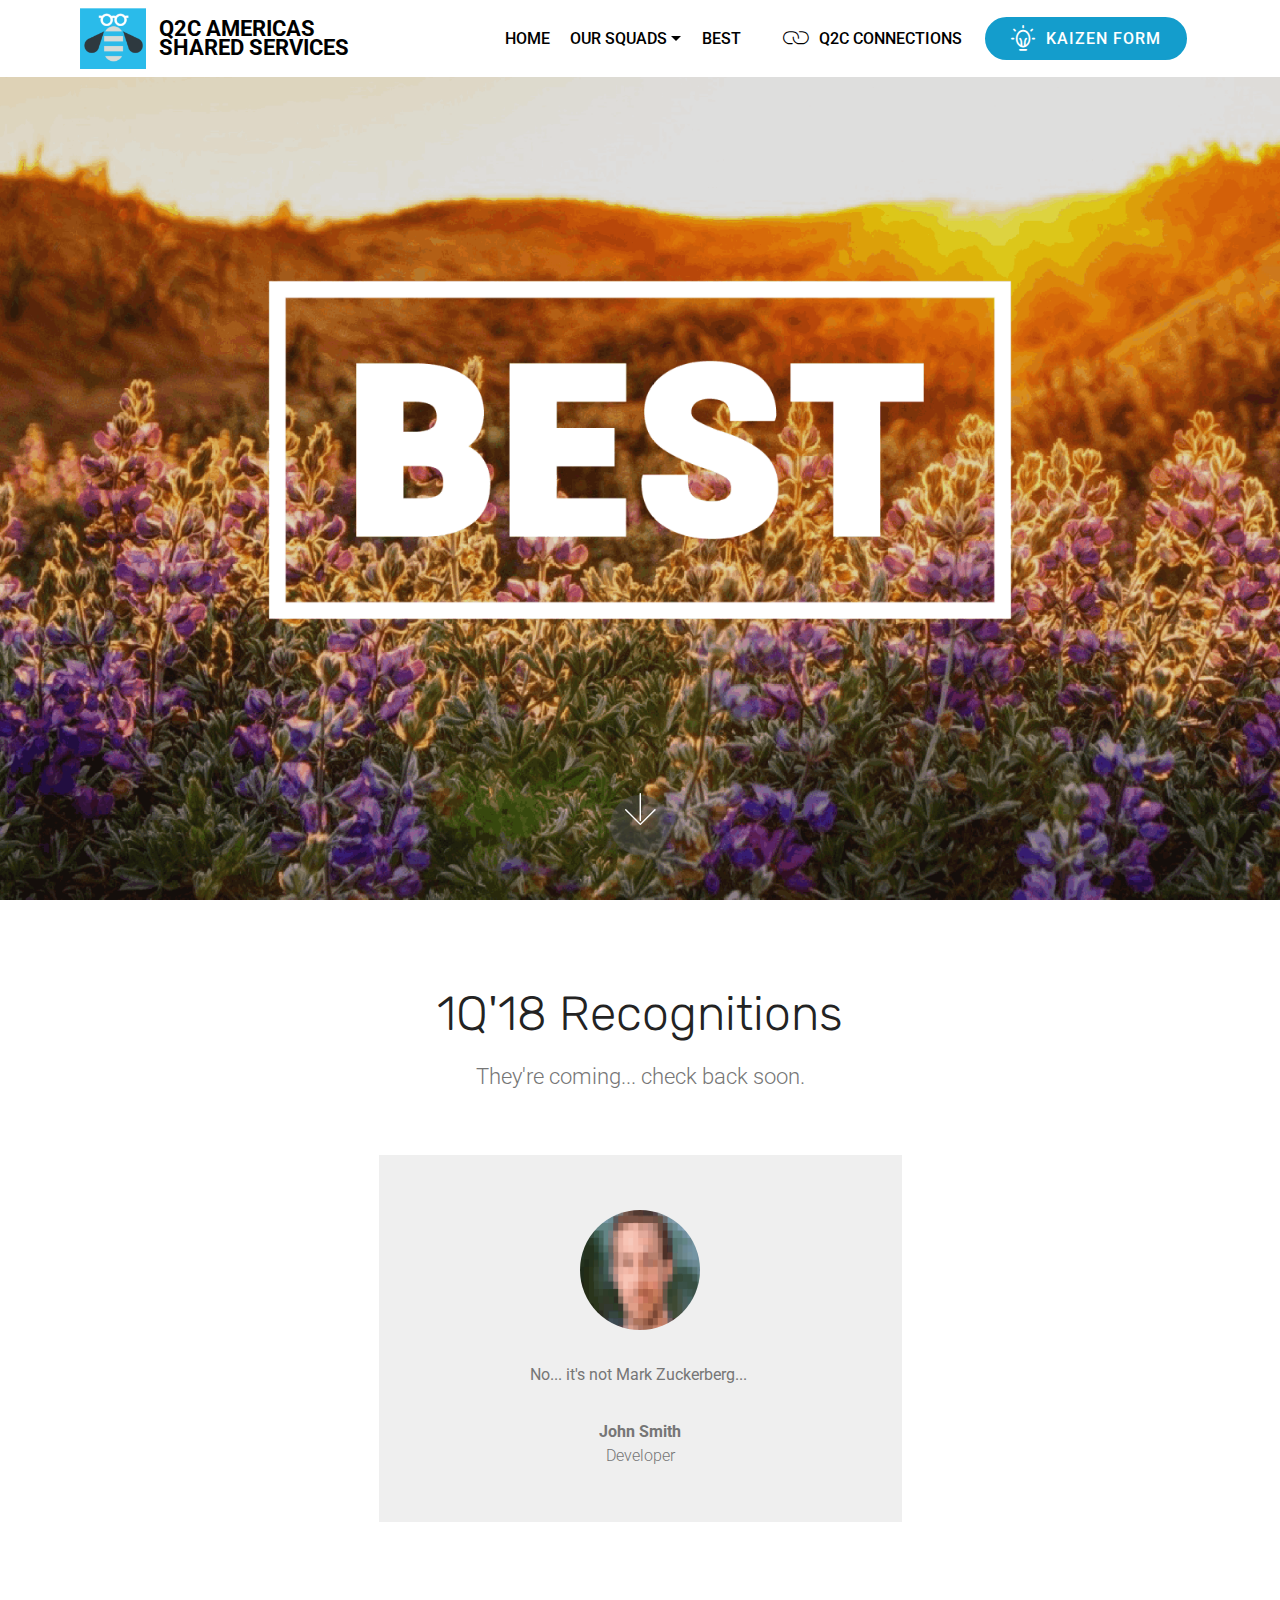
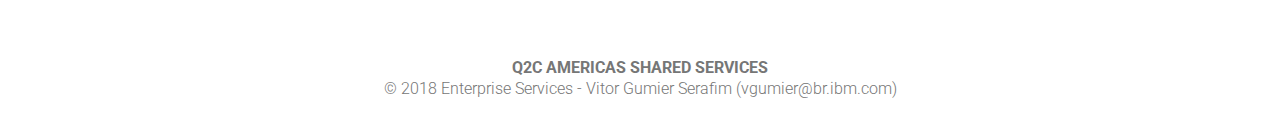
==== best.html @ ab0f5125 "create github pages" ====
<!DOCTYPE html>
<html >
<head>
  <!-- Site made with Mobirise Website Builder v4.6.6, https://mobirise.com -->
  <meta charset="UTF-8">
  <meta http-equiv="X-UA-Compatible" content="IE=edge">
  <meta name="generator" content="Mobirise v4.6.6, mobirise.com">
  <meta name="viewport" content="width=device-width, initial-scale=1, minimum-scale=1">
  <link rel="shortcut icon" href="assets/images/ibmblr-bee.gif" type="image/x-icon">
  <meta name="description" content="">
  <title>BEST Home</title>
  <link rel="stylesheet" href="assets/web/assets/mobirise-icons-bold/mobirise-icons-bold.css">
  <link rel="stylesheet" href="assets/web/assets/mobirise-icons/mobirise-icons.css">
  <link rel="stylesheet" href="assets/tether/tether.min.css">
  <link rel="stylesheet" href="assets/bootstrap/css/bootstrap.min.css">
  <link rel="stylesheet" href="assets/bootstrap/css/bootstrap-grid.min.css">
  <link rel="stylesheet" href="assets/bootstrap/css/bootstrap-reboot.min.css">
  <link rel="stylesheet" href="assets/dropdown/css/style.css">
  <link rel="stylesheet" href="assets/theme/css/style.css">
  <link rel="stylesheet" href="assets/mobirise/css/mbr-additional.css" type="text/css">
  
  
  
</head>
<body>
  <section class="menu cid-qLskml0i7y" once="menu" id="menu1-27">

    

    <nav class="navbar navbar-expand beta-menu navbar-dropdown align-items-center navbar-fixed-top navbar-toggleable-sm">
        <button class="navbar-toggler navbar-toggler-right" type="button" data-toggle="collapse" data-target="#navbarSupportedContent" aria-controls="navbarSupportedContent" aria-expanded="false" aria-label="Toggle navigation">
            <div class="hamburger">
                <span></span>
                <span></span>
                <span></span>
                <span></span>
            </div>
        </button>
        <div class="menu-logo">
            <div class="navbar-brand">
                <span class="navbar-logo">
                    <a href="index.html">
                         <img src="assets/images/bee-452x414.png" alt="Mobirise" title="" style="height: 3.8rem;">
                    </a>
                </span>
                <span class="navbar-caption-wrap"><a class="navbar-caption text-black display-5" href="index.html">Q2C AMERICAS<br>SHARED SERVICES</a></span>
            </div>
        </div>
        <div class="collapse navbar-collapse" id="navbarSupportedContent">
            <ul class="navbar-nav nav-dropdown" data-app-modern-menu="true"><li class="nav-item">
                    <a class="nav-link link text-black display-4" href="#top">
                        
                        HOME</a>
                </li><li class="nav-item dropdown"><a class="nav-link link text-black dropdown-toggle display-4" href="index.html#features18-3g" data-toggle="dropdown-submenu" aria-expanded="false">OUR SQUADS</a><div class="dropdown-menu"><a class="text-black dropdown-item display-4" href="kaizen.html">KAIZEN</a><a class="text-black dropdown-item display-4" href="compliance.html">COMPLIANCE</a><a class="text-black dropdown-item display-4" href="operations.html">OPERATIONS</a></div></li>
                <li class="nav-item"><a class="nav-link link text-black display-4" href="index.html#content5-17">
                        
                        BEST</a></li><li class="nav-item"><a class="nav-link link text-black display-4" href="index.html#content5-19"></a></li><li class="nav-item">
                    <a class="nav-link link text-black display-4" href="https://w3-connections.ibm.com/communities/service/html/communitystart?communityUuid=85f71544-93b4-4960-a6a3-92af5e2299c2" target="_blank"><span class="mbri-link mbr-iconfont mbr-iconfont-btn"></span>Q2C CONNECTIONS</a>
                </li></ul>
            <div class="navbar-buttons mbr-section-btn"><a class="btn btn-sm btn-primary display-4" href="https://americas-kaizen-form.w3ibm.mybluemix.net/" target="_blank"><span class="mbrib-idea mbr-iconfont mbr-iconfont-btn"></span>
                    
                    KAIZEN FORM</a></div>
        </div>
    </nav>
</section>

<section class="engine"><a href="https://mobirise.ws/o">best mobile website builder</a></section><section class="header6 cid-qLskmmvJ03 mbr-fullscreen mbr-parallax-background" id="header6-28">

    

    

    <div class="container">
        <div class="row justify-content-md-center">
            <div class="mbr-white col-md-10">
                
                
                
            </div>
        </div>
    </div>

    <div class="mbr-arrow hidden-sm-down" aria-hidden="true">
        <a href="#next">
            <i class="mbri-down mbr-iconfont"></i>
        </a>
    </div>
</section>

<section class="testimonials1 cid-qLskWtKtYh" id="testimonials1-2g">

    

    
    <div class="container">
        <div class="media-container-row">
            <div class="title col-12 align-center">
                <h2 class="pb-3 mbr-fonts-style display-2">
                    1Q'18 Recognitions</h2>
                <h3 class="mbr-section-subtitle mbr-light pb-3 mbr-fonts-style display-5">They're coming... check back soon.</h3>
            </div>
        </div>
    </div>

    <div class="container pt-3 mt-2">
        <div class="media-container-row">
            <div class="mbr-testimonial p-3 align-center col-12 col-md-6">
                <div class="panel-item p-3">
                    <div class="card-block">
                        <div class="testimonial-photo">
                            <img src="assets/images/enhanced-25045-1449574755-9-240x162.png" alt="" title="">
                        </div>
                        <p class="mbr-text mbr-fonts-style display-7">
                           No... it's not Mark Zuckerberg...&nbsp;</p>
                    </div>
                    <div class="card-footer">
                        <div class="mbr-author-name mbr-bold mbr-fonts-style display-7">
                             John Smith
                        </div>
                        <small class="mbr-author-desc mbr-italic mbr-light mbr-fonts-style display-7">
                               Developer
                        </small>
                    </div>
                </div>
            </div>

            

            

            

            

            
        </div>
    </div>   
</section>

<section class="mbr-section content4 cid-qLskmvqR29" id="content4-2f">

    

    <div class="container">
        <div class="media-container-row">
            <div class="title col-12 col-md-8">
                
                <h3 class="mbr-section-subtitle align-center mbr-light mbr-fonts-style display-7"><strong>Q2C AMERICAS SHARED SERVICES</strong><br>© 2018 Enterprise Services - Vitor Gumier Serafim (vgumier@br.ibm.com)</h3>
                
            </div>
        </div>
    </div>
</section>


  <script src="assets/web/assets/jquery/jquery.min.js"></script>
  <script src="assets/tether/tether.min.js"></script>
  <script src="assets/popper/popper.min.js"></script>
  <script src="assets/bootstrap/js/bootstrap.min.js"></script>
  <script src="assets/dropdown/js/script.min.js"></script>
  <script src="assets/touchswipe/jquery.touch-swipe.min.js"></script>
  <script src="assets/parallax/jarallax.min.js"></script>
  <script src="assets/smoothscroll/smooth-scroll.js"></script>
  <script src="assets/theme/js/script.js"></script>
  
  
 <div id="scrollToTop" class="scrollToTop mbr-arrow-up"><a style="text-align: center;"><i></i></a></div>
  </body>
</html>
---- assets/web/assets/mobirise-icons-bold/mobirise-icons-bold.css ----
@font-face {
  font-family: 'mobirise-icons-bold';
  src:  url('mobirise-icons-bold.eot?m1l4yr');
  src:  url('mobirise-icons-bold.eot?m1l4yr#iefix') format('embedded-opentype'),
    url('mobirise-icons-bold.ttf?m1l4yr') format('truetype'),
    url('mobirise-icons-bold.woff?m1l4yr') format('woff'),
    url('mobirise-icons-bold.svg?m1l4yr#mobirise-icons-bold') format('svg');
  font-weight: normal;
  font-style: normal;
}

[class^="mbrib-"], [class*="mbrib-"] {
  /* use !important to prevent issues with browser extensions that change fonts */
  font-family: 'mobirise-icons-bold' !important;
  speak: none;
  font-style: normal;
  font-weight: normal;
  font-variant: normal;
  text-transform: none;
  line-height: 1;

  /* Better Font Rendering =========== */
  -webkit-font-smoothing: antialiased;
  -moz-osx-font-smoothing: grayscale;
}

.mbrib-add-submenu:before {
  content: "\e900";
}
.mbrib-alert:before {
  content: "\e901";
}
.mbrib-align-center:before {
  content: "\e902";
}
.mbrib-align-justify:before {
  content: "\e903";
}
.mbrib-align-left:before {
  content: "\e904";
}
.mbrib-align-right:before {
  content: "\e905";
}
.mbrib-android:before {
  content: "\e906";
}
.mbrib-apple:before {
  content: "\e907";
}
.mbrib-arrow-down:before {
  content: "\e908";
}
.mbrib-arrow-next:before {
  content: "\e909";
}
.mbrib-arrow-prev:before {
  content: "\e90a";
}
.mbrib-arrow-up:before {
  content: "\e90b";
}
.mbrib-bold:before {
  content: "\e90c";
}
.mbrib-bookmark:before {
  content: "\e90d";
}
.mbrib-bootstrap:before {
  content: "\e90e";
}
.mbrib-briefcase:before {
  content: "\e90f";
}
.mbrib-browse:before {
  content: "\e910";
}
.mbrib-bulleted-list:before {
  content: "\e911";
}
.mbrib-calendar:before {
  content: "\e912";
}
.mbrib-camera:before {
  content: "\e913";
}
.mbrib-cart-add:before {
  content: "\e914";
}
.mbrib-cart-full:before {
  content: "\e915";
}
.mbrib-cash:before {
  content: "\e916";
}
.mbrib-change-style:before {
  content: "\e917";
}
.mbrib-chat:before {
  content: "\e918";
}
.mbrib-clock:before {
  content: "\e919";
}
.mbrib-close:before {
  content: "\e91a";
}
.mbrib-cloud:before {
  content: "\e91b";
}
.mbrib-code:before {
  content: "\e91c";
}
.mbrib-contact-form:before {
  content: "\e91d";
}
.mbrib-credit-card:before {
  content: "\e91e";
}
.mbrib-cursor-click:before {
  content: "\e91f";
}
.mbrib-cust-feedback:before {
  content: "\e920";
}
.mbrib-database:before {
  content: "\e921";
}
.mbrib-delivery:before {
  content: "\e922";
}
.mbrib-desktop:before {
  content: "\e923";
}
.mbrib-devices:before {
  content: "\e924";
}
.mbrib-down:before {
  content: "\e925";
}
.mbrib-download:before {
  content: "\e926";
}
.mbrib-drag-n-drop:before {
  content: "\e927";
}
.mbrib-drag-n-drop2:before {
  content: "\e928";
}
.mbrib-edit:before {
  content: "\e929";
}
.mbrib-edit2:before {
  content: "\e92a";
}
.mbrib-error:before {
  content: "\e92b";
}
.mbrib-extension:before {
  content: "\e92c";
}
.mbrib-features:before {
  content: "\e92d";
}
.mbrib-file:before {
  content: "\e92e";
}
.mbrib-flag:before {
  content: "\e92f";
}
.mbrib-folder:before {
  content: "\e930";
}
.mbrib-gift:before {
  content: "\e931";
}
.mbrib-github:before {
  content: "\e932";
}
.mbrib-globe-2:before {
  content: "\e933";
}
.mbrib-globe:before {
  content: "\e934";
}
.mbrib-growing-chart:before {
  content: "\e935";
}
.mbrib-hearth:before {
  content: "\e936";
}
.mbrib-help:before {
  content: "\e937";
}
.mbrib-home:before {
  content: "\e938";
}
.mbrib-hot-cup:before {
  content: "\e939";
}
.mbrib-idea:before {
  content: "\e93a";
}
.mbrib-image-gallery:before {
  content: "\e93b";
}
.mbrib-image-slider:before {
  content: "\e93c";
}
.mbrib-info:before {
  content: "\e93d";
}
.mbrib-italic:before {
  content: "\e93e";
}
.mbrib-key:before {
  content: "\e93f";
}
.mbrib-laptop:before {
  content: "\e940";
}
.mbrib-layers:before {
  content: "\e941";
}
.mbrib-left-right:before {
  content: "\e942";
}
.mbrib-left:before {
  content: "\e943";
}
.mbrib-letter:before {
  content: "\e944";
}
.mbrib-like:before {
  content: "\e945";
}
.mbrib-link:before {
  content: "\e946";
}
.mbrib-lock:before {
  content: "\e947";
}
.mbrib-login:before {
  content: "\e948";
}
.mbrib-logout:before {
  content: "\e949";
}
.mbrib-magic-stick:before {
  content: "\e94a";
}
.mbrib-map-pin:before {
  content: "\e94b";
}
.mbrib-menu:before {
  content: "\e94c";
}
.mbrib-mobile:before {
  content: "\e94d";
}
.mbrib-mobile2:before {
  content: "\e94e";
}
.mbrib-mobirise:before {
  content: "\e94f";
}
.mbrib-more-horizontal:before {
  content: "\e950";
}
.mbrib-more-vertical:before {
  content: "\e951";
}
.mbrib-music:before {
  content: "\e952";
}
.mbrib-new-file:before {
  content: "\e953";
}
.mbrib-numbered-list:before {
  content: "\e954";
}
.mbrib-opened-folder:before {
  content: "\e955";
}
.mbrib-pages:before {
  content: "\e956";
}
.mbrib-paper-plane:before {
  content: "\e957";
}
.mbrib-paperclip:before {
  content: "\e958";
}
.mbrib-photo:before {
  content: "\e959";
}
.mbrib-photos:before {
  content: "\e95a";
}
.mbrib-pin:before {
  content: "\e95b";
}
.mbrib-play:before {
  content: "\e95c";
}
.mbrib-plus:before {
  content: "\e95d";
}
.mbrib-preview:before {
  content: "\e95e";
}
.mbrib-print:before {
  content: "\e95f";
}
.mbrib-protect:before {
  content: "\e960";
}
.mbrib-question:before {
  content: "\e961";
}
.mbrib-quote-left:before {
  content: "\e962";
}
.mbrib-quote-right:before {
  content: "\e963";
}
.mbrib-redo:before {
  content: "\e964";
}
.mbrib-refresh:before {
  content: "\e965";
}
.mbrib-responsive:before {
  content: "\e966";
}
.mbrib-right:before {
  content: "\e967";
}
.mbrib-rocket:before {
  content: "\e968";
}
.mbrib-sad-face:before {
  content: "\e969";
}
.mbrib-sale:before {
  content: "\e96a";
}
.mbrib-save:before {
  content: "\e96b";
}
.mbrib-search:before {
  content: "\e96c";
}
.mbrib-setting:before {
  content: "\e96d";
}
.mbrib-setting2:before {
  content: "\e96e";
}
.mbrib-setting3:before {
  content: "\e96f";
}
.mbrib-share:before {
  content: "\e970";
}
.mbrib-shopping-bag:before {
  content: "\e971";
}
.mbrib-shopping-basket:before {
  content: "\e972";
}
.mbrib-shopping-cart:before {
  content: "\e973";
}
.mbrib-sites:before {
  content: "\e974";
}
.mbrib-smile-face:before {
  content: "\e975";
}
.mbrib-speed:before {
  content: "\e976";
}
.mbrib-star:before {
  content: "\e977";
}
.mbrib-success:before {
  content: "\e978";
}
.mbrib-sun:before {
  content: "\e979";
}
.mbrib-sun2:before {
  content: "\e97a";
}
.mbrib-tablet-vertical:before {
  content: "\e97b";
}
.mbrib-tablet:before {
  content: "\e97c";
}
.mbrib-target:before {
  content: "\e97d";
}
.mbrib-timer:before {
  content: "\e97e";
}
.mbrib-to-ftp:before {
  content: "\e97f";
}
.mbrib-to-local-drive:before {
  content: "\e980";
}
.mbrib-touch-swipe:before {
  content: "\e981";
}
.mbrib-touch:before {
  content: "\e982";
}
.mbrib-trash:before {
  content: "\e983";
}
.mbrib-underline:before {
  content: "\e984";
}
.mbrib-undo:before {
  content: "\e985";
}
.mbrib-unlink:before {
  content: "\e986";
}
.mbrib-unlock:before {
  content: "\e987";
}
.mbrib-up-down:before {
  content: "\e988";
}
.mbrib-up:before {
  content: "\e989";
}
.mbrib-update:before {
  content: "\e98a";
}
.mbrib-upload:before {
  content: "\e98b";
}
.mbrib-user:before {
  content: "\e98c";
}
.mbrib-user2:before {
  content: "\e98d";
}
.mbrib-users:before {
  content: "\e98e";
}
.mbrib-video-play:before {
  content: "\e98f";
}
.mbrib-video:before {
  content: "\e990";
}
.mbrib-watch:before {
  content: "\e991";
}
.mbrib-website-theme:before {
  content: "\e992";
}
.mbrib-wifi:before {
  content: "\e993";
}
.mbrib-windows:before {
  content: "\e994";
}
.mbrib-zoom-out:before {
  content: "\e995";
}
---- assets/web/assets/mobirise-icons/mobirise-icons.css ----
@font-face {
  font-family: 'MobiriseIcons';
  src:  url('mobirise-icons.eot?spat4u');
  src:  url('mobirise-icons.eot?spat4u#iefix') format('embedded-opentype'),
    url('mobirise-icons.ttf?spat4u') format('truetype'),
    url('mobirise-icons.woff?spat4u') format('woff'),
    url('mobirise-icons.svg?spat4u#MobiriseIcons') format('svg');
  font-weight: normal;
  font-style: normal;
}

[class^="mbri-"], [class*=" mbri-"] {
  /* use !important to prevent issues with browser extensions that change fonts */
  font-family: MobiriseIcons !important;
  speak: none;
  font-style: normal;
  font-weight: normal;
  font-variant: normal;
  text-transform: none;
  line-height: 1;

  /* Better Font Rendering =========== */
  -webkit-font-smoothing: antialiased;
  -moz-osx-font-smoothing: grayscale;
}

.mbri-add-submenu:before {
  content: "\e900";
}
.mbri-alert:before {
  content: "\e901";
}
.mbri-align-center:before {
  content: "\e902";
}
.mbri-align-justify:before {
  content: "\e903";
}
.mbri-align-left:before {
  content: "\e904";
}
.mbri-align-right:before {
  content: "\e905";
}
.mbri-android:before {
  content: "\e906";
}
.mbri-apple:before {
  content: "\e907";
}
.mbri-arrow-down:before {
  content: "\e908";
}
.mbri-arrow-next:before {
  content: "\e909";
}
.mbri-arrow-prev:before {
  content: "\e90a";
}
.mbri-arrow-up:before {
  content: "\e90b";
}
.mbri-bold:before {
  content: "\e90c";
}
.mbri-bookmark:before {
  content: "\e90d";
}
.mbri-bootstrap:before {
  content: "\e90e";
}
.mbri-briefcase:before {
  content: "\e90f";
}
.mbri-browse:before {
  content: "\e910";
}
.mbri-bulleted-list:before {
  content: "\e911";
}
.mbri-calendar:before {
  content: "\e912";
}
.mbri-camera:before {
  content: "\e913";
}
.mbri-cart-add:before {
  content: "\e914";
}
.mbri-cart-full:before {
  content: "\e915";
}
.mbri-cash:before {
  content: "\e916";
}
.mbri-change-style:before {
  content: "\e917";
}
.mbri-chat:before {
  content: "\e918";
}
.mbri-clock:before {
  content: "\e919";
}
.mbri-close:before {
  content: "\e91a";
}
.mbri-cloud:before {
  content: "\e91b";
}
.mbri-code:before {
  content: "\e91c";
}
.mbri-contact-form:before {
  content: "\e91d";
}
.mbri-credit-card:before {
  content: "\e91e";
}
.mbri-cursor-click:before {
  content: "\e91f";
}
.mbri-cust-feedback:before {
  content: "\e920";
}
.mbri-database:before {
  content: "\e921";
}
.mbri-delivery:before {
  content: "\e922";
}
.mbri-desktop:before {
  content: "\e923";
}
.mbri-devices:before {
  content: "\e924";
}
.mbri-down:before {
  content: "\e925";
}
.mbri-download:before {
  content: "\e989";
}
.mbri-drag-n-drop:before {
  content: "\e927";
}
.mbri-drag-n-drop2:before {
  content: "\e928";
}
.mbri-edit:before {
  content: "\e929";
}
.mbri-edit2:before {
  content: "\e92a";
}
.mbri-error:before {
  content: "\e92b";
}
.mbri-extension:before {
  content: "\e92c";
}
.mbri-features:before {
  content: "\e92d";
}
.mbri-file:before {
  content: "\e92e";
}
.mbri-flag:before {
  content: "\e92f";
}
.mbri-folder:before {
  content: "\e930";
}
.mbri-gift:before {
  content: "\e931";
}
.mbri-github:before {
  content: "\e932";
}
.mbri-globe:before {
  content: "\e933";
}
.mbri-globe-2:before {
  content: "\e934";
}
.mbri-growing-chart:before {
  content: "\e935";
}
.mbri-hearth:before {
  content: "\e936";
}
.mbri-help:before {
  content: "\e937";
}
.mbri-home:before {
  content: "\e938";
}
.mbri-hot-cup:before {
  content: "\e939";
}
.mbri-idea:before {
  content: "\e93a";
}
.mbri-image-gallery:before {
  content: "\e93b";
}
.mbri-image-slider:before {
  content: "\e93c";
}
.mbri-info:before {
  content: "\e93d";
}
.mbri-italic:before {
  content: "\e93e";
}
.mbri-key:before {
  content: "\e93f";
}
.mbri-laptop:before {
  content: "\e940";
}
.mbri-layers:before {
  content: "\e941";
}
.mbri-left-right:before {
  content: "\e942";
}
.mbri-left:before {
  content: "\e943";
}
.mbri-letter:before {
  content: "\e944";
}
.mbri-like:before {
  content: "\e945";
}
.mbri-link:before {
  content: "\e946";
}
.mbri-lock:before {
  content: "\e947";
}
.mbri-login:before {
  content: "\e948";
}
.mbri-logout:before {
  content: "\e949";
}
.mbri-magic-stick:before {
  content: "\e94a";
}
.mbri-map-pin:before {
  content: "\e94b";
}
.mbri-menu:before {
  content: "\e94c";
}
.mbri-mobile:before {
  content: "\e94d";
}
.mbri-mobile2:before {
  content: "\e94e";
}
.mbri-mobirise:before {
  content: "\e94f";
}
.mbri-more-horizontal:before {
  content: "\e950";
}
.mbri-more-vertical:before {
  content: "\e951";
}
.mbri-music:before {
  content: "\e952";
}
.mbri-new-file:before {
  content: "\e953";
}
.mbri-numbered-list:before {
  content: "\e954";
}
.mbri-opened-folder:before {
  content: "\e955";
}
.mbri-pages:before {
  content: "\e956";
}
.mbri-paper-plane:before {
  content: "\e957";
}
.mbri-paperclip:before {
  content: "\e958";
}
.mbri-photo:before {
  content: "\e959";
}
.mbri-photos:before {
  content: "\e95a";
}
.mbri-pin:before {
  content: "\e95b";
}
.mbri-play:before {
  content: "\e95c";
}
.mbri-plus:before {
  content: "\e95d";
}
.mbri-preview:before {
  content: "\e95e";
}
.mbri-print:before {
  content: "\e95f";
}
.mbri-protect:before {
  content: "\e960";
}
.mbri-question:before {
  content: "\e961";
}
.mbri-quote-left:before {
  content: "\e962";
}
.mbri-quote-right:before {
  content: "\e963";
}
.mbri-refresh:before {
  content: "\e964";
}
.mbri-responsive:before {
  content: "\e965";
}
.mbri-right:before {
  content: "\e966";
}
.mbri-rocket:before {
  content: "\e967";
}
.mbri-sad-face:before {
  content: "\e968";
}
.mbri-sale:before {
  content: "\e969";
}
.mbri-save:before {
  content: "\e96a";
}
.mbri-search:before {
  content: "\e96b";
}
.mbri-setting:before {
  content: "\e96c";
}
.mbri-setting2:before {
  content: "\e96d";
}
.mbri-setting3:before {
  content: "\e96e";
}
.mbri-share:before {
  content: "\e96f";
}
.mbri-shopping-bag:before {
  content: "\e970";
}
.mbri-shopping-basket:before {
  content: "\e971";
}
.mbri-shopping-cart:before {
  content: "\e972";
}
.mbri-sites:before {
  content: "\e973";
}
.mbri-smile-face:before {
  content: "\e974";
}
.mbri-speed:before {
  content: "\e975";
}
.mbri-star:before {
  content: "\e976";
}
.mbri-success:before {
  content: "\e977";
}
.mbri-sun:before {
  content: "\e978";
}
.mbri-sun2:before {
  content: "\e979";
}
.mbri-tablet:before {
  content: "\e97a";
}
.mbri-tablet-vertical:before {
  content: "\e97b";
}
.mbri-target:before {
  content: "\e97c";
}
.mbri-timer:before {
  content: "\e97d";
}
.mbri-to-ftp:before {
  content: "\e97e";
}
.mbri-to-local-drive:before {
  content: "\e97f";
}
.mbri-touch-swipe:before {
  content: "\e980";
}
.mbri-touch:before {
  content: "\e981";
}
.mbri-trash:before {
  content: "\e982";
}
.mbri-underline:before {
  content: "\e983";
}
.mbri-unlink:before {
  content: "\e984";
}
.mbri-unlock:before {
  content: "\e985";
}
.mbri-up-down:before {
  content: "\e986";
}
.mbri-up:before {
  content: "\e987";
}
.mbri-update:before {
  content: "\e988";
}
.mbri-upload:before {
 content: "\e926"; 
}
.mbri-user:before {
  content: "\e98a";
}
.mbri-user2:before {
  content: "\e98b";
}
.mbri-users:before {
  content: "\e98c";
}
.mbri-video:before {
  content: "\e98d";
}
.mbri-video-play:before {
  content: "\e98e";
}
.mbri-watch:before {
  content: "\e98f";
}
.mbri-website-theme:before {
  content: "\e990";
}
.mbri-wifi:before {
  content: "\e991";
}
.mbri-windows:before {
  content: "\e992";
}
.mbri-zoom-out:before {
  content: "\e993";
}
.mbri-redo:before {
  content: "\e994";
}
.mbri-undo:before {
  content: "\e995";
}
---- assets/dropdown/css/style.css ----
.navbar-dropdown {
  left: 0;
  padding: 0;
  position: absolute;
  right: 0;
  top: 0;
  transition: all 0.45s ease;
  z-index: 1030;
  background: #282828; }
  .navbar-dropdown .navbar-logo {
    margin-right: 0.8rem;
    transition: margin 0.3s ease-in-out;
    vertical-align: middle; }
    .navbar-dropdown .navbar-logo img {
      height: 3.125rem;
      transition: all 0.3s ease-in-out; }
    .navbar-dropdown .navbar-logo.mbr-iconfont {
      font-size: 3.125rem;
      line-height: 3.125rem; }
  .navbar-dropdown .navbar-caption {
    font-weight: 700;
    white-space: normal;
    vertical-align: -4px;
    line-height: 3.125rem !important; }
    .navbar-dropdown .navbar-caption, .navbar-dropdown .navbar-caption:hover {
      color: inherit;
      text-decoration: none; }
  .navbar-dropdown .mbr-iconfont + .navbar-caption {
    vertical-align: -1px; }
  .navbar-dropdown.navbar-fixed-top {
    position: fixed; }
  .navbar-dropdown .navbar-brand span {
    vertical-align: -4px; }
  .navbar-dropdown.bg-color.transparent {
    background: none; }
  .navbar-dropdown.navbar-short .navbar-brand {
    padding: 0.625rem 0; }
    .navbar-dropdown.navbar-short .navbar-brand span {
      vertical-align: -1px; }
  .navbar-dropdown.navbar-short .navbar-caption {
    line-height: 2.375rem !important;
    vertical-align: -2px; }
  .navbar-dropdown.navbar-short .navbar-logo {
    margin-right: 0.5rem; }
    .navbar-dropdown.navbar-short .navbar-logo img {
      height: 2.375rem; }
    .navbar-dropdown.navbar-short .navbar-logo.mbr-iconfont {
      font-size: 2.375rem;
      line-height: 2.375rem; }
  .navbar-dropdown.navbar-short .mbr-table-cell {
    height: 3.625rem; }
  .navbar-dropdown .navbar-close {
    left: 0.6875rem;
    position: fixed;
    top: 0.75rem;
    z-index: 1000; }
  .navbar-dropdown .hamburger-icon {
    content: "";
    display: inline-block;
    vertical-align: middle;
    width: 16px;
    -webkit-box-shadow: 0 -6px 0 1px #282828,0 0 0 1px #282828,0 6px 0 1px #282828;
    -moz-box-shadow: 0 -6px 0 1px #282828,0 0 0 1px #282828,0 6px 0 1px #282828;
    box-shadow: 0 -6px 0 1px #282828,0 0 0 1px #282828,0 6px 0 1px #282828; }

.dropdown-menu .dropdown-toggle[data-toggle="dropdown-submenu"]::after {
  border-bottom: 0.35em solid transparent;
  border-left: 0.35em solid;
  border-right: 0;
  border-top: 0.35em solid transparent;
  margin-left: 0.3rem; }

.dropdown-menu .dropdown-item:focus {
  outline: 0; }

.nav-dropdown {
  font-size: 0.75rem;
  font-weight: 500;
  height: auto !important; }
  .nav-dropdown .nav-btn {
    padding-left: 1rem; }
  .nav-dropdown .link {
    margin: .667em 1.667em;
    font-weight: 500;
    padding: 0;
    transition: color .2s ease-in-out; }
    .nav-dropdown .link.dropdown-toggle {
      margin-right: 2.583em; }
      .nav-dropdown .link.dropdown-toggle::after {
        margin-left: .25rem;
        border-top: 0.35em solid;
        border-right: 0.35em solid transparent;
        border-left: 0.35em solid transparent;
        border-bottom: 0; }
      .nav-dropdown .link.dropdown-toggle[aria-expanded="true"] {
        margin: 0;
        padding: 0.667em 3.263em  0.667em 1.667em; }
  .nav-dropdown .link::after,
  .nav-dropdown .dropdown-item::after {
    color: inherit; }
  .nav-dropdown .btn {
    font-size: 0.75rem;
    font-weight: 700;
    letter-spacing: 0;
    margin-bottom: 0;
    padding-left: 1.25rem;
    padding-right: 1.25rem; }
  .nav-dropdown .dropdown-menu {
    border-radius: 0;
    border: 0;
    left: 0;
    margin: 0;
    padding-bottom: 1.25rem;
    padding-top: 1.25rem;
    position: relative; }
  .nav-dropdown .dropdown-submenu {
    margin-left: 0.125rem;
    top: 0; }
  .nav-dropdown .dropdown-item {
    font-weight: 500;
    line-height: 2;
    padding: 0.3846em 4.615em 0.3846em 1.5385em;
    position: relative;
    transition: color .2s ease-in-out, background-color .2s ease-in-out; }
    .nav-dropdown .dropdown-item::after {
      margin-top: -0.3077em;
      position: absolute;
      right: 1.1538em;
      top: 50%; }
    .nav-dropdown .dropdown-item:focus, .nav-dropdown .dropdown-item:hover {
      background: none; }

@media (max-width: 767px) {
  .nav-dropdown.navbar-toggleable-sm {
    bottom: 0;
    display: none;
    left: 0;
    overflow-x: hidden;
    position: fixed;
    top: 0;
    transform: translateX(-100%);
    -ms-transform: translateX(-100%);
    -webkit-transform: translateX(-100%);
    width: 18.75rem;
    z-index: 999; } }
.nav-dropdown.navbar-toggleable-xl {
  bottom: 0;
  display: none;
  left: 0;
  overflow-x: hidden;
  position: fixed;
  top: 0;
  transform: translateX(-100%);
  -ms-transform: translateX(-100%);
  -webkit-transform: translateX(-100%);
  width: 18.75rem;
  z-index: 999; }

.nav-dropdown-sm {
  display: block !important;
  overflow-x: hidden;
  overflow: auto;
  padding-top: 3.875rem; }
  .nav-dropdown-sm::after {
    content: "";
    display: block;
    height: 3rem;
    width: 100%; }
  .nav-dropdown-sm.collapse.in ~ .navbar-close {
    display: block !important; }
  .nav-dropdown-sm.collapsing, .nav-dropdown-sm.collapse.in {
    transform: translateX(0);
    -ms-transform: translateX(0);
    -webkit-transform: translateX(0);
    transition: all 0.25s ease-out;
    -webkit-transition: all 0.25s ease-out;
    background: #282828; }
  .nav-dropdown-sm.collapsing[aria-expanded="false"] {
    transform: translateX(-100%);
    -ms-transform: translateX(-100%);
    -webkit-transform: translateX(-100%); }
  .nav-dropdown-sm .nav-item {
    display: block;
    margin-left: 0 !important;
    padding-left: 0; }
  .nav-dropdown-sm .link,
  .nav-dropdown-sm .dropdown-item {
    border-top: 1px dotted rgba(255, 255, 255, 0.1);
    font-size: 0.8125rem;
    line-height: 1.6;
    margin: 0 !important;
    padding: 0.875rem 2.4rem 0.875rem 1.5625rem !important;
    position: relative;
    white-space: normal; }
    .nav-dropdown-sm .link:focus, .nav-dropdown-sm .link:hover,
    .nav-dropdown-sm .dropdown-item:focus,
    .nav-dropdown-sm .dropdown-item:hover {
      background: rgba(0, 0, 0, 0.2) !important;
      color: #c0a375; }
  .nav-dropdown-sm .nav-btn {
    position: relative;
    padding: 1.5625rem 1.5625rem 0 1.5625rem; }
    .nav-dropdown-sm .nav-btn::before {
      border-top: 1px dotted rgba(255, 255, 255, 0.1);
      content: "";
      left: 0;
      position: absolute;
      top: 0;
      width: 100%; }
    .nav-dropdown-sm .nav-btn + .nav-btn {
      padding-top: 0.625rem; }
      .nav-dropdown-sm .nav-btn + .nav-btn::before {
        display: none; }
  .nav-dropdown-sm .btn {
    padding: 0.625rem 0; }
  .nav-dropdown-sm .dropdown-toggle[data-toggle="dropdown-submenu"]::after {
    margin-left: .25rem;
    border-top: 0.35em solid;
    border-right: 0.35em solid transparent;
    border-left: 0.35em solid transparent;
    border-bottom: 0; }
  .nav-dropdown-sm .dropdown-toggle[data-toggle="dropdown-submenu"][aria-expanded="true"]::after {
    border-top: 0;
    border-right: 0.35em solid transparent;
    border-left: 0.35em solid transparent;
    border-bottom: 0.35em solid; }
  .nav-dropdown-sm .dropdown-menu {
    margin: 0;
    padding: 0;
    position: relative;
    top: 0;
    left: 0;
    width: 100%;
    border: 0;
    float: none;
    border-radius: 0;
    background: none; }
  .nav-dropdown-sm .dropdown-submenu {
    left: 100%;
    margin-left: 0.125rem;
    margin-top: -1.25rem;
    top: 0; }

.navbar-toggleable-sm .nav-dropdown .dropdown-menu {
  position: absolute; }

.navbar-toggleable-sm .nav-dropdown .dropdown-submenu {
  left: 100%;
  margin-left: 0.125rem;
  margin-top: -1.25rem;
  top: 0; }

.navbar-toggleable-sm.opened .nav-dropdown .dropdown-menu {
  position: relative; }

.navbar-toggleable-sm.opened .nav-dropdown .dropdown-submenu {
  left: 0;
  margin-left: 00rem;
  margin-top: 0rem;
  top: 0; }

.is-builder .nav-dropdown.collapsing {
  transition: none !important; }

/*# sourceMappingURL=style.css.map */
---- assets/theme/css/style.css ----
/*!
 * Mobirise v4 theme (https://mobirise.com/)
 * Copyright 2017 Mobirise
 */
section {
  background-color: #eeeeee; }

section,
.container,
.container-fluid {
  position: relative;
  word-wrap: break-word; }

a.mbr-iconfont:hover {
  text-decoration: none; }

.article .lead p, .article .lead ul, .article .lead ol, .article .lead pre, .article .lead blockquote {
  margin-bottom: 0; }

a {
  font-style: normal;
  font-weight: 400;
  cursor: pointer; }
  a, a:hover {
    text-decoration: none; }

figure {
  margin-bottom: 0; }

body {
  color: #232323; }

h1, h2, h3, h4, h5, h6,
.h1, .h2, .h3, .h4, .h5, .h6,
.display-1, .display-2, .display-3, .display-4 {
  line-height: 1;
  word-break: break-word;
  word-wrap: break-word; }

b, strong {
  font-weight: bold; }

blockquote {
  padding: 10px 0 10px 20px;
  position: relative;
  border-left: 2px solid;
  border-color: #ff3366; }

input:-webkit-autofill, input:-webkit-autofill:hover, input:-webkit-autofill:focus, input:-webkit-autofill:active {
  transition-delay: 9999s;
  transition-property: background-color, color; }

textarea[type="hidden"] {
  display: none; }

body {
  position: relative; }

section {
  background-position: 50% 50%;
  background-repeat: no-repeat;
  background-size: cover; }
  section .mbr-background-video,
  section .mbr-background-video-preview {
    position: absolute;
    bottom: 0;
    left: 0;
    right: 0;
    top: 0; }

.hidden {
  visibility: hidden; }

.mbr-z-index20 {
  z-index: 20; }

/*! Base colors */
.mbr-white {
  color: #ffffff; }

.mbr-black {
  color: #000000; }

.mbr-bg-white {
  background-color: #ffffff; }

.mbr-bg-black {
  background-color: #000000; }

/*! Text-aligns */
.align-left {
  text-align: left; }

.align-center {
  text-align: center; }

.align-right {
  text-align: right; }

@media (max-width: 767px) {
  .align-left, .align-center, .align-right, .mbr-section-btn, .mbr-section-title {
    text-align: center; } }
/*! Font-weight  */
.mbr-light {
  font-weight: 300; }

.mbr-regular {
  font-weight: 400; }

.mbr-semibold {
  font-weight: 500; }

.mbr-bold {
  font-weight: 700; }

/*! Media  */
.media-size-item {
  -webkit-flex: 1 1 auto;
  -moz-flex: 1 1 auto;
  -ms-flex: 1 1 auto;
  -o-flex: 1 1 auto;
  flex: 1 1 auto; }

.media-content {
  -webkit-flex-basis: 100%;
  flex-basis: 100%; }

.media-container-row {
  display: -ms-flexbox;
  display: -webkit-flex;
  display: flex;
  -webkit-flex-direction: row;
  -ms-flex-direction: row;
  flex-direction: row;
  -webkit-flex-wrap: wrap;
  -ms-flex-wrap: wrap;
  flex-wrap: wrap;
  -webkit-justify-content: center;
  -ms-flex-pack: center;
  justify-content: center;
  -webkit-align-content: center;
  -ms-flex-line-pack: center;
  align-content: center;
  -webkit-align-items: start;
  -ms-flex-align: start;
  align-items: start; }
  .media-container-row .media-size-item {
    width: 400px; }

.media-container-column {
  display: -ms-flexbox;
  display: -webkit-flex;
  display: flex;
  -webkit-flex-direction: column;
  -ms-flex-direction: column;
  flex-direction: column;
  -webkit-flex-wrap: wrap;
  -ms-flex-wrap: wrap;
  flex-wrap: wrap;
  -webkit-justify-content: center;
  -ms-flex-pack: center;
  justify-content: center;
  -webkit-align-content: center;
  -ms-flex-line-pack: center;
  align-content: center;
  -webkit-align-items: stretch;
  -ms-flex-align: stretch;
  align-items: stretch; }
  .media-container-column > * {
    width: 100%; }

@media (min-width: 992px) {
  .media-container-row {
    -webkit-flex-wrap: nowrap;
    -ms-flex-wrap: nowrap;
    flex-wrap: nowrap; } }
figure {
  overflow: hidden; }

figure[mbr-media-size] {
  transition: width 0.1s; }

.mbr-figure img, .mbr-figure iframe {
  display: block;
  width: 100%; }

.card {
  background-color: transparent;
  border: none; }

.card-img {
  text-align: center;
  flex-shrink: 0; }

.media {
  max-width: 100%;
  margin: 0 auto; }

.mbr-figure {
  -ms-flex-item-align: center;
  -ms-grid-row-align: center;
  -webkit-align-self: center;
  align-self: center; }

.media-container > div {
  max-width: 100%; }

.mbr-figure img, .card-img img {
  width: 100%; }

@media (max-width: 991px) {
  .media-size-item {
    width: auto !important; }

  .media {
    width: auto; }

  .mbr-figure {
    width: 100% !important; } }
/*! Buttons */
.mbr-section-btn {
  margin-left: -.25rem;
  margin-right: -.25rem;
  font-size: 0; }

nav .mbr-section-btn {
  margin-left: 0rem;
  margin-right: 0rem; }

/*! Btn icon margin */
.btn .mbr-iconfont, .btn.btn-sm .mbr-iconfont {
  cursor: pointer;
  margin-right: 0.5rem; }

.btn.btn-md .mbr-iconfont, .btn.btn-md .mbr-iconfont {
  margin-right: 0.8rem; }

.mbr-regular {
  font-weight: 400; }

.mbr-semibold {
  font-weight: 500; }

.mbr-bold {
  font-weight: 700; }

[type="submit"] {
  -webkit-appearance: none; }

/*! Full-screen */
.mbr-fullscreen .mbr-overlay {
  min-height: 100vh; }

.mbr-fullscreen {
  display: flex;
  display: -webkit-flex;
  display: -moz-flex;
  display: -ms-flex;
  display: -o-flex;
  align-items: center;
  -webkit-align-items: center;
  min-height: 100vh;
  padding-top: 3rem;
  padding-bottom: 3rem; }

/*! Map */
.map {
  height: 25rem;
  position: relative; }
  .map iframe {
    width: 100%;
    height: 100%; }

/* Form */
.form-asterisk {
  font-family: initial;
  position: absolute;
  top: -2px;
  font-weight: normal; }

/*! Scroll to top arrow */
.mbr-arrow-up {
  bottom: 25px;
  right: 90px;
  position: fixed;
  text-align: right;
  z-index: 5000;
  color: #ffffff;
  font-size: 32px;
  transform: rotate(180deg);
  -webkit-transform: rotate(180deg); }

.mbr-arrow-up a {
  background: rgba(0, 0, 0, 0.2);
  border-radius: 3px;
  color: #fff;
  display: inline-block;
  height: 60px;
  width: 60px;
  outline-style: none !important;
  position: relative;
  text-decoration: none;
  transition: all .3s ease-in-out;
  cursor: pointer;
  text-align: center; }
  .mbr-arrow-up a:hover {
    background-color: rgba(0, 0, 0, 0.4); }
  .mbr-arrow-up a i {
    line-height: 60px; }

.mbr-arrow-up-icon {
  display: block;
  color: #fff; }

.mbr-arrow-up-icon::before {
  content: "\203a";
  display: inline-block;
  font-family: serif;
  font-size: 32px;
  line-height: 1;
  font-style: normal;
  position: relative;
  top: 6px;
  left: -4px;
  -webkit-transform: rotate(-90deg);
  transform: rotate(-90deg); }

/*! Arrow Down */
.mbr-arrow {
  position: absolute;
  bottom: 45px;
  left: 50%;
  width: 60px;
  height: 60px;
  cursor: pointer;
  background-color: rgba(80, 80, 80, 0.5);
  border-radius: 50%;
  -webkit-transform: translateX(-50%);
  transform: translateX(-50%); }
  .mbr-arrow > a {
    display: inline-block;
    text-decoration: none;
    outline-style: none;
    -webkit-animation: arrowdown 1.7s ease-in-out infinite;
    animation: arrowdown 1.7s ease-in-out infinite; }
    .mbr-arrow > a > i {
      position: absolute;
      top: -2px;
      left: 15px;
      font-size: 2rem; }

@keyframes arrowdown {
  0% {
    transform: translateY(0px);
    -webkit-transform: translateY(0px); }
  50% {
    transform: translateY(-5px);
    -webkit-transform: translateY(-5px); }
  100% {
    transform: translateY(0px);
    -webkit-transform: translateY(0px); } }
@-webkit-keyframes arrowdown {
  0% {
    transform: translateY(0px);
    -webkit-transform: translateY(0px); }
  50% {
    transform: translateY(-5px);
    -webkit-transform: translateY(-5px); }
  100% {
    transform: translateY(0px);
    -webkit-transform: translateY(0px); } }
@media (max-width: 500px) {
  .mbr-arrow-up {
    left: 50%;
    right: auto;
    transform: translateX(-50%) rotate(180deg);
    -webkit-transform: translateX(-50%) rotate(180deg); } }
/*Gradients animation*/
@keyframes gradient-animation {
  from {
    background-position: 0% 100%;
    animation-timing-function: ease-in-out; }
  to {
    background-position: 100% 0%;
    animation-timing-function: ease-in-out; } }
@-webkit-keyframes gradient-animation {
  from {
    background-position: 0% 100%;
    animation-timing-function: ease-in-out; }
  to {
    background-position: 100% 0%;
    animation-timing-function: ease-in-out; } }
.bg-gradient {
  background-size: 200% 200%;
  animation: gradient-animation 5s infinite alternate;
  -webkit-animation: gradient-animation 5s infinite alternate; }

.menu .navbar-brand {
  display: -webkit-flex; }
  .menu .navbar-brand span {
    display: flex;
    display: -webkit-flex; }
  .menu .navbar-brand .navbar-caption-wrap {
    display: -webkit-flex; }
  .menu .navbar-brand .navbar-logo img {
    display: -webkit-flex; }
@media (min-width: 768px) and (max-width: 991px) {
  .menu .navbar-toggleable-sm .navbar-nav {
    display: -webkit-box;
    display: -webkit-flex;
    display: -ms-flexbox; } }
@media (min-width: 992px) {
  .menu .navbar-nav.nav-dropdown {
    display: -webkit-flex; }
  .menu .navbar-toggleable-sm .navbar-collapse {
    display: -webkit-flex !important; } }

/*# sourceMappingURL=style.css.map */
.engine {
	position: absolute;
	text-indent: -2400px;
	text-align: center;
	padding: 0;
	top: 0;
	left: -2400px;
}
---- assets/mobirise/css/mbr-additional.css ----
@import url(https://fonts.googleapis.com/css?family=Roboto:100,100i,300,300i,400,400i,500,500i,700,700i,900,900i);
@import url(https://fonts.googleapis.com/css?family=Rubik:300,300i,400,400i,500,500i,700,700i,900,900i);





body {
  font-style: normal;
  line-height: 1.5;
}
.mbr-section-title {
  font-style: normal;
  line-height: 1.2;
}
.mbr-section-subtitle {
  line-height: 1.3;
}
.mbr-text {
  font-style: normal;
  line-height: 1.6;
}
.display-1 {
  font-family: 'Roboto', sans-serif;
  font-size: 4.25rem;
}
.display-1 > .mbr-iconfont {
  font-size: 6.8rem;
}
.display-2 {
  font-family: 'Rubik', sans-serif;
  font-size: 3rem;
}
.display-2 > .mbr-iconfont {
  font-size: 4.8rem;
}
.display-4 {
  font-family: 'Roboto', sans-serif;
  font-size: 1rem;
}
.display-4 > .mbr-iconfont {
  font-size: 1.6rem;
}
.display-5 {
  font-family: 'Roboto', sans-serif;
  font-size: 1.4rem;
}
.display-5 > .mbr-iconfont {
  font-size: 2.24rem;
}
.display-7 {
  font-family: 'Roboto', sans-serif;
  font-size: 1rem;
}
.display-7 > .mbr-iconfont {
  font-size: 1.6rem;
}
/* ---- Fluid typography for mobile devices ---- */
/* 1.4 - font scale ratio ( bootstrap == 1.42857 ) */
/* 100vw - current viewport width */
/* (48 - 20)  48 == 48rem == 768px, 20 == 20rem == 320px(minimal supported viewport) */
/* 0.65 - min scale variable, may vary */
@media (max-width: 768px) {
  .display-1 {
    font-size: 3.4rem;
    font-size: calc( 2.1374999999999997rem + (4.25 - 2.1374999999999997) * ((100vw - 20rem) / (48 - 20)));
    line-height: calc( 1.4 * (2.1374999999999997rem + (4.25 - 2.1374999999999997) * ((100vw - 20rem) / (48 - 20))));
  }
  .display-2 {
    font-size: 2.4rem;
    font-size: calc( 1.7rem + (3 - 1.7) * ((100vw - 20rem) / (48 - 20)));
    line-height: calc( 1.4 * (1.7rem + (3 - 1.7) * ((100vw - 20rem) / (48 - 20))));
  }
  .display-4 {
    font-size: 0.8rem;
    font-size: calc( 1rem + (1 - 1) * ((100vw - 20rem) / (48 - 20)));
    line-height: calc( 1.4 * (1rem + (1 - 1) * ((100vw - 20rem) / (48 - 20))));
  }
  .display-5 {
    font-size: 1.12rem;
    font-size: calc( 1.14rem + (1.4 - 1.14) * ((100vw - 20rem) / (48 - 20)));
    line-height: calc( 1.4 * (1.14rem + (1.4 - 1.14) * ((100vw - 20rem) / (48 - 20))));
  }
}
/* Buttons */
.btn {
  font-weight: 500;
  border-width: 2px;
  font-style: normal;
  letter-spacing: 1px;
  margin: .4rem .8rem;
  white-space: normal;
  -webkit-transition: all 0.3s ease-in-out;
  -moz-transition: all 0.3s ease-in-out;
  transition: all 0.3s ease-in-out;
  padding: 1rem 3rem;
  border-radius: 3px;
  display: inline-flex;
  align-items: center;
  justify-content: center;
  word-break: break-word;
}
.btn-sm {
  font-weight: 500;
  letter-spacing: 1px;
  -webkit-transition: all 0.3s ease-in-out;
  -moz-transition: all 0.3s ease-in-out;
  transition: all 0.3s ease-in-out;
  padding: 0.6rem 1.5rem;
  border-radius: 3px;
}
.btn-md {
  font-weight: 500;
  letter-spacing: 1px;
  margin: .4rem .8rem !important;
  -webkit-transition: all 0.3s ease-in-out;
  -moz-transition: all 0.3s ease-in-out;
  transition: all 0.3s ease-in-out;
  padding: 1rem 3rem;
  border-radius: 3px;
}
.btn-lg {
  font-weight: 500;
  letter-spacing: 1px;
  margin: .4rem .8rem !important;
  -webkit-transition: all 0.3s ease-in-out;
  -moz-transition: all 0.3s ease-in-out;
  transition: all 0.3s ease-in-out;
  padding: 1.2rem 3.2rem;
  border-radius: 3px;
}
.bg-primary {
  background-color: #149dcc !important;
}
.bg-success {
  background-color: #f7ed4a !important;
}
.bg-info {
  background-color: #82786e !important;
}
.bg-warning {
  background-color: #879a9f !important;
}
.bg-danger {
  background-color: #11a356 !important;
}
.btn-primary,
.btn-primary:active {
  background-color: #149dcc !important;
  border-color: #149dcc !important;
  color: #ffffff !important;
}
.btn-primary:hover,
.btn-primary:focus,
.btn-primary.focus,
.btn-primary.active {
  color: #ffffff !important;
  background-color: #0d6786 !important;
  border-color: #0d6786 !important;
}
.btn-primary.disabled,
.btn-primary:disabled {
  color: #ffffff !important;
  background-color: #0d6786 !important;
  border-color: #0d6786 !important;
}
.btn-secondary,
.btn-secondary:active {
  background-color: #ff3366 !important;
  border-color: #ff3366 !important;
  color: #ffffff !important;
}
.btn-secondary:hover,
.btn-secondary:focus,
.btn-secondary.focus,
.btn-secondary.active {
  color: #ffffff !important;
  background-color: #e50039 !important;
  border-color: #e50039 !important;
}
.btn-secondary.disabled,
.btn-secondary:disabled {
  color: #ffffff !important;
  background-color: #e50039 !important;
  border-color: #e50039 !important;
}
.btn-info,
.btn-info:active {
  background-color: #82786e !important;
  border-color: #82786e !important;
  color: #ffffff !important;
}
.btn-info:hover,
.btn-info:focus,
.btn-info.focus,
.btn-info.active {
  color: #ffffff !important;
  background-color: #59524b !important;
  border-color: #59524b !important;
}
.btn-info.disabled,
.btn-info:disabled {
  color: #ffffff !important;
  background-color: #59524b !important;
  border-color: #59524b !important;
}
.btn-success,
.btn-success:active {
  background-color: #f7ed4a !important;
  border-color: #f7ed4a !important;
  color: #3f3c03 !important;
}
.btn-success:hover,
.btn-success:focus,
.btn-success.focus,
.btn-success.active {
  color: #3f3c03 !important;
  background-color: #eadd0a !important;
  border-color: #eadd0a !important;
}
.btn-success.disabled,
.btn-success:disabled {
  color: #3f3c03 !important;
  background-color: #eadd0a !important;
  border-color: #eadd0a !important;
}
.btn-warning,
.btn-warning:active {
  background-color: #879a9f !important;
  border-color: #879a9f !important;
  color: #ffffff !important;
}
.btn-warning:hover,
.btn-warning:focus,
.btn-warning.focus,
.btn-warning.active {
  color: #ffffff !important;
  background-color: #617479 !important;
  border-color: #617479 !important;
}
.btn-warning.disabled,
.btn-warning:disabled {
  color: #ffffff !important;
  background-color: #617479 !important;
  border-color: #617479 !important;
}
.btn-danger,
.btn-danger:active {
  background-color: #11a356 !important;
  border-color: #11a356 !important;
  color: #ffffff !important;
}
.btn-danger:hover,
.btn-danger:focus,
.btn-danger.focus,
.btn-danger.active {
  color: #ffffff !important;
  background-color: #0a5e31 !important;
  border-color: #0a5e31 !important;
}
.btn-danger.disabled,
.btn-danger:disabled {
  color: #ffffff !important;
  background-color: #0a5e31 !important;
  border-color: #0a5e31 !important;
}
.btn-white {
  color: #333333 !important;
}
.btn-white,
.btn-white:active {
  background-color: #ffffff !important;
  border-color: #ffffff !important;
  color: #808080 !important;
}
.btn-white:hover,
.btn-white:focus,
.btn-white.focus,
.btn-white.active {
  color: #808080 !important;
  background-color: #d9d9d9 !important;
  border-color: #d9d9d9 !important;
}
.btn-white.disabled,
.btn-white:disabled {
  color: #808080 !important;
  background-color: #d9d9d9 !important;
  border-color: #d9d9d9 !important;
}
.btn-black,
.btn-black:active {
  background-color: #333333 !important;
  border-color: #333333 !important;
  color: #ffffff !important;
}
.btn-black:hover,
.btn-black:focus,
.btn-black.focus,
.btn-black.active {
  color: #ffffff !important;
  background-color: #0d0d0d !important;
  border-color: #0d0d0d !important;
}
.btn-black.disabled,
.btn-black:disabled {
  color: #ffffff !important;
  background-color: #0d0d0d !important;
  border-color: #0d0d0d !important;
}
.btn-primary-outline,
.btn-primary-outline:active {
  background: none;
  border-color: #0b566f;
  color: #0b566f;
}
.btn-primary-outline:hover,
.btn-primary-outline:focus,
.btn-primary-outline.focus,
.btn-primary-outline.active {
  color: #ffffff;
  background-color: #149dcc;
  border-color: #149dcc;
}
.btn-primary-outline.disabled,
.btn-primary-outline:disabled {
  color: #ffffff !important;
  background-color: #149dcc !important;
  border-color: #149dcc !important;
}
.btn-secondary-outline,
.btn-secondary-outline:active {
  background: none;
  border-color: #cc0033;
  color: #cc0033;
}
.btn-secondary-outline:hover,
.btn-secondary-outline:focus,
.btn-secondary-outline.focus,
.btn-secondary-outline.active {
  color: #ffffff;
  background-color: #ff3366;
  border-color: #ff3366;
}
.btn-secondary-outline.disabled,
.btn-secondary-outline:disabled {
  color: #ffffff !important;
  background-color: #ff3366 !important;
  border-color: #ff3366 !important;
}
.btn-info-outline,
.btn-info-outline:active {
  background: none;
  border-color: #4b453f;
  color: #4b453f;
}
.btn-info-outline:hover,
.btn-info-outline:focus,
.btn-info-outline.focus,
.btn-info-outline.active {
  color: #ffffff;
  background-color: #82786e;
  border-color: #82786e;
}
.btn-info-outline.disabled,
.btn-info-outline:disabled {
  color: #ffffff !important;
  background-color: #82786e !important;
  border-color: #82786e !important;
}
.btn-success-outline,
.btn-success-outline:active {
  background: none;
  border-color: #d2c609;
  color: #d2c609;
}
.btn-success-outline:hover,
.btn-success-outline:focus,
.btn-success-outline.focus,
.btn-success-outline.active {
  color: #3f3c03;
  background-color: #f7ed4a;
  border-color: #f7ed4a;
}
.btn-success-outline.disabled,
.btn-success-outline:disabled {
  color: #3f3c03 !important;
  background-color: #f7ed4a !important;
  border-color: #f7ed4a !important;
}
.btn-warning-outline,
.btn-warning-outline:active {
  background: none;
  border-color: #55666b;
  color: #55666b;
}
.btn-warning-outline:hover,
.btn-warning-outline:focus,
.btn-warning-outline.focus,
.btn-warning-outline.active {
  color: #ffffff;
  background-color: #879a9f;
  border-color: #879a9f;
}
.btn-warning-outline.disabled,
.btn-warning-outline:disabled {
  color: #ffffff !important;
  background-color: #879a9f !important;
  border-color: #879a9f !important;
}
.btn-danger-outline,
.btn-danger-outline:active {
  background: none;
  border-color: #074725;
  color: #074725;
}
.btn-danger-outline:hover,
.btn-danger-outline:focus,
.btn-danger-outline.focus,
.btn-danger-outline.active {
  color: #ffffff;
  background-color: #11a356;
  border-color: #11a356;
}
.btn-danger-outline.disabled,
.btn-danger-outline:disabled {
  color: #ffffff !important;
  background-color: #11a356 !important;
  border-color: #11a356 !important;
}
.btn-black-outline,
.btn-black-outline:active {
  background: none;
  border-color: #000000;
  color: #000000;
}
.btn-black-outline:hover,
.btn-black-outline:focus,
.btn-black-outline.focus,
.btn-black-outline.active {
  color: #ffffff;
  background-color: #333333;
  border-color: #333333;
}
.btn-black-outline.disabled,
.btn-black-outline:disabled {
  color: #ffffff !important;
  background-color: #333333 !important;
  border-color: #333333 !important;
}
.btn-white-outline,
.btn-white-outline:active,
.btn-white-outline.active {
  background: none;
  border-color: #ffffff;
  color: #ffffff;
}
.btn-white-outline:hover,
.btn-white-outline:focus,
.btn-white-outline.focus {
  color: #333333;
  background-color: #ffffff;
  border-color: #ffffff;
}
.text-primary {
  color: #149dcc !important;
}
.text-secondary {
  color: #ff3366 !important;
}
.text-success {
  color: #f7ed4a !important;
}
.text-info {
  color: #82786e !important;
}
.text-warning {
  color: #879a9f !important;
}
.text-danger {
  color: #11a356 !important;
}
.text-white {
  color: #ffffff !important;
}
.text-black {
  color: #000000 !important;
}
a.text-primary:hover,
a.text-primary:focus {
  color: #0b566f !important;
}
a.text-secondary:hover,
a.text-secondary:focus {
  color: #cc0033 !important;
}
a.text-success:hover,
a.text-success:focus {
  color: #d2c609 !important;
}
a.text-info:hover,
a.text-info:focus {
  color: #4b453f !important;
}
a.text-warning:hover,
a.text-warning:focus {
  color: #55666b !important;
}
a.text-danger:hover,
a.text-danger:focus {
  color: #074725 !important;
}
a.text-white:hover,
a.text-white:focus {
  color: #b3b3b3 !important;
}
a.text-black:hover,
a.text-black:focus {
  color: #4d4d4d !important;
}
.alert-success {
  background-color: #70c770;
}
.alert-info {
  background-color: #82786e;
}
.alert-warning {
  background-color: #879a9f;
}
.alert-danger {
  background-color: #11a356;
}
.mbr-section-btn a.btn:not(.btn-form) {
  border-radius: 100px;
}
.mbr-section-btn a.btn:not(.btn-form):hover,
.mbr-section-btn a.btn:not(.btn-form):focus {
  box-shadow: none !important;
}
.mbr-section-btn a.btn:not(.btn-form):hover,
.mbr-section-btn a.btn:not(.btn-form):focus {
  box-shadow: 0 10px 40px 0 rgba(0, 0, 0, 0.2) !important;
  -webkit-box-shadow: 0 10px 40px 0 rgba(0, 0, 0, 0.2) !important;
}
.mbr-gallery-filter li a {
  border-radius: 100px !important;
}
.mbr-gallery-filter li.active .btn {
  background-color: #149dcc;
  border-color: #149dcc;
  color: #ffffff;
}
.mbr-gallery-filter li.active .btn:focus {
  box-shadow: none;
}
.nav-tabs .nav-link {
  border-radius: 100px !important;
}
.btn-form {
  border-radius: 0;
}
.btn-form:hover {
  cursor: pointer;
}
a,
a:hover {
  color: #149dcc;
}
.mbr-plan-header.bg-primary .mbr-plan-subtitle,
.mbr-plan-header.bg-primary .mbr-plan-price-desc {
  color: #b4e6f8;
}
.mbr-plan-header.bg-success .mbr-plan-subtitle,
.mbr-plan-header.bg-success .mbr-plan-price-desc {
  color: #ffffff;
}
.mbr-plan-header.bg-info .mbr-plan-subtitle,
.mbr-plan-header.bg-info .mbr-plan-price-desc {
  color: #beb8b2;
}
.mbr-plan-header.bg-warning .mbr-plan-subtitle,
.mbr-plan-header.bg-warning .mbr-plan-price-desc {
  color: #ced6d8;
}
.mbr-plan-header.bg-danger .mbr-plan-subtitle,
.mbr-plan-header.bg-danger .mbr-plan-price-desc {
  color: #48ec95;
}
/* Scroll to top button*/
#scrollToTop a {
  border-radius: 100px;
}
#scrollToTop a i:before {
  content: '';
  position: absolute;
  height: 40%;
  top: 25%;
  background: #fff;
  width: 2px;
  left: calc(50% - 1px);
}
#scrollToTop a i:after {
  content: '';
  position: absolute;
  display: block;
  border-top: 2px solid #fff;
  border-right: 2px solid #fff;
  width: 40%;
  height: 40%;
  left: 30%;
  bottom: 30%;
  transform: rotate(135deg);
}
/* Others*/
.note-check a[data-value=Rubik] {
  font-style: normal;
}
.mbr-arrow a {
  color: #ffffff;
}
@media (max-width: 767px) {
  .mbr-arrow {
    display: none;
  }
}
.form-control-label {
  position: relative;
  cursor: pointer;
  margin-bottom: .357em;
  padding: 0;
}
.alert {
  color: #ffffff;
  border-radius: 0;
  border: 0;
  font-size: .875rem;
  line-height: 1.5;
  margin-bottom: 1.875rem;
  padding: 1.25rem;
  position: relative;
}
.alert.alert-form::after {
  background-color: inherit;
  bottom: -7px;
  content: "";
  display: block;
  height: 14px;
  left: 50%;
  margin-left: -7px;
  position: absolute;
  transform: rotate(45deg);
  width: 14px;
}
.form-control {
  background-color: #f5f5f5;
  box-shadow: none;
  color: #565656;
  font-family: 'Roboto', sans-serif;
  font-size: 1rem;
  line-height: 1.43;
  min-height: 3.5em;
  padding: 1.07em .5em;
}
.form-control > .mbr-iconfont {
  font-size: 1.6rem;
}
.form-control,
.form-control:focus {
  border: 1px solid #e8e8e8;
}
.form-active .form-control:invalid {
  border-color: red;
}
.mbr-overlay {
  background-color: #000;
  bottom: 0;
  left: 0;
  opacity: .5;
  position: absolute;
  right: 0;
  top: 0;
  z-index: 0;
}
blockquote {
  font-style: italic;
  padding: 10px 0 10px 20px;
  font-size: 1.09rem;
  position: relative;
  border-color: #149dcc;
  border-width: 3px;
}
ul,
ol,
pre,
blockquote {
  margin-bottom: 2.3125rem;
}
pre {
  background: #f4f4f4;
  padding: 10px 24px;
  white-space: pre-wrap;
}
.inactive {
  -webkit-user-select: none;
  -moz-user-select: none;
  -ms-user-select: none;
  user-select: none;
  pointer-events: none;
  -webkit-user-drag: none;
  user-drag: none;
}
.mbr-section__comments .row {
  justify-content: center;
}
/* Forms */
.mbr-form .btn {
  margin: .4rem 0;
}
.mbr-form .input-group-btn a.btn {
  border-radius: 100px !important;
}
.mbr-form .input-group-btn a.btn:hover {
  box-shadow: 0 10px 40px 0 rgba(0, 0, 0, 0.2);
}
.mbr-form .input-group-btn button[type="submit"] {
  border-radius: 100px !important;
  padding: 1rem 3rem;
}
.mbr-form .input-group-btn button[type="submit"]:hover {
  box-shadow: 0 10px 40px 0 rgba(0, 0, 0, 0.2);
}
.form2 .form-control {
  border-top-left-radius: 100px;
  border-bottom-left-radius: 100px;
}
.form2 .input-group-btn a.btn {
  border-top-left-radius: 0 !important;
  border-bottom-left-radius: 0 !important;
}
.form2 .input-group-btn button[type="submit"] {
  border-top-left-radius: 0 !important;
  border-bottom-left-radius: 0 !important;
}
.form3 input[type="email"] {
  border-radius: 100px !important;
}
@media (max-width: 349px) {
  .form2 input[type="email"] {
    border-radius: 100px !important;
  }
  .form2 .input-group-btn a.btn {
    border-radius: 100px !important;
  }
  .form2 .input-group-btn button[type="submit"] {
    border-radius: 100px !important;
  }
}
@media (max-width: 767px) {
  .btn {
    font-size: .75rem !important;
  }
  .btn .mbr-iconfont {
    font-size: 1rem !important;
  }
}
/* Social block */
.btn-social {
  font-size: 20px;
  border-radius: 50%;
  padding: 0;
  width: 44px;
  height: 44px;
  line-height: 44px;
  text-align: center;
  position: relative;
  border: 2px solid #c0a375;
  border-color: #149dcc;
  color: #232323;
  cursor: pointer;
}
.btn-social i {
  top: 0;
  line-height: 44px;
  width: 44px;
}
.btn-social:hover {
  color: #fff;
  background: #149dcc;
}
.btn-social + .btn {
  margin-left: .1rem;
}
/* Footer */
.mbr-footer-content li::before,
.mbr-footer .mbr-contacts li::before {
  background: #149dcc;
}
.mbr-footer-content li a:hover,
.mbr-footer .mbr-contacts li a:hover {
  color: #149dcc;
}
.footer3 input[type="email"],
.footer4 input[type="email"] {
  border-radius: 100px !important;
}
.footer3 .input-group-btn a.btn,
.footer4 .input-group-btn a.btn {
  border-radius: 100px !important;
}
.footer3 .input-group-btn button[type="submit"],
.footer4 .input-group-btn button[type="submit"] {
  border-radius: 100px !important;
}
/* Headers*/
.header13 .form-inline input[type="email"],
.header14 .form-inline input[type="email"] {
  border-radius: 100px;
}
.header13 .form-inline input[type="text"],
.header14 .form-inline input[type="text"] {
  border-radius: 100px;
}
.header13 .form-inline input[type="tel"],
.header14 .form-inline input[type="tel"] {
  border-radius: 100px;
}
.header13 .form-inline a.btn,
.header14 .form-inline a.btn {
  border-radius: 100px;
}
.header13 .form-inline button,
.header14 .form-inline button {
  border-radius: 100px !important;
}
.offset-1 {
  margin-left: 8.33333%;
}
.offset-2 {
  margin-left: 16.66667%;
}
.offset-3 {
  margin-left: 25%;
}
.offset-4 {
  margin-left: 33.33333%;
}
.offset-5 {
  margin-left: 41.66667%;
}
.offset-6 {
  margin-left: 50%;
}
.offset-7 {
  margin-left: 58.33333%;
}
.offset-8 {
  margin-left: 66.66667%;
}
.offset-9 {
  margin-left: 75%;
}
.offset-10 {
  margin-left: 83.33333%;
}
.offset-11 {
  margin-left: 91.66667%;
}
@media (min-width: 576px) {
  .offset-sm-0 {
    margin-left: 0%;
  }
  .offset-sm-1 {
    margin-left: 8.33333%;
  }
  .offset-sm-2 {
    margin-left: 16.66667%;
  }
  .offset-sm-3 {
    margin-left: 25%;
  }
  .offset-sm-4 {
    margin-left: 33.33333%;
  }
  .offset-sm-5 {
    margin-left: 41.66667%;
  }
  .offset-sm-6 {
    margin-left: 50%;
  }
  .offset-sm-7 {
    margin-left: 58.33333%;
  }
  .offset-sm-8 {
    margin-left: 66.66667%;
  }
  .offset-sm-9 {
    margin-left: 75%;
  }
  .offset-sm-10 {
    margin-left: 83.33333%;
  }
  .offset-sm-11 {
    margin-left: 91.66667%;
  }
}
@media (min-width: 768px) {
  .offset-md-0 {
    margin-left: 0%;
  }
  .offset-md-1 {
    margin-left: 8.33333%;
  }
  .offset-md-2 {
    margin-left: 16.66667%;
  }
  .offset-md-3 {
    margin-left: 25%;
  }
  .offset-md-4 {
    margin-left: 33.33333%;
  }
  .offset-md-5 {
    margin-left: 41.66667%;
  }
  .offset-md-6 {
    margin-left: 50%;
  }
  .offset-md-7 {
    margin-left: 58.33333%;
  }
  .offset-md-8 {
    margin-left: 66.66667%;
  }
  .offset-md-9 {
    margin-left: 75%;
  }
  .offset-md-10 {
    margin-left: 83.33333%;
  }
  .offset-md-11 {
    margin-left: 91.66667%;
  }
}
@media (min-width: 992px) {
  .offset-lg-0 {
    margin-left: 0%;
  }
  .offset-lg-1 {
    margin-left: 8.33333%;
  }
  .offset-lg-2 {
    margin-left: 16.66667%;
  }
  .offset-lg-3 {
    margin-left: 25%;
  }
  .offset-lg-4 {
    margin-left: 33.33333%;
  }
  .offset-lg-5 {
    margin-left: 41.66667%;
  }
  .offset-lg-6 {
    margin-left: 50%;
  }
  .offset-lg-7 {
    margin-left: 58.33333%;
  }
  .offset-lg-8 {
    margin-left: 66.66667%;
  }
  .offset-lg-9 {
    margin-left: 75%;
  }
  .offset-lg-10 {
    margin-left: 83.33333%;
  }
  .offset-lg-11 {
    margin-left: 91.66667%;
  }
}
@media (min-width: 1200px) {
  .offset-xl-0 {
    margin-left: 0%;
  }
  .offset-xl-1 {
    margin-left: 8.33333%;
  }
  .offset-xl-2 {
    margin-left: 16.66667%;
  }
  .offset-xl-3 {
    margin-left: 25%;
  }
  .offset-xl-4 {
    margin-left: 33.33333%;
  }
  .offset-xl-5 {
    margin-left: 41.66667%;
  }
  .offset-xl-6 {
    margin-left: 50%;
  }
  .offset-xl-7 {
    margin-left: 58.33333%;
  }
  .offset-xl-8 {
    margin-left: 66.66667%;
  }
  .offset-xl-9 {
    margin-left: 75%;
  }
  .offset-xl-10 {
    margin-left: 83.33333%;
  }
  .offset-xl-11 {
    margin-left: 91.66667%;
  }
}
.navbar-toggler {
  -webkit-align-self: flex-start;
  -ms-flex-item-align: start;
  align-self: flex-start;
  padding: 0.25rem 0.75rem;
  font-size: 1.25rem;
  line-height: 1;
  background: transparent;
  border: 1px solid transparent;
  -webkit-border-radius: 0.25rem;
  border-radius: 0.25rem;
}
.navbar-toggler:focus,
.navbar-toggler:hover {
  text-decoration: none;
}
.navbar-toggler-icon {
  display: inline-block;
  width: 1.5em;
  height: 1.5em;
  vertical-align: middle;
  content: "";
  background: no-repeat center center;
  -webkit-background-size: 100% 100%;
  -o-background-size: 100% 100%;
  background-size: 100% 100%;
}
.navbar-toggler-left {
  position: absolute;
  left: 1rem;
}
.navbar-toggler-right {
  position: absolute;
  right: 1rem;
}
@media (max-width: 575px) {
  .navbar-toggleable .navbar-nav .dropdown-menu {
    position: static;
    float: none;
  }
  .navbar-toggleable > .container {
    padding-right: 0;
    padding-left: 0;
  }
}
@media (min-width: 576px) {
  .navbar-toggleable {
    -webkit-box-orient: horizontal;
    -webkit-box-direction: normal;
    -webkit-flex-direction: row;
    -ms-flex-direction: row;
    flex-direction: row;
    -webkit-flex-wrap: nowrap;
    -ms-flex-wrap: nowrap;
    flex-wrap: nowrap;
    -webkit-box-align: center;
    -webkit-align-items: center;
    -ms-flex-align: center;
    align-items: center;
  }
  .navbar-toggleable .navbar-nav {
    -webkit-box-orient: horizontal;
    -webkit-box-direction: normal;
    -webkit-flex-direction: row;
    -ms-flex-direction: row;
    flex-direction: row;
  }
  .navbar-toggleable .navbar-nav .nav-link {
    padding-right: .5rem;
    padding-left: .5rem;
  }
  .navbar-toggleable > .container {
    display: -webkit-box;
    display: -webkit-flex;
    display: -ms-flexbox;
    display: flex;
    -webkit-flex-wrap: nowrap;
    -ms-flex-wrap: nowrap;
    flex-wrap: nowrap;
    -webkit-box-align: center;
    -webkit-align-items: center;
    -ms-flex-align: center;
    align-items: center;
  }
  .navbar-toggleable .navbar-collapse {
    display: -webkit-box !important;
    display: -webkit-flex !important;
    display: -ms-flexbox !important;
    display: flex !important;
    width: 100%;
  }
  .navbar-toggleable .navbar-toggler {
    display: none;
  }
}
@media (max-width: 767px) {
  .navbar-toggleable-sm .navbar-nav .dropdown-menu {
    position: static;
    float: none;
  }
  .navbar-toggleable-sm > .container {
    padding-right: 0;
    padding-left: 0;
  }
}
@media (min-width: 768px) {
  .navbar-toggleable-sm {
    -webkit-box-orient: horizontal;
    -webkit-box-direction: normal;
    -webkit-flex-direction: row;
    -ms-flex-direction: row;
    flex-direction: row;
    -webkit-flex-wrap: nowrap;
    -ms-flex-wrap: nowrap;
    flex-wrap: nowrap;
    -webkit-box-align: center;
    -webkit-align-items: center;
    -ms-flex-align: center;
    align-items: center;
  }
  .navbar-toggleable-sm .navbar-nav {
    -webkit-box-orient: horizontal;
    -webkit-box-direction: normal;
    -webkit-flex-direction: row;
    -ms-flex-direction: row;
    flex-direction: row;
  }
  .navbar-toggleable-sm .navbar-nav .nav-link {
    padding-right: .5rem;
    padding-left: .5rem;
  }
  .navbar-toggleable-sm > .container {
    display: -webkit-box;
    display: -webkit-flex;
    display: -ms-flexbox;
    display: flex;
    -webkit-flex-wrap: nowrap;
    -ms-flex-wrap: nowrap;
    flex-wrap: nowrap;
    -webkit-box-align: center;
    -webkit-align-items: center;
    -ms-flex-align: center;
    align-items: center;
  }
  .navbar-toggleable-sm .navbar-collapse {
    display: -webkit-box !important;
    display: -webkit-flex !important;
    display: -ms-flexbox !important;
    display: flex !important;
    width: 100%;
  }
  .navbar-toggleable-sm .navbar-toggler {
    display: none;
  }
}
@media (max-width: 991px) {
  .navbar-toggleable-md .navbar-nav .dropdown-menu {
    position: static;
    float: none;
  }
  .navbar-toggleable-md > .container {
    padding-right: 0;
    padding-left: 0;
  }
}
@media (min-width: 992px) {
  .navbar-toggleable-md {
    -webkit-box-orient: horizontal;
    -webkit-box-direction: normal;
    -webkit-flex-direction: row;
    -ms-flex-direction: row;
    flex-direction: row;
    -webkit-flex-wrap: nowrap;
    -ms-flex-wrap: nowrap;
    flex-wrap: nowrap;
    -webkit-box-align: center;
    -webkit-align-items: center;
    -ms-flex-align: center;
    align-items: center;
  }
  .navbar-toggleable-md .navbar-nav {
    -webkit-box-orient: horizontal;
    -webkit-box-direction: normal;
    -webkit-flex-direction: row;
    -ms-flex-direction: row;
    flex-direction: row;
  }
  .navbar-toggleable-md .navbar-nav .nav-link {
    padding-right: .5rem;
    padding-left: .5rem;
  }
  .navbar-toggleable-md > .container {
    display: -webkit-box;
    display: -webkit-flex;
    display: -ms-flexbox;
    display: flex;
    -webkit-flex-wrap: nowrap;
    -ms-flex-wrap: nowrap;
    flex-wrap: nowrap;
    -webkit-box-align: center;
    -webkit-align-items: center;
    -ms-flex-align: center;
    align-items: center;
  }
  .navbar-toggleable-md .navbar-collapse {
    display: -webkit-box !important;
    display: -webkit-flex !important;
    display: -ms-flexbox !important;
    display: flex !important;
    width: 100%;
  }
  .navbar-toggleable-md .navbar-toggler {
    display: none;
  }
}
@media (max-width: 1199px) {
  .navbar-toggleable-lg .navbar-nav .dropdown-menu {
    position: static;
    float: none;
  }
  .navbar-toggleable-lg > .container {
    padding-right: 0;
    padding-left: 0;
  }
}
@media (min-width: 1200px) {
  .navbar-toggleable-lg {
    -webkit-box-orient: horizontal;
    -webkit-box-direction: normal;
    -webkit-flex-direction: row;
    -ms-flex-direction: row;
    flex-direction: row;
    -webkit-flex-wrap: nowrap;
    -ms-flex-wrap: nowrap;
    flex-wrap: nowrap;
    -webkit-box-align: center;
    -webkit-align-items: center;
    -ms-flex-align: center;
    align-items: center;
  }
  .navbar-toggleable-lg .navbar-nav {
    -webkit-box-orient: horizontal;
    -webkit-box-direction: normal;
    -webkit-flex-direction: row;
    -ms-flex-direction: row;
    flex-direction: row;
  }
  .navbar-toggleable-lg .navbar-nav .nav-link {
    padding-right: .5rem;
    padding-left: .5rem;
  }
  .navbar-toggleable-lg > .container {
    display: -webkit-box;
    display: -webkit-flex;
    display: -ms-flexbox;
    display: flex;
    -webkit-flex-wrap: nowrap;
    -ms-flex-wrap: nowrap;
    flex-wrap: nowrap;
    -webkit-box-align: center;
    -webkit-align-items: center;
    -ms-flex-align: center;
    align-items: center;
  }
  .navbar-toggleable-lg .navbar-collapse {
    display: -webkit-box !important;
    display: -webkit-flex !important;
    display: -ms-flexbox !important;
    display: flex !important;
    width: 100%;
  }
  .navbar-toggleable-lg .navbar-toggler {
    display: none;
  }
}
.navbar-toggleable-xl {
  -webkit-box-orient: horizontal;
  -webkit-box-direction: normal;
  -webkit-flex-direction: row;
  -ms-flex-direction: row;
  flex-direction: row;
  -webkit-flex-wrap: nowrap;
  -ms-flex-wrap: nowrap;
  flex-wrap: nowrap;
  -webkit-box-align: center;
  -webkit-align-items: center;
  -ms-flex-align: center;
  align-items: center;
}
.navbar-toggleable-xl .navbar-nav .dropdown-menu {
  position: static;
  float: none;
}
.navbar-toggleable-xl > .container {
  padding-right: 0;
  padding-left: 0;
}
.navbar-toggleable-xl .navbar-nav {
  -webkit-box-orient: horizontal;
  -webkit-box-direction: normal;
  -webkit-flex-direction: row;
  -ms-flex-direction: row;
  flex-direction: row;
}
.navbar-toggleable-xl .navbar-nav .nav-link {
  padding-right: .5rem;
  padding-left: .5rem;
}
.navbar-toggleable-xl > .container {
  display: -webkit-box;
  display: -webkit-flex;
  display: -ms-flexbox;
  display: flex;
  -webkit-flex-wrap: nowrap;
  -ms-flex-wrap: nowrap;
  flex-wrap: nowrap;
  -webkit-box-align: center;
  -webkit-align-items: center;
  -ms-flex-align: center;
  align-items: center;
}
.navbar-toggleable-xl .navbar-collapse {
  display: -webkit-box !important;
  display: -webkit-flex !important;
  display: -ms-flexbox !important;
  display: flex !important;
  width: 100%;
}
.navbar-toggleable-xl .navbar-toggler {
  display: none;
}
.card-img {
  width: auto;
}
.menu .navbar.collapsed:not(.beta-menu) {
  flex-direction: column;
}
.carousel-item.active,
.carousel-item-next,
.carousel-item-prev {
  display: -webkit-box;
  display: -webkit-flex;
  display: -ms-flexbox;
  display: flex;
}
.note-air-layout .dropup .dropdown-menu,
.note-air-layout .navbar-fixed-bottom .dropdown .dropdown-menu {
  bottom: initial !important;
}
html,
body {
  height: auto;
  min-height: 100vh;
}
.dropup .dropdown-toggle::after {
  display: none;
}
.cid-qL3E6WNiLf .navbar {
  padding: .5rem 0;
  background: #ffffff;
  transition: none;
  min-height: 77px;
}
.cid-qL3E6WNiLf .navbar-dropdown.bg-color.transparent.opened {
  background: #ffffff;
}
.cid-qL3E6WNiLf a {
  font-style: normal;
}
.cid-qL3E6WNiLf .nav-item span {
  padding-right: 0.4em;
  line-height: 0.5em;
  vertical-align: text-bottom;
  position: relative;
  text-decoration: none;
}
.cid-qL3E6WNiLf .nav-item a {
  display: flex;
  align-items: center;
  justify-content: center;
  padding: 0.7rem 0 !important;
  margin: 0rem .65rem !important;
}
.cid-qL3E6WNiLf .nav-item:focus,
.cid-qL3E6WNiLf .nav-link:focus {
  outline: none;
}
.cid-qL3E6WNiLf .btn {
  padding: 0.4rem 1.5rem;
  display: inline-flex;
  align-items: center;
}
.cid-qL3E6WNiLf .btn .mbr-iconfont {
  font-size: 1.6rem;
}
.cid-qL3E6WNiLf .menu-logo {
  margin-right: auto;
}
.cid-qL3E6WNiLf .menu-logo .navbar-brand {
  display: flex;
  margin-left: 5rem;
  padding: 0;
  transition: padding .2s;
  min-height: 3.8rem;
  align-items: center;
}
.cid-qL3E6WNiLf .menu-logo .navbar-brand .navbar-caption-wrap {
  display: -webkit-flex;
  -webkit-align-items: center;
  align-items: center;
  word-break: break-word;
  min-width: 7rem;
  margin: .3rem 0;
}
.cid-qL3E6WNiLf .menu-logo .navbar-brand .navbar-caption-wrap .navbar-caption {
  line-height: 1.2rem !important;
  padding-right: 2rem;
}
.cid-qL3E6WNiLf .menu-logo .navbar-brand .navbar-logo {
  font-size: 4rem;
  transition: font-size 0.25s;
}
.cid-qL3E6WNiLf .menu-logo .navbar-brand .navbar-logo img {
  display: flex;
}
.cid-qL3E6WNiLf .menu-logo .navbar-brand .navbar-logo .mbr-iconfont {
  transition: font-size 0.25s;
}
.cid-qL3E6WNiLf .navbar-toggleable-sm .navbar-collapse {
  justify-content: flex-end;
  -webkit-justify-content: flex-end;
  padding-right: 5rem;
  width: auto;
}
.cid-qL3E6WNiLf .navbar-toggleable-sm .navbar-collapse .navbar-nav {
  flex-wrap: wrap;
  -webkit-flex-wrap: wrap;
  padding-left: 0;
}
.cid-qL3E6WNiLf .navbar-toggleable-sm .navbar-collapse .navbar-nav .nav-item {
  -webkit-align-self: center;
  align-self: center;
}
.cid-qL3E6WNiLf .navbar-toggleable-sm .navbar-collapse .navbar-buttons {
  padding-left: 0;
  padding-bottom: 0;
}
.cid-qL3E6WNiLf .dropdown .dropdown-menu {
  background: #ffffff;
  display: none;
  position: absolute;
  min-width: 5rem;
  padding-top: 1.4rem;
  padding-bottom: 1.4rem;
  text-align: left;
}
.cid-qL3E6WNiLf .dropdown .dropdown-menu .dropdown-item {
  width: auto;
  padding: 0.235em 1.5385em 0.235em 1.5385em !important;
}
.cid-qL3E6WNiLf .dropdown .dropdown-menu .dropdown-item::after {
  right: 0.5rem;
}
.cid-qL3E6WNiLf .dropdown .dropdown-menu .dropdown-submenu {
  margin: 0;
}
.cid-qL3E6WNiLf .dropdown.open > .dropdown-menu {
  display: block;
}
.cid-qL3E6WNiLf .navbar-toggleable-sm.opened:after {
  position: absolute;
  width: 100vw;
  height: 100vh;
  content: '';
  background-color: rgba(0, 0, 0, 0.1);
  left: 0;
  bottom: 0;
  transform: translateY(100%);
  -webkit-transform: translateY(100%);
  z-index: 1000;
}
.cid-qL3E6WNiLf .navbar.navbar-short {
  min-height: 60px;
  transition: all .2s;
}
.cid-qL3E6WNiLf .navbar.navbar-short .navbar-toggler-right {
  top: 20px;
}
.cid-qL3E6WNiLf .navbar.navbar-short .navbar-logo a {
  font-size: 2.5rem !important;
  line-height: 2.5rem;
  transition: font-size 0.25s;
}
.cid-qL3E6WNiLf .navbar.navbar-short .navbar-logo a .mbr-iconfont {
  font-size: 2.5rem !important;
}
.cid-qL3E6WNiLf .navbar.navbar-short .navbar-logo a img {
  height: 3rem !important;
}
.cid-qL3E6WNiLf .navbar.navbar-short .navbar-brand {
  min-height: 3rem;
}
.cid-qL3E6WNiLf button.navbar-toggler {
  width: 31px;
  height: 18px;
  cursor: pointer;
  transition: all .2s;
  top: 1.5rem;
  right: 1rem;
}
.cid-qL3E6WNiLf button.navbar-toggler:focus {
  outline: none;
}
.cid-qL3E6WNiLf button.navbar-toggler .hamburger span {
  position: absolute;
  right: 0;
  width: 30px;
  height: 2px;
  border-right: 5px;
  background-color: #232323;
}
.cid-qL3E6WNiLf button.navbar-toggler .hamburger span:nth-child(1) {
  top: 0;
  transition: all .2s;
}
.cid-qL3E6WNiLf button.navbar-toggler .hamburger span:nth-child(2) {
  top: 8px;
  transition: all .15s;
}
.cid-qL3E6WNiLf button.navbar-toggler .hamburger span:nth-child(3) {
  top: 8px;
  transition: all .15s;
}
.cid-qL3E6WNiLf button.navbar-toggler .hamburger span:nth-child(4) {
  top: 16px;
  transition: all .2s;
}
.cid-qL3E6WNiLf nav.opened .hamburger span:nth-child(1) {
  top: 8px;
  width: 0;
  opacity: 0;
  right: 50%;
  transition: all .2s;
}
.cid-qL3E6WNiLf nav.opened .hamburger span:nth-child(2) {
  -webkit-transform: rotate(45deg);
  transform: rotate(45deg);
  transition: all .25s;
}
.cid-qL3E6WNiLf nav.opened .hamburger span:nth-child(3) {
  -webkit-transform: rotate(-45deg);
  transform: rotate(-45deg);
  transition: all .25s;
}
.cid-qL3E6WNiLf nav.opened .hamburger span:nth-child(4) {
  top: 8px;
  width: 0;
  opacity: 0;
  right: 50%;
  transition: all .2s;
}
.cid-qL3E6WNiLf .collapsed.navbar-expand {
  flex-direction: column;
}
.cid-qL3E6WNiLf .collapsed .btn {
  display: flex;
}
.cid-qL3E6WNiLf .collapsed .navbar-collapse {
  display: none !important;
  padding-right: 0 !important;
}
.cid-qL3E6WNiLf .collapsed .navbar-collapse.collapsing,
.cid-qL3E6WNiLf .collapsed .navbar-collapse.show {
  display: block !important;
}
.cid-qL3E6WNiLf .collapsed .navbar-collapse.collapsing .navbar-nav,
.cid-qL3E6WNiLf .collapsed .navbar-collapse.show .navbar-nav {
  display: block;
  text-align: center;
}
.cid-qL3E6WNiLf .collapsed .navbar-collapse.collapsing .navbar-nav .nav-item,
.cid-qL3E6WNiLf .collapsed .navbar-collapse.show .navbar-nav .nav-item {
  clear: both;
}
.cid-qL3E6WNiLf .collapsed .navbar-collapse.collapsing .navbar-buttons,
.cid-qL3E6WNiLf .collapsed .navbar-collapse.show .navbar-buttons {
  text-align: center;
}
.cid-qL3E6WNiLf .collapsed .navbar-collapse.collapsing .navbar-buttons:last-child,
.cid-qL3E6WNiLf .collapsed .navbar-collapse.show .navbar-buttons:last-child {
  margin-bottom: 1rem;
}
.cid-qL3E6WNiLf .collapsed button.navbar-toggler {
  display: block;
}
.cid-qL3E6WNiLf .collapsed .navbar-brand {
  margin-left: 1rem !important;
}
.cid-qL3E6WNiLf .collapsed .navbar-toggleable-sm {
  flex-direction: column;
  -webkit-flex-direction: column;
}
.cid-qL3E6WNiLf .collapsed .dropdown .dropdown-menu {
  width: 100%;
  text-align: center;
  position: relative;
  opacity: 0;
  display: block;
  height: 0;
  visibility: hidden;
  padding: 0;
  transition-duration: .5s;
  transition-property: opacity,padding,height;
}
.cid-qL3E6WNiLf .collapsed .dropdown.open > .dropdown-menu {
  position: relative;
  opacity: 1;
  height: auto;
  padding: 1.4rem 0;
  visibility: visible;
}
.cid-qL3E6WNiLf .collapsed .dropdown .dropdown-submenu {
  left: 0;
  text-align: center;
  width: 100%;
}
.cid-qL3E6WNiLf .collapsed .dropdown .dropdown-toggle[data-toggle="dropdown-submenu"]::after {
  margin-top: 0;
  position: inherit;
  right: 0;
  top: 50%;
  display: inline-block;
  width: 0;
  height: 0;
  margin-left: .3em;
  vertical-align: middle;
  content: "";
  border-top: .30em solid;
  border-right: .30em solid transparent;
  border-left: .30em solid transparent;
}
@media (max-width: 991px) {
  .cid-qL3E6WNiLf .navbar-expand {
    flex-direction: column;
  }
  .cid-qL3E6WNiLf img {
    height: 3.8rem !important;
  }
  .cid-qL3E6WNiLf .btn {
    display: flex;
  }
  .cid-qL3E6WNiLf button.navbar-toggler {
    display: block;
  }
  .cid-qL3E6WNiLf .navbar-brand {
    margin-left: 1rem !important;
  }
  .cid-qL3E6WNiLf .navbar-toggleable-sm {
    flex-direction: column;
    -webkit-flex-direction: column;
  }
  .cid-qL3E6WNiLf .navbar-collapse {
    display: none !important;
    padding-right: 0 !important;
  }
  .cid-qL3E6WNiLf .navbar-collapse.collapsing,
  .cid-qL3E6WNiLf .navbar-collapse.show {
    display: block !important;
  }
  .cid-qL3E6WNiLf .navbar-collapse.collapsing .navbar-nav,
  .cid-qL3E6WNiLf .navbar-collapse.show .navbar-nav {
    display: block;
    text-align: center;
  }
  .cid-qL3E6WNiLf .navbar-collapse.collapsing .navbar-nav .nav-item,
  .cid-qL3E6WNiLf .navbar-collapse.show .navbar-nav .nav-item {
    clear: both;
  }
  .cid-qL3E6WNiLf .navbar-collapse.collapsing .navbar-buttons,
  .cid-qL3E6WNiLf .navbar-collapse.show .navbar-buttons {
    text-align: center;
  }
  .cid-qL3E6WNiLf .navbar-collapse.collapsing .navbar-buttons:last-child,
  .cid-qL3E6WNiLf .navbar-collapse.show .navbar-buttons:last-child {
    margin-bottom: 1rem;
  }
  .cid-qL3E6WNiLf .dropdown .dropdown-menu {
    width: 100%;
    text-align: center;
    position: relative;
    opacity: 0;
    display: block;
    height: 0;
    visibility: hidden;
    padding: 0;
    transition-duration: .5s;
    transition-property: opacity,padding,height;
  }
  .cid-qL3E6WNiLf .dropdown.open > .dropdown-menu {
    position: relative;
    opacity: 1;
    height: auto;
    padding: 1.4rem 0;
    visibility: visible;
  }
  .cid-qL3E6WNiLf .dropdown .dropdown-submenu {
    left: 0;
    text-align: center;
    width: 100%;
  }
  .cid-qL3E6WNiLf .dropdown .dropdown-toggle[data-toggle="dropdown-submenu"]::after {
    margin-top: 0;
    position: inherit;
    right: 0;
    top: 50%;
    display: inline-block;
    width: 0;
    height: 0;
    margin-left: .3em;
    vertical-align: middle;
    content: "";
    border-top: .30em solid;
    border-right: .30em solid transparent;
    border-left: .30em solid transparent;
  }
}
@media (min-width: 767px) {
  .cid-qL3E6WNiLf .menu-logo {
    flex-shrink: 0;
  }
}
.cid-qL3E6WNiLf .navbar-collapse {
  flex-basis: auto;
}
.cid-qL3E6WNiLf .nav-link:hover,
.cid-qL3E6WNiLf .dropdown-item:hover {
  color: #232323 !important;
}
.cid-qOn15vlGyB .modal-body .close {
  background: #1b1b1b;
}
.cid-qOn15vlGyB .modal-body .close span {
  font-style: normal;
}
.cid-qOn15vlGyB .carousel-inner > .active,
.cid-qOn15vlGyB .carousel-inner > .next,
.cid-qOn15vlGyB .carousel-inner > .prev {
  display: table;
}
.cid-qOn15vlGyB .carousel-control .icon-next,
.cid-qOn15vlGyB .carousel-control .icon-prev {
  margin-top: -18px;
  font-size: 40px;
  line-height: 27px;
}
.cid-qOn15vlGyB .carousel-control:hover {
  background: #1b1b1b;
  color: #fff;
  opacity: 1;
}
@media (max-width: 767px) {
  .cid-qOn15vlGyB .container .carousel-control {
    margin-bottom: 0;
  }
}
.cid-qOn15vlGyB .boxed-slider {
  position: relative;
  padding: 93px 0;
}
.cid-qOn15vlGyB .boxed-slider > div {
  position: relative;
}
.cid-qOn15vlGyB .container img {
  width: 100%;
}
.cid-qOn15vlGyB .container img + .row {
  position: absolute;
  top: 50%;
  left: 0;
  right: 0;
  -webkit-transform: translateY(-50%);
  -moz-transform: translateY(-50%);
  transform: translateY(-50%);
  z-index: 2;
}
.cid-qOn15vlGyB .mbr-section {
  padding: 0;
  background-attachment: scroll;
}
.cid-qOn15vlGyB .mbr-table-cell {
  padding: 0;
}
.cid-qOn15vlGyB .container .carousel-indicators {
  margin-bottom: 3px;
}
.cid-qOn15vlGyB .carousel-caption {
  top: 50%;
  right: 0;
  bottom: auto;
  left: 0;
  display: flex;
  align-items: center;
  -webkit-transform: translateY(-50%);
  transform: translateY(-50%);
}
.cid-qOn15vlGyB .mbr-overlay {
  z-index: 1;
}
.cid-qOn15vlGyB .container-slide.container {
  min-width: 100%;
  min-height: 100vh;
  padding: 0;
}
.cid-qOn15vlGyB .carousel-item {
  background-position: 50% 50%;
  background-repeat: no-repeat;
  background-size: cover;
  -o-transition: -o-transform 0.6s ease-in-out;
  -webkit-transition: -webkit-transform 0.6s ease-in-out;
  transition: transform 0.6s ease-in-out, -webkit-transform 0.6s ease-in-out, -o-transform 0.6s ease-in-out;
  -webkit-backface-visibility: hidden;
  backface-visibility: hidden;
  -webkit-perspective: 1000px;
  perspective: 1000px;
}
@media (max-width: 576px) {
  .cid-qOn15vlGyB .carousel-item .container {
    width: 100%;
  }
}
.cid-qOn15vlGyB .carousel-item-next.carousel-item-left,
.cid-qOn15vlGyB .carousel-item-prev.carousel-item-right {
  -webkit-transform: translate3d(0, 0, 0);
  transform: translate3d(0, 0, 0);
}
.cid-qOn15vlGyB .active.carousel-item-right,
.cid-qOn15vlGyB .carousel-item-next {
  -webkit-transform: translate3d(100%, 0, 0);
  transform: translate3d(100%, 0, 0);
}
.cid-qOn15vlGyB .active.carousel-item-left,
.cid-qOn15vlGyB .carousel-item-prev {
  -webkit-transform: translate3d(-100%, 0, 0);
  transform: translate3d(-100%, 0, 0);
}
.cid-qOn15vlGyB .mbr-slider .carousel-control {
  top: 50%;
  width: 70px;
  height: 70px;
  margin-top: -1.5rem;
  font-size: 35px;
  background-color: rgba(0, 0, 0, 0.5);
  border: 2px solid #fff;
  border-radius: 50%;
  transition: all .3s;
}
.cid-qOn15vlGyB .mbr-slider .carousel-control.carousel-control-prev {
  left: 0;
  margin-left: 2.5rem;
}
.cid-qOn15vlGyB .mbr-slider .carousel-control.carousel-control-next {
  right: 0;
  margin-right: 2.5rem;
}
.cid-qOn15vlGyB .mbr-slider .carousel-control .mbr-iconfont {
  font-size: 2rem;
}
@media (max-width: 767px) {
  .cid-qOn15vlGyB .mbr-slider .carousel-control {
    top: auto;
    bottom: 1rem;
  }
}
.cid-qOn15vlGyB .mbr-slider .carousel-indicators {
  position: absolute;
  bottom: 0;
  margin-bottom: 1.5rem !important;
}
.cid-qOn15vlGyB .mbr-slider .carousel-indicators li {
  max-width: 20px;
  width: 20px;
  height: 20px;
  max-height: 20px;
  margin: 3px;
  background-color: rgba(0, 0, 0, 0.5);
  border: 2px solid #fff;
  border-radius: 50%;
  opacity: .5;
  transition: all .3s;
}
.cid-qOn15vlGyB .mbr-slider .carousel-indicators li.active,
.cid-qOn15vlGyB .mbr-slider .carousel-indicators li:hover {
  opacity: .9;
}
.cid-qOn15vlGyB .mbr-slider .carousel-indicators li::after,
.cid-qOn15vlGyB .mbr-slider .carousel-indicators li::before {
  content: none;
}
.cid-qOn15vlGyB .mbr-slider .carousel-indicators.ie-fix {
  left: 50%;
  display: block;
  width: 60%;
  margin-left: -30%;
  text-align: center;
}
@media (max-width: 576px) {
  .cid-qOn15vlGyB .mbr-slider .carousel-indicators {
    display: none !important;
  }
}
.cid-qOn15vlGyB .mbr-slider > .container img {
  width: 100%;
}
.cid-qOn15vlGyB .mbr-slider > .container img + .row {
  position: absolute;
  top: 50%;
  right: 0;
  left: 0;
  z-index: 2;
  -moz-transform: translateY(-50%);
  -webkit-transform: translateY(-50%);
  transform: translateY(-50%);
}
.cid-qOn15vlGyB .mbr-slider > .container .carousel-indicators {
  margin-bottom: 3px;
}
@media (max-width: 576px) {
  .cid-qOn15vlGyB .mbr-slider > .container .carousel-control {
    margin-bottom: 0;
  }
}
.cid-qOn15vlGyB .mbr-slider .mbr-section {
  padding: 0;
  background-attachment: scroll;
}
.cid-qOn15vlGyB .mbr-slider .mbr-table-cell {
  padding: 0;
}
.cid-qOn15vlGyB .carousel-item .container.container-slide {
  position: initial;
  width: auto;
  min-height: 0;
}
.cid-qOn15vlGyB .full-screen .slider-fullscreen-image {
  min-height: 100vh;
  background-repeat: no-repeat;
  background-position: 50% 50%;
  background-size: cover;
}
.cid-qOn15vlGyB .full-screen .slider-fullscreen-image.active {
  display: -o-flex;
}
.cid-qOn15vlGyB .full-screen .container {
  width: auto;
  padding-right: 0;
  padding-left: 0;
}
.cid-qOn15vlGyB .full-screen .carousel-item .container.container-slide {
  width: 100%;
  min-height: 100vh;
  padding: 0;
}
.cid-qOn15vlGyB .full-screen .carousel-item .container.container-slide img {
  display: none;
}
.cid-qOn15vlGyB .mbr-background-video-preview {
  position: absolute;
  top: 0;
  right: 0;
  bottom: 0;
  left: 0;
}
.cid-qOn15vlGyB .mbr-overlay ~ .container-slide {
  z-index: auto;
}
.cid-qOn8FdKCRc {
  padding-top: 90px;
  padding-bottom: 15px;
  background-color: #ffffff;
}
.cid-qOn8FdKCRc .mbr-section-subtitle {
  color: #767676;
}
.cid-qOn8FdKCRc .mbr-text {
  color: #767676;
}
.cid-qOn8FdKCRc .card {
  display: flex;
  position: relative;
  justify-content: center;
}
.cid-qOn8FdKCRc .card-wrapper {
  height: 100%;
  box-shadow: 0px 0px 0px 0px rgba(0, 0, 0, 0);
  transition: box-shadow 0.3s;
}
.cid-qOn8FdKCRc .card-wrapper .card-img {
  display: flex;
  flex-direction: column;
  align-items: center;
  justify-content: center;
  position: relative;
  overflow: hidden;
  border-bottom-right-radius: 0;
  border-bottom-left-radius: 0;
}
.cid-qOn8FdKCRc .card-wrapper .card-img .mbr-overlay {
  background-color: #efefef;
  display: none;
  transition: opacity .3s;
}
.cid-qOn8FdKCRc .card-wrapper .card-img .mbr-section-btn {
  display: flex;
  position: absolute;
  transition: opacity .3s;
  width: 100%;
  margin: auto;
  left: 0;
  justify-content: center;
  align-items: center;
}
.cid-qOn8FdKCRc .card-wrapper .card-img img {
  width: 100%;
  height: 100%;
}
.cid-qOn8FdKCRc .card-wrapper .card-box {
  background-color: #efefef;
  padding: 0 2rem 2rem 2rem;
  border-bottom-left-radius: 0;
  border-bottom-right-radius: 0;
}
.cid-qOn8FdKCRc .card-wrapper .card-box h4 {
  font-weight: 500;
  margin-bottom: 0;
  padding-top: 2rem;
}
.cid-qOn8FdKCRc .card-wrapper .card-box p {
  margin-bottom: 0;
  padding-top: 1.5rem;
}
.cid-qOn8FdKCRc .card-wrapper:hover {
  box-shadow: 0px 0px 30px 0px rgba(0, 0, 0, 0.05);
  transition: box-shadow 0.3s;
}
.cid-qOn8FdKCRc .popup-btn .mbr-overlay {
  display: block !important;
  opacity: 0;
}
.cid-qOn8FdKCRc .popup-btn .mbr-section-btn {
  height: 100%;
  display: flex !important;
  opacity: 0;
}
.cid-qOn8FdKCRc .popup-btn:hover .mbr-overlay {
  opacity: .5;
}
.cid-qOn8FdKCRc .popup-btn:hover .mbr-section-btn {
  opacity: 1;
}
.cid-qOn8FdKCRc .card-title B {
  color: #149dcc;
}
.cid-qOn8FdKCRc .card-title {
  color: #149dcc;
}
.cid-qOn9XHboi2 {
  padding-top: 0px;
  padding-bottom: 0px;
  background-color: #ffffff;
}
.cid-qOn9XHboi2 .mbr-section-subtitle {
  color: #767676;
}
.cid-qOn9XHboi2 .mbr-text {
  color: #767676;
}
.cid-qOn9XHboi2 .card {
  display: flex;
  position: relative;
  justify-content: center;
}
.cid-qOn9XHboi2 .card-wrapper {
  height: 100%;
  box-shadow: 0px 0px 0px 0px rgba(0, 0, 0, 0);
  transition: box-shadow 0.3s;
}
.cid-qOn9XHboi2 .card-wrapper .card-img {
  display: flex;
  flex-direction: column;
  align-items: center;
  justify-content: center;
  position: relative;
  overflow: hidden;
  border-bottom-right-radius: 0;
  border-bottom-left-radius: 0;
}
.cid-qOn9XHboi2 .card-wrapper .card-img .mbr-overlay {
  background-color: #efefef;
  display: none;
  transition: opacity .3s;
}
.cid-qOn9XHboi2 .card-wrapper .card-img .mbr-section-btn {
  display: flex;
  position: absolute;
  transition: opacity .3s;
  width: 100%;
  margin: auto;
  left: 0;
  justify-content: center;
  align-items: center;
}
.cid-qOn9XHboi2 .card-wrapper .card-img img {
  width: 100%;
  height: 100%;
}
.cid-qOn9XHboi2 .card-wrapper .card-box {
  background-color: #efefef;
  padding: 0 2rem 2rem 2rem;
  border-bottom-left-radius: 0;
  border-bottom-right-radius: 0;
}
.cid-qOn9XHboi2 .card-wrapper .card-box h4 {
  font-weight: 500;
  margin-bottom: 0;
  padding-top: 2rem;
}
.cid-qOn9XHboi2 .card-wrapper .card-box p {
  margin-bottom: 0;
  padding-top: 1.5rem;
}
.cid-qOn9XHboi2 .card-wrapper:hover {
  box-shadow: 0px 0px 30px 0px rgba(0, 0, 0, 0.05);
  transition: box-shadow 0.3s;
}
.cid-qOn9XHboi2 .popup-btn .mbr-overlay {
  display: block !important;
  opacity: 0;
}
.cid-qOn9XHboi2 .popup-btn .mbr-section-btn {
  height: 100%;
  display: flex !important;
  opacity: 0;
}
.cid-qOn9XHboi2 .popup-btn:hover .mbr-overlay {
  opacity: .5;
}
.cid-qOn9XHboi2 .popup-btn:hover .mbr-section-btn {
  opacity: 1;
}
.cid-qOn9XHboi2 .card-title B {
  color: #149dcc;
}
.cid-qOnbl92B8M {
  padding-top: 0px;
  padding-bottom: 90px;
  background-color: #ffffff;
}
.cid-qOnbl92B8M .mbr-section-subtitle {
  color: #767676;
}
.cid-qOnbl92B8M .mbr-text {
  color: #767676;
}
.cid-qOnbl92B8M .card {
  display: flex;
  position: relative;
  justify-content: center;
}
.cid-qOnbl92B8M .card-wrapper {
  height: 100%;
  box-shadow: 0px 0px 0px 0px rgba(0, 0, 0, 0);
  transition: box-shadow 0.3s;
}
.cid-qOnbl92B8M .card-wrapper .card-img {
  display: flex;
  flex-direction: column;
  align-items: center;
  justify-content: center;
  position: relative;
  overflow: hidden;
  border-bottom-right-radius: 0;
  border-bottom-left-radius: 0;
}
.cid-qOnbl92B8M .card-wrapper .card-img .mbr-overlay {
  background-color: #efefef;
  display: none;
  transition: opacity .3s;
}
.cid-qOnbl92B8M .card-wrapper .card-img .mbr-section-btn {
  display: flex;
  position: absolute;
  transition: opacity .3s;
  width: 100%;
  margin: auto;
  left: 0;
  justify-content: center;
  align-items: center;
}
.cid-qOnbl92B8M .card-wrapper .card-img img {
  width: 100%;
  height: 100%;
}
.cid-qOnbl92B8M .card-wrapper .card-box {
  background-color: #efefef;
  padding: 0 2rem 2rem 2rem;
  border-bottom-left-radius: 0;
  border-bottom-right-radius: 0;
}
.cid-qOnbl92B8M .card-wrapper .card-box h4 {
  font-weight: 500;
  margin-bottom: 0;
  padding-top: 2rem;
}
.cid-qOnbl92B8M .card-wrapper .card-box p {
  margin-bottom: 0;
  padding-top: 1.5rem;
}
.cid-qOnbl92B8M .card-wrapper:hover {
  box-shadow: 0px 0px 30px 0px rgba(0, 0, 0, 0.05);
  transition: box-shadow 0.3s;
}
.cid-qOnbl92B8M .popup-btn .mbr-overlay {
  display: block !important;
  opacity: 0;
}
.cid-qOnbl92B8M .popup-btn .mbr-section-btn {
  height: 100%;
  display: flex !important;
  opacity: 0;
}
.cid-qOnbl92B8M .popup-btn:hover .mbr-overlay {
  opacity: .5;
}
.cid-qOnbl92B8M .popup-btn:hover .mbr-section-btn {
  opacity: 1;
}
.cid-qOnbl92B8M .card-title B {
  color: #149dcc;
}
.cid-qLrTMFo5bk {
  padding-top: 60px;
  padding-bottom: 60px;
  background-image: url("../../../assets/images/artboard-1-copy-52x-2000x1125.png");
}
.cid-qLrBGu5TTT {
  padding-top: 30px;
  padding-bottom: 90px;
  background-color: #efefef;
}
.cid-qLrBGu5TTT .card-box {
  padding: 0 2rem;
}
.cid-qLrBGu5TTT .mbr-section-btn {
  padding-top: 1rem;
}
.cid-qLrBGu5TTT .mbr-section-btn a {
  margin-top: 1rem;
  margin-bottom: 0;
}
.cid-qLrBGu5TTT h4 {
  font-weight: 500;
  margin-bottom: 0;
  text-align: left;
  padding-top: 2rem;
}
.cid-qLrBGu5TTT p {
  margin-bottom: 0;
  text-align: left;
  padding-top: 1.5rem;
}
.cid-qLrBGu5TTT .mbr-text {
  color: #767676;
}
.cid-qLrBGu5TTT .card-wrapper {
  height: 100%;
  padding-bottom: 2rem;
  background: #ffffff;
  box-shadow: 0px 0px 0px 0px rgba(0, 0, 0, 0);
  transition: box-shadow 0.3s;
}
.cid-qLrBGu5TTT .card-wrapper:hover {
  box-shadow: 0px 0px 30px 0px rgba(0, 0, 0, 0.05);
  transition: box-shadow 0.3s;
}
.cid-qLrCqJwKge {
  padding-top: 30px;
  padding-bottom: 15px;
  background-color: #ffffff;
}
.cid-qLrCqJwKge .mbr-section-subtitle {
  color: #767676;
}
.cid-qLshfHKF4Q .navbar {
  padding: .5rem 0;
  background: #ffffff;
  transition: none;
  min-height: 77px;
}
.cid-qLshfHKF4Q .navbar-dropdown.bg-color.transparent.opened {
  background: #ffffff;
}
.cid-qLshfHKF4Q a {
  font-style: normal;
}
.cid-qLshfHKF4Q .nav-item span {
  padding-right: 0.4em;
  line-height: 0.5em;
  vertical-align: text-bottom;
  position: relative;
  text-decoration: none;
}
.cid-qLshfHKF4Q .nav-item a {
  display: flex;
  align-items: center;
  justify-content: center;
  padding: 0.7rem 0 !important;
  margin: 0rem .65rem !important;
}
.cid-qLshfHKF4Q .nav-item:focus,
.cid-qLshfHKF4Q .nav-link:focus {
  outline: none;
}
.cid-qLshfHKF4Q .btn {
  padding: 0.4rem 1.5rem;
  display: inline-flex;
  align-items: center;
}
.cid-qLshfHKF4Q .btn .mbr-iconfont {
  font-size: 1.6rem;
}
.cid-qLshfHKF4Q .menu-logo {
  margin-right: auto;
}
.cid-qLshfHKF4Q .menu-logo .navbar-brand {
  display: flex;
  margin-left: 5rem;
  padding: 0;
  transition: padding .2s;
  min-height: 3.8rem;
  align-items: center;
}
.cid-qLshfHKF4Q .menu-logo .navbar-brand .navbar-caption-wrap {
  display: -webkit-flex;
  -webkit-align-items: center;
  align-items: center;
  word-break: break-word;
  min-width: 7rem;
  margin: .3rem 0;
}
.cid-qLshfHKF4Q .menu-logo .navbar-brand .navbar-caption-wrap .navbar-caption {
  line-height: 1.2rem !important;
  padding-right: 2rem;
}
.cid-qLshfHKF4Q .menu-logo .navbar-brand .navbar-logo {
  font-size: 4rem;
  transition: font-size 0.25s;
}
.cid-qLshfHKF4Q .menu-logo .navbar-brand .navbar-logo img {
  display: flex;
}
.cid-qLshfHKF4Q .menu-logo .navbar-brand .navbar-logo .mbr-iconfont {
  transition: font-size 0.25s;
}
.cid-qLshfHKF4Q .navbar-toggleable-sm .navbar-collapse {
  justify-content: flex-end;
  -webkit-justify-content: flex-end;
  padding-right: 5rem;
  width: auto;
}
.cid-qLshfHKF4Q .navbar-toggleable-sm .navbar-collapse .navbar-nav {
  flex-wrap: wrap;
  -webkit-flex-wrap: wrap;
  padding-left: 0;
}
.cid-qLshfHKF4Q .navbar-toggleable-sm .navbar-collapse .navbar-nav .nav-item {
  -webkit-align-self: center;
  align-self: center;
}
.cid-qLshfHKF4Q .navbar-toggleable-sm .navbar-collapse .navbar-buttons {
  padding-left: 0;
  padding-bottom: 0;
}
.cid-qLshfHKF4Q .dropdown .dropdown-menu {
  background: #ffffff;
  display: none;
  position: absolute;
  min-width: 5rem;
  padding-top: 1.4rem;
  padding-bottom: 1.4rem;
  text-align: left;
}
.cid-qLshfHKF4Q .dropdown .dropdown-menu .dropdown-item {
  width: auto;
  padding: 0.235em 1.5385em 0.235em 1.5385em !important;
}
.cid-qLshfHKF4Q .dropdown .dropdown-menu .dropdown-item::after {
  right: 0.5rem;
}
.cid-qLshfHKF4Q .dropdown .dropdown-menu .dropdown-submenu {
  margin: 0;
}
.cid-qLshfHKF4Q .dropdown.open > .dropdown-menu {
  display: block;
}
.cid-qLshfHKF4Q .navbar-toggleable-sm.opened:after {
  position: absolute;
  width: 100vw;
  height: 100vh;
  content: '';
  background-color: rgba(0, 0, 0, 0.1);
  left: 0;
  bottom: 0;
  transform: translateY(100%);
  -webkit-transform: translateY(100%);
  z-index: 1000;
}
.cid-qLshfHKF4Q .navbar.navbar-short {
  min-height: 60px;
  transition: all .2s;
}
.cid-qLshfHKF4Q .navbar.navbar-short .navbar-toggler-right {
  top: 20px;
}
.cid-qLshfHKF4Q .navbar.navbar-short .navbar-logo a {
  font-size: 2.5rem !important;
  line-height: 2.5rem;
  transition: font-size 0.25s;
}
.cid-qLshfHKF4Q .navbar.navbar-short .navbar-logo a .mbr-iconfont {
  font-size: 2.5rem !important;
}
.cid-qLshfHKF4Q .navbar.navbar-short .navbar-logo a img {
  height: 3rem !important;
}
.cid-qLshfHKF4Q .navbar.navbar-short .navbar-brand {
  min-height: 3rem;
}
.cid-qLshfHKF4Q button.navbar-toggler {
  width: 31px;
  height: 18px;
  cursor: pointer;
  transition: all .2s;
  top: 1.5rem;
  right: 1rem;
}
.cid-qLshfHKF4Q button.navbar-toggler:focus {
  outline: none;
}
.cid-qLshfHKF4Q button.navbar-toggler .hamburger span {
  position: absolute;
  right: 0;
  width: 30px;
  height: 2px;
  border-right: 5px;
  background-color: #232323;
}
.cid-qLshfHKF4Q button.navbar-toggler .hamburger span:nth-child(1) {
  top: 0;
  transition: all .2s;
}
.cid-qLshfHKF4Q button.navbar-toggler .hamburger span:nth-child(2) {
  top: 8px;
  transition: all .15s;
}
.cid-qLshfHKF4Q button.navbar-toggler .hamburger span:nth-child(3) {
  top: 8px;
  transition: all .15s;
}
.cid-qLshfHKF4Q button.navbar-toggler .hamburger span:nth-child(4) {
  top: 16px;
  transition: all .2s;
}
.cid-qLshfHKF4Q nav.opened .hamburger span:nth-child(1) {
  top: 8px;
  width: 0;
  opacity: 0;
  right: 50%;
  transition: all .2s;
}
.cid-qLshfHKF4Q nav.opened .hamburger span:nth-child(2) {
  -webkit-transform: rotate(45deg);
  transform: rotate(45deg);
  transition: all .25s;
}
.cid-qLshfHKF4Q nav.opened .hamburger span:nth-child(3) {
  -webkit-transform: rotate(-45deg);
  transform: rotate(-45deg);
  transition: all .25s;
}
.cid-qLshfHKF4Q nav.opened .hamburger span:nth-child(4) {
  top: 8px;
  width: 0;
  opacity: 0;
  right: 50%;
  transition: all .2s;
}
.cid-qLshfHKF4Q .collapsed.navbar-expand {
  flex-direction: column;
}
.cid-qLshfHKF4Q .collapsed .btn {
  display: flex;
}
.cid-qLshfHKF4Q .collapsed .navbar-collapse {
  display: none !important;
  padding-right: 0 !important;
}
.cid-qLshfHKF4Q .collapsed .navbar-collapse.collapsing,
.cid-qLshfHKF4Q .collapsed .navbar-collapse.show {
  display: block !important;
}
.cid-qLshfHKF4Q .collapsed .navbar-collapse.collapsing .navbar-nav,
.cid-qLshfHKF4Q .collapsed .navbar-collapse.show .navbar-nav {
  display: block;
  text-align: center;
}
.cid-qLshfHKF4Q .collapsed .navbar-collapse.collapsing .navbar-nav .nav-item,
.cid-qLshfHKF4Q .collapsed .navbar-collapse.show .navbar-nav .nav-item {
  clear: both;
}
.cid-qLshfHKF4Q .collapsed .navbar-collapse.collapsing .navbar-buttons,
.cid-qLshfHKF4Q .collapsed .navbar-collapse.show .navbar-buttons {
  text-align: center;
}
.cid-qLshfHKF4Q .collapsed .navbar-collapse.collapsing .navbar-buttons:last-child,
.cid-qLshfHKF4Q .collapsed .navbar-collapse.show .navbar-buttons:last-child {
  margin-bottom: 1rem;
}
.cid-qLshfHKF4Q .collapsed button.navbar-toggler {
  display: block;
}
.cid-qLshfHKF4Q .collapsed .navbar-brand {
  margin-left: 1rem !important;
}
.cid-qLshfHKF4Q .collapsed .navbar-toggleable-sm {
  flex-direction: column;
  -webkit-flex-direction: column;
}
.cid-qLshfHKF4Q .collapsed .dropdown .dropdown-menu {
  width: 100%;
  text-align: center;
  position: relative;
  opacity: 0;
  display: block;
  height: 0;
  visibility: hidden;
  padding: 0;
  transition-duration: .5s;
  transition-property: opacity,padding,height;
}
.cid-qLshfHKF4Q .collapsed .dropdown.open > .dropdown-menu {
  position: relative;
  opacity: 1;
  height: auto;
  padding: 1.4rem 0;
  visibility: visible;
}
.cid-qLshfHKF4Q .collapsed .dropdown .dropdown-submenu {
  left: 0;
  text-align: center;
  width: 100%;
}
.cid-qLshfHKF4Q .collapsed .dropdown .dropdown-toggle[data-toggle="dropdown-submenu"]::after {
  margin-top: 0;
  position: inherit;
  right: 0;
  top: 50%;
  display: inline-block;
  width: 0;
  height: 0;
  margin-left: .3em;
  vertical-align: middle;
  content: "";
  border-top: .30em solid;
  border-right: .30em solid transparent;
  border-left: .30em solid transparent;
}
@media (max-width: 991px) {
  .cid-qLshfHKF4Q .navbar-expand {
    flex-direction: column;
  }
  .cid-qLshfHKF4Q img {
    height: 3.8rem !important;
  }
  .cid-qLshfHKF4Q .btn {
    display: flex;
  }
  .cid-qLshfHKF4Q button.navbar-toggler {
    display: block;
  }
  .cid-qLshfHKF4Q .navbar-brand {
    margin-left: 1rem !important;
  }
  .cid-qLshfHKF4Q .navbar-toggleable-sm {
    flex-direction: column;
    -webkit-flex-direction: column;
  }
  .cid-qLshfHKF4Q .navbar-collapse {
    display: none !important;
    padding-right: 0 !important;
  }
  .cid-qLshfHKF4Q .navbar-collapse.collapsing,
  .cid-qLshfHKF4Q .navbar-collapse.show {
    display: block !important;
  }
  .cid-qLshfHKF4Q .navbar-collapse.collapsing .navbar-nav,
  .cid-qLshfHKF4Q .navbar-collapse.show .navbar-nav {
    display: block;
    text-align: center;
  }
  .cid-qLshfHKF4Q .navbar-collapse.collapsing .navbar-nav .nav-item,
  .cid-qLshfHKF4Q .navbar-collapse.show .navbar-nav .nav-item {
    clear: both;
  }
  .cid-qLshfHKF4Q .navbar-collapse.collapsing .navbar-buttons,
  .cid-qLshfHKF4Q .navbar-collapse.show .navbar-buttons {
    text-align: center;
  }
  .cid-qLshfHKF4Q .navbar-collapse.collapsing .navbar-buttons:last-child,
  .cid-qLshfHKF4Q .navbar-collapse.show .navbar-buttons:last-child {
    margin-bottom: 1rem;
  }
  .cid-qLshfHKF4Q .dropdown .dropdown-menu {
    width: 100%;
    text-align: center;
    position: relative;
    opacity: 0;
    display: block;
    height: 0;
    visibility: hidden;
    padding: 0;
    transition-duration: .5s;
    transition-property: opacity,padding,height;
  }
  .cid-qLshfHKF4Q .dropdown.open > .dropdown-menu {
    position: relative;
    opacity: 1;
    height: auto;
    padding: 1.4rem 0;
    visibility: visible;
  }
  .cid-qLshfHKF4Q .dropdown .dropdown-submenu {
    left: 0;
    text-align: center;
    width: 100%;
  }
  .cid-qLshfHKF4Q .dropdown .dropdown-toggle[data-toggle="dropdown-submenu"]::after {
    margin-top: 0;
    position: inherit;
    right: 0;
    top: 50%;
    display: inline-block;
    width: 0;
    height: 0;
    margin-left: .3em;
    vertical-align: middle;
    content: "";
    border-top: .30em solid;
    border-right: .30em solid transparent;
    border-left: .30em solid transparent;
  }
}
@media (min-width: 767px) {
  .cid-qLshfHKF4Q .menu-logo {
    flex-shrink: 0;
  }
}
.cid-qLshfHKF4Q .navbar-collapse {
  flex-basis: auto;
}
.cid-qLshfHKF4Q .nav-link:hover,
.cid-qLshfHKF4Q .dropdown-item:hover {
  color: #232323 !important;
}
.cid-qLw7Km65AJ {
  background-image: url("../../../assets/images/technical-kaizen-1600x1066.jpg");
}
.cid-qLw7Km65AJ .icons-media-container {
  display: flex;
  justify-content: center;
  -webkit-justify-content: center;
  flex-direction: row;
  -webkit-flex-direction: row;
  flex-wrap: wrap;
  -webkit-flex-wrap: wrap;
  padding-top: 4rem;
}
.cid-qLw7Km65AJ .icons-media-container .mbr-iconfont {
  font-size: 96px;
  color: #ffffff;
}
.cid-qLw7Km65AJ .icons-media-container .icon-block {
  padding-bottom: 1rem;
}
.cid-qLw7Km65AJ .mbr-text {
  color: #ffffff;
}
.cid-qLw7Km65AJ .card {
  padding-bottom: 1.5rem;
}
.cid-qLw9lFhBUU {
  padding-top: 90px;
  padding-bottom: 30px;
  background-color: #ffffff;
}
.cid-qLw9lFhBUU .mbr-section-subtitle {
  color: #767676;
}
.cid-qLw9AXGLSy {
  padding-top: 0px;
  padding-bottom: 90px;
  background-color: #ffffff;
}
.cid-qLw9AXGLSy h4 {
  font-weight: 500;
  margin-bottom: 0;
  text-align: left;
}
.cid-qLw9AXGLSy p {
  color: #767676;
  text-align: left;
}
.cid-qLw9AXGLSy .card-box {
  padding-top: 2rem;
}
.cid-qLw9AXGLSy .card-wrapper {
  height: 100%;
}
.cid-qLw9YVWr0L {
  padding-top: 90px;
  padding-bottom: 90px;
  background-color: #f9f9f9;
}
.cid-qLw9YVWr0L h3 {
  font-weight: 300;
}
.cid-qLw9YVWr0L .card-img {
  width: initial;
}
.cid-qLw9YVWr0L .card-img .mbr-iconfont {
  font-size: 48px;
  padding-right: 1rem;
}
.cid-qLw9YVWr0L .media-container-row {
  word-wrap: break-word;
  padding-bottom: 2rem;
  height: 100%;
}
.cid-qLw9YVWr0L .media {
  margin: initial;
  align-items: center;
}
.cid-qLw9YVWr0L .mbr-section-subtitle {
  color: #767676;
}
.cid-qLw9YVWr0L .mbr-text {
  color: #767676;
}
.cid-qLw9YVWr0L .media-container-column {
  display: -webkit-flex;
  flex-direction: column;
  -webkit-flex-direction: column;
}
.cid-qLwnERNSKk {
  padding-top: 90px;
  padding-bottom: 30px;
  background-color: #ffffff;
}
.cid-qLwnERNSKk .mbr-section-subtitle {
  color: #767676;
}
.cid-qLwnRNxzJx {
  padding-top: 15px;
  padding-bottom: 75px;
  background-color: #ffffff;
}
.cid-qLwnRNxzJx .mbr-text {
  color: #767676;
}
.cid-qLwnRNxzJx h4 {
  text-align: center;
}
.cid-qLwnRNxzJx p {
  text-align: center;
}
.cid-qLwnRNxzJx .card-img span {
  font-size: 96px;
  color: #149dcc;
}
.cid-qLshfJsNJk {
  padding-top: 30px;
  padding-bottom: 15px;
  background-color: #efefef;
}
.cid-qLshfJsNJk .mbr-section-subtitle {
  color: #767676;
}
.cid-qLseCTuCSt .navbar {
  padding: .5rem 0;
  background: #ffffff;
  transition: none;
  min-height: 77px;
}
.cid-qLseCTuCSt .navbar-dropdown.bg-color.transparent.opened {
  background: #ffffff;
}
.cid-qLseCTuCSt a {
  font-style: normal;
}
.cid-qLseCTuCSt .nav-item span {
  padding-right: 0.4em;
  line-height: 0.5em;
  vertical-align: text-bottom;
  position: relative;
  text-decoration: none;
}
.cid-qLseCTuCSt .nav-item a {
  display: flex;
  align-items: center;
  justify-content: center;
  padding: 0.7rem 0 !important;
  margin: 0rem .65rem !important;
}
.cid-qLseCTuCSt .nav-item:focus,
.cid-qLseCTuCSt .nav-link:focus {
  outline: none;
}
.cid-qLseCTuCSt .btn {
  padding: 0.4rem 1.5rem;
  display: inline-flex;
  align-items: center;
}
.cid-qLseCTuCSt .btn .mbr-iconfont {
  font-size: 1.6rem;
}
.cid-qLseCTuCSt .menu-logo {
  margin-right: auto;
}
.cid-qLseCTuCSt .menu-logo .navbar-brand {
  display: flex;
  margin-left: 5rem;
  padding: 0;
  transition: padding .2s;
  min-height: 3.8rem;
  align-items: center;
}
.cid-qLseCTuCSt .menu-logo .navbar-brand .navbar-caption-wrap {
  display: -webkit-flex;
  -webkit-align-items: center;
  align-items: center;
  word-break: break-word;
  min-width: 7rem;
  margin: .3rem 0;
}
.cid-qLseCTuCSt .menu-logo .navbar-brand .navbar-caption-wrap .navbar-caption {
  line-height: 1.2rem !important;
  padding-right: 2rem;
}
.cid-qLseCTuCSt .menu-logo .navbar-brand .navbar-logo {
  font-size: 4rem;
  transition: font-size 0.25s;
}
.cid-qLseCTuCSt .menu-logo .navbar-brand .navbar-logo img {
  display: flex;
}
.cid-qLseCTuCSt .menu-logo .navbar-brand .navbar-logo .mbr-iconfont {
  transition: font-size 0.25s;
}
.cid-qLseCTuCSt .navbar-toggleable-sm .navbar-collapse {
  justify-content: flex-end;
  -webkit-justify-content: flex-end;
  padding-right: 5rem;
  width: auto;
}
.cid-qLseCTuCSt .navbar-toggleable-sm .navbar-collapse .navbar-nav {
  flex-wrap: wrap;
  -webkit-flex-wrap: wrap;
  padding-left: 0;
}
.cid-qLseCTuCSt .navbar-toggleable-sm .navbar-collapse .navbar-nav .nav-item {
  -webkit-align-self: center;
  align-self: center;
}
.cid-qLseCTuCSt .navbar-toggleable-sm .navbar-collapse .navbar-buttons {
  padding-left: 0;
  padding-bottom: 0;
}
.cid-qLseCTuCSt .dropdown .dropdown-menu {
  background: #ffffff;
  display: none;
  position: absolute;
  min-width: 5rem;
  padding-top: 1.4rem;
  padding-bottom: 1.4rem;
  text-align: left;
}
.cid-qLseCTuCSt .dropdown .dropdown-menu .dropdown-item {
  width: auto;
  padding: 0.235em 1.5385em 0.235em 1.5385em !important;
}
.cid-qLseCTuCSt .dropdown .dropdown-menu .dropdown-item::after {
  right: 0.5rem;
}
.cid-qLseCTuCSt .dropdown .dropdown-menu .dropdown-submenu {
  margin: 0;
}
.cid-qLseCTuCSt .dropdown.open > .dropdown-menu {
  display: block;
}
.cid-qLseCTuCSt .navbar-toggleable-sm.opened:after {
  position: absolute;
  width: 100vw;
  height: 100vh;
  content: '';
  background-color: rgba(0, 0, 0, 0.1);
  left: 0;
  bottom: 0;
  transform: translateY(100%);
  -webkit-transform: translateY(100%);
  z-index: 1000;
}
.cid-qLseCTuCSt .navbar.navbar-short {
  min-height: 60px;
  transition: all .2s;
}
.cid-qLseCTuCSt .navbar.navbar-short .navbar-toggler-right {
  top: 20px;
}
.cid-qLseCTuCSt .navbar.navbar-short .navbar-logo a {
  font-size: 2.5rem !important;
  line-height: 2.5rem;
  transition: font-size 0.25s;
}
.cid-qLseCTuCSt .navbar.navbar-short .navbar-logo a .mbr-iconfont {
  font-size: 2.5rem !important;
}
.cid-qLseCTuCSt .navbar.navbar-short .navbar-logo a img {
  height: 3rem !important;
}
.cid-qLseCTuCSt .navbar.navbar-short .navbar-brand {
  min-height: 3rem;
}
.cid-qLseCTuCSt button.navbar-toggler {
  width: 31px;
  height: 18px;
  cursor: pointer;
  transition: all .2s;
  top: 1.5rem;
  right: 1rem;
}
.cid-qLseCTuCSt button.navbar-toggler:focus {
  outline: none;
}
.cid-qLseCTuCSt button.navbar-toggler .hamburger span {
  position: absolute;
  right: 0;
  width: 30px;
  height: 2px;
  border-right: 5px;
  background-color: #232323;
}
.cid-qLseCTuCSt button.navbar-toggler .hamburger span:nth-child(1) {
  top: 0;
  transition: all .2s;
}
.cid-qLseCTuCSt button.navbar-toggler .hamburger span:nth-child(2) {
  top: 8px;
  transition: all .15s;
}
.cid-qLseCTuCSt button.navbar-toggler .hamburger span:nth-child(3) {
  top: 8px;
  transition: all .15s;
}
.cid-qLseCTuCSt button.navbar-toggler .hamburger span:nth-child(4) {
  top: 16px;
  transition: all .2s;
}
.cid-qLseCTuCSt nav.opened .hamburger span:nth-child(1) {
  top: 8px;
  width: 0;
  opacity: 0;
  right: 50%;
  transition: all .2s;
}
.cid-qLseCTuCSt nav.opened .hamburger span:nth-child(2) {
  -webkit-transform: rotate(45deg);
  transform: rotate(45deg);
  transition: all .25s;
}
.cid-qLseCTuCSt nav.opened .hamburger span:nth-child(3) {
  -webkit-transform: rotate(-45deg);
  transform: rotate(-45deg);
  transition: all .25s;
}
.cid-qLseCTuCSt nav.opened .hamburger span:nth-child(4) {
  top: 8px;
  width: 0;
  opacity: 0;
  right: 50%;
  transition: all .2s;
}
.cid-qLseCTuCSt .collapsed.navbar-expand {
  flex-direction: column;
}
.cid-qLseCTuCSt .collapsed .btn {
  display: flex;
}
.cid-qLseCTuCSt .collapsed .navbar-collapse {
  display: none !important;
  padding-right: 0 !important;
}
.cid-qLseCTuCSt .collapsed .navbar-collapse.collapsing,
.cid-qLseCTuCSt .collapsed .navbar-collapse.show {
  display: block !important;
}
.cid-qLseCTuCSt .collapsed .navbar-collapse.collapsing .navbar-nav,
.cid-qLseCTuCSt .collapsed .navbar-collapse.show .navbar-nav {
  display: block;
  text-align: center;
}
.cid-qLseCTuCSt .collapsed .navbar-collapse.collapsing .navbar-nav .nav-item,
.cid-qLseCTuCSt .collapsed .navbar-collapse.show .navbar-nav .nav-item {
  clear: both;
}
.cid-qLseCTuCSt .collapsed .navbar-collapse.collapsing .navbar-buttons,
.cid-qLseCTuCSt .collapsed .navbar-collapse.show .navbar-buttons {
  text-align: center;
}
.cid-qLseCTuCSt .collapsed .navbar-collapse.collapsing .navbar-buttons:last-child,
.cid-qLseCTuCSt .collapsed .navbar-collapse.show .navbar-buttons:last-child {
  margin-bottom: 1rem;
}
.cid-qLseCTuCSt .collapsed button.navbar-toggler {
  display: block;
}
.cid-qLseCTuCSt .collapsed .navbar-brand {
  margin-left: 1rem !important;
}
.cid-qLseCTuCSt .collapsed .navbar-toggleable-sm {
  flex-direction: column;
  -webkit-flex-direction: column;
}
.cid-qLseCTuCSt .collapsed .dropdown .dropdown-menu {
  width: 100%;
  text-align: center;
  position: relative;
  opacity: 0;
  display: block;
  height: 0;
  visibility: hidden;
  padding: 0;
  transition-duration: .5s;
  transition-property: opacity,padding,height;
}
.cid-qLseCTuCSt .collapsed .dropdown.open > .dropdown-menu {
  position: relative;
  opacity: 1;
  height: auto;
  padding: 1.4rem 0;
  visibility: visible;
}
.cid-qLseCTuCSt .collapsed .dropdown .dropdown-submenu {
  left: 0;
  text-align: center;
  width: 100%;
}
.cid-qLseCTuCSt .collapsed .dropdown .dropdown-toggle[data-toggle="dropdown-submenu"]::after {
  margin-top: 0;
  position: inherit;
  right: 0;
  top: 50%;
  display: inline-block;
  width: 0;
  height: 0;
  margin-left: .3em;
  vertical-align: middle;
  content: "";
  border-top: .30em solid;
  border-right: .30em solid transparent;
  border-left: .30em solid transparent;
}
@media (max-width: 991px) {
  .cid-qLseCTuCSt .navbar-expand {
    flex-direction: column;
  }
  .cid-qLseCTuCSt img {
    height: 3.8rem !important;
  }
  .cid-qLseCTuCSt .btn {
    display: flex;
  }
  .cid-qLseCTuCSt button.navbar-toggler {
    display: block;
  }
  .cid-qLseCTuCSt .navbar-brand {
    margin-left: 1rem !important;
  }
  .cid-qLseCTuCSt .navbar-toggleable-sm {
    flex-direction: column;
    -webkit-flex-direction: column;
  }
  .cid-qLseCTuCSt .navbar-collapse {
    display: none !important;
    padding-right: 0 !important;
  }
  .cid-qLseCTuCSt .navbar-collapse.collapsing,
  .cid-qLseCTuCSt .navbar-collapse.show {
    display: block !important;
  }
  .cid-qLseCTuCSt .navbar-collapse.collapsing .navbar-nav,
  .cid-qLseCTuCSt .navbar-collapse.show .navbar-nav {
    display: block;
    text-align: center;
  }
  .cid-qLseCTuCSt .navbar-collapse.collapsing .navbar-nav .nav-item,
  .cid-qLseCTuCSt .navbar-collapse.show .navbar-nav .nav-item {
    clear: both;
  }
  .cid-qLseCTuCSt .navbar-collapse.collapsing .navbar-buttons,
  .cid-qLseCTuCSt .navbar-collapse.show .navbar-buttons {
    text-align: center;
  }
  .cid-qLseCTuCSt .navbar-collapse.collapsing .navbar-buttons:last-child,
  .cid-qLseCTuCSt .navbar-collapse.show .navbar-buttons:last-child {
    margin-bottom: 1rem;
  }
  .cid-qLseCTuCSt .dropdown .dropdown-menu {
    width: 100%;
    text-align: center;
    position: relative;
    opacity: 0;
    display: block;
    height: 0;
    visibility: hidden;
    padding: 0;
    transition-duration: .5s;
    transition-property: opacity,padding,height;
  }
  .cid-qLseCTuCSt .dropdown.open > .dropdown-menu {
    position: relative;
    opacity: 1;
    height: auto;
    padding: 1.4rem 0;
    visibility: visible;
  }
  .cid-qLseCTuCSt .dropdown .dropdown-submenu {
    left: 0;
    text-align: center;
    width: 100%;
  }
  .cid-qLseCTuCSt .dropdown .dropdown-toggle[data-toggle="dropdown-submenu"]::after {
    margin-top: 0;
    position: inherit;
    right: 0;
    top: 50%;
    display: inline-block;
    width: 0;
    height: 0;
    margin-left: .3em;
    vertical-align: middle;
    content: "";
    border-top: .30em solid;
    border-right: .30em solid transparent;
    border-left: .30em solid transparent;
  }
}
@media (min-width: 767px) {
  .cid-qLseCTuCSt .menu-logo {
    flex-shrink: 0;
  }
}
.cid-qLseCTuCSt .navbar-collapse {
  flex-basis: auto;
}
.cid-qLseCTuCSt .nav-link:hover,
.cid-qLseCTuCSt .dropdown-item:hover {
  color: #232323 !important;
}
.cid-qLseD1MUjX {
  padding-top: 30px;
  padding-bottom: 15px;
  background-color: #ffffff;
}
.cid-qLseD1MUjX .mbr-section-subtitle {
  color: #767676;
}
.cid-qOnfP019S7 {
  padding-top: 90px;
  padding-bottom: 90px;
  background-image: url("../../../assets/images/mbr-1920x1080.jpg");
}
.cid-qOnjMqdOjK {
  padding-top: 90px;
  padding-bottom: 15px;
  background-color: #efefef;
}
.cid-qOnjMqdOjK .mbr-section-subtitle {
  color: #149dcc;
}
.cid-qOnjMqdOjK .btn {
  margin: 0 0 .5rem 0;
}
.cid-qOnkFKLU5C {
  padding-top: 60px;
  padding-bottom: 60px;
  background-color: #ffffff;
}
.cid-qOnkFKLU5C .counter-container {
  color: #767676;
}
.cid-qOnkFKLU5C .counter-container ol {
  margin-bottom: 0;
  counter-reset: myCounter;
}
.cid-qOnkFKLU5C .counter-container ol li {
  margin-bottom: 1rem;
}
.cid-qOnkFKLU5C .counter-container ol li {
  list-style: none;
  padding-left: .5rem;
}
.cid-qOnkFKLU5C .counter-container ol li:before {
  position: absolute;
  left: 0px;
  margin-top: -10px;
  counter-increment: myCounter;
  content: counter(myCounter);
  display: inline-block;
  text-align: center;
  margin: 5px 10px;
  line-height: 40px;
  transition: all .2s;
  color: #ffffff;
  background: #149dcc;
  width: 40px;
  height: 40px;
  border-radius: 50%;
}
.cid-qOnkFKLU5C .mbr-text LI {
  color: #767676;
}
.cid-qOnk3kcUBM {
  padding-top: 90px;
  padding-bottom: 15px;
  background-color: #efefef;
}
.cid-qOnk3kcUBM .mbr-section-subtitle {
  color: #149dcc;
}
.cid-qOnk3kcUBM .btn {
  margin: 0 0 .5rem 0;
}
.cid-qOnoLlJzP4 {
  padding-top: 60px;
  padding-bottom: 60px;
  background-color: #ffffff;
}
.cid-qOnoLlJzP4 .counter-container {
  color: #767676;
}
.cid-qOnoLlJzP4 .counter-container ol {
  margin-bottom: 0;
  counter-reset: myCounter;
}
.cid-qOnoLlJzP4 .counter-container ol li {
  margin-bottom: 1rem;
}
.cid-qOnoLlJzP4 .counter-container ol li {
  list-style: none;
  padding-left: .5rem;
}
.cid-qOnoLlJzP4 .counter-container ol li:before {
  position: absolute;
  left: 0px;
  margin-top: -10px;
  counter-increment: myCounter;
  content: counter(myCounter);
  display: inline-block;
  text-align: center;
  margin: 5px 10px;
  line-height: 40px;
  transition: all .2s;
  color: #ffffff;
  background: #149dcc;
  width: 40px;
  height: 40px;
  border-radius: 50%;
}
.cid-qOnoLlJzP4 .mbr-text LI {
  color: #767676;
}
.cid-qOnk7VIN9Z {
  padding-top: 90px;
  padding-bottom: 15px;
  background-color: #efefef;
}
.cid-qOnk7VIN9Z .mbr-section-subtitle {
  color: #149dcc;
}
.cid-qOnk7VIN9Z .btn {
  margin: 0 0 .5rem 0;
}
.cid-qOnrNIrASX {
  padding-top: 30px;
  padding-bottom: 15px;
  background-color: #ffffff;
}
.cid-qOnrNIrASX .mbr-section-subtitle {
  color: #767676;
}
.cid-qOnqRGqP2g .navbar {
  padding: .5rem 0;
  background: #ffffff;
  transition: none;
  min-height: 77px;
}
.cid-qOnqRGqP2g .navbar-dropdown.bg-color.transparent.opened {
  background: #ffffff;
}
.cid-qOnqRGqP2g a {
  font-style: normal;
}
.cid-qOnqRGqP2g .nav-item span {
  padding-right: 0.4em;
  line-height: 0.5em;
  vertical-align: text-bottom;
  position: relative;
  text-decoration: none;
}
.cid-qOnqRGqP2g .nav-item a {
  display: flex;
  align-items: center;
  justify-content: center;
  padding: 0.7rem 0 !important;
  margin: 0rem .65rem !important;
}
.cid-qOnqRGqP2g .nav-item:focus,
.cid-qOnqRGqP2g .nav-link:focus {
  outline: none;
}
.cid-qOnqRGqP2g .btn {
  padding: 0.4rem 1.5rem;
  display: inline-flex;
  align-items: center;
}
.cid-qOnqRGqP2g .btn .mbr-iconfont {
  font-size: 1.6rem;
}
.cid-qOnqRGqP2g .menu-logo {
  margin-right: auto;
}
.cid-qOnqRGqP2g .menu-logo .navbar-brand {
  display: flex;
  margin-left: 5rem;
  padding: 0;
  transition: padding .2s;
  min-height: 3.8rem;
  align-items: center;
}
.cid-qOnqRGqP2g .menu-logo .navbar-brand .navbar-caption-wrap {
  display: -webkit-flex;
  -webkit-align-items: center;
  align-items: center;
  word-break: break-word;
  min-width: 7rem;
  margin: .3rem 0;
}
.cid-qOnqRGqP2g .menu-logo .navbar-brand .navbar-caption-wrap .navbar-caption {
  line-height: 1.2rem !important;
  padding-right: 2rem;
}
.cid-qOnqRGqP2g .menu-logo .navbar-brand .navbar-logo {
  font-size: 4rem;
  transition: font-size 0.25s;
}
.cid-qOnqRGqP2g .menu-logo .navbar-brand .navbar-logo img {
  display: flex;
}
.cid-qOnqRGqP2g .menu-logo .navbar-brand .navbar-logo .mbr-iconfont {
  transition: font-size 0.25s;
}
.cid-qOnqRGqP2g .navbar-toggleable-sm .navbar-collapse {
  justify-content: flex-end;
  -webkit-justify-content: flex-end;
  padding-right: 5rem;
  width: auto;
}
.cid-qOnqRGqP2g .navbar-toggleable-sm .navbar-collapse .navbar-nav {
  flex-wrap: wrap;
  -webkit-flex-wrap: wrap;
  padding-left: 0;
}
.cid-qOnqRGqP2g .navbar-toggleable-sm .navbar-collapse .navbar-nav .nav-item {
  -webkit-align-self: center;
  align-self: center;
}
.cid-qOnqRGqP2g .navbar-toggleable-sm .navbar-collapse .navbar-buttons {
  padding-left: 0;
  padding-bottom: 0;
}
.cid-qOnqRGqP2g .dropdown .dropdown-menu {
  background: #ffffff;
  display: none;
  position: absolute;
  min-width: 5rem;
  padding-top: 1.4rem;
  padding-bottom: 1.4rem;
  text-align: left;
}
.cid-qOnqRGqP2g .dropdown .dropdown-menu .dropdown-item {
  width: auto;
  padding: 0.235em 1.5385em 0.235em 1.5385em !important;
}
.cid-qOnqRGqP2g .dropdown .dropdown-menu .dropdown-item::after {
  right: 0.5rem;
}
.cid-qOnqRGqP2g .dropdown .dropdown-menu .dropdown-submenu {
  margin: 0;
}
.cid-qOnqRGqP2g .dropdown.open > .dropdown-menu {
  display: block;
}
.cid-qOnqRGqP2g .navbar-toggleable-sm.opened:after {
  position: absolute;
  width: 100vw;
  height: 100vh;
  content: '';
  background-color: rgba(0, 0, 0, 0.1);
  left: 0;
  bottom: 0;
  transform: translateY(100%);
  -webkit-transform: translateY(100%);
  z-index: 1000;
}
.cid-qOnqRGqP2g .navbar.navbar-short {
  min-height: 60px;
  transition: all .2s;
}
.cid-qOnqRGqP2g .navbar.navbar-short .navbar-toggler-right {
  top: 20px;
}
.cid-qOnqRGqP2g .navbar.navbar-short .navbar-logo a {
  font-size: 2.5rem !important;
  line-height: 2.5rem;
  transition: font-size 0.25s;
}
.cid-qOnqRGqP2g .navbar.navbar-short .navbar-logo a .mbr-iconfont {
  font-size: 2.5rem !important;
}
.cid-qOnqRGqP2g .navbar.navbar-short .navbar-logo a img {
  height: 3rem !important;
}
.cid-qOnqRGqP2g .navbar.navbar-short .navbar-brand {
  min-height: 3rem;
}
.cid-qOnqRGqP2g button.navbar-toggler {
  width: 31px;
  height: 18px;
  cursor: pointer;
  transition: all .2s;
  top: 1.5rem;
  right: 1rem;
}
.cid-qOnqRGqP2g button.navbar-toggler:focus {
  outline: none;
}
.cid-qOnqRGqP2g button.navbar-toggler .hamburger span {
  position: absolute;
  right: 0;
  width: 30px;
  height: 2px;
  border-right: 5px;
  background-color: #232323;
}
.cid-qOnqRGqP2g button.navbar-toggler .hamburger span:nth-child(1) {
  top: 0;
  transition: all .2s;
}
.cid-qOnqRGqP2g button.navbar-toggler .hamburger span:nth-child(2) {
  top: 8px;
  transition: all .15s;
}
.cid-qOnqRGqP2g button.navbar-toggler .hamburger span:nth-child(3) {
  top: 8px;
  transition: all .15s;
}
.cid-qOnqRGqP2g button.navbar-toggler .hamburger span:nth-child(4) {
  top: 16px;
  transition: all .2s;
}
.cid-qOnqRGqP2g nav.opened .hamburger span:nth-child(1) {
  top: 8px;
  width: 0;
  opacity: 0;
  right: 50%;
  transition: all .2s;
}
.cid-qOnqRGqP2g nav.opened .hamburger span:nth-child(2) {
  -webkit-transform: rotate(45deg);
  transform: rotate(45deg);
  transition: all .25s;
}
.cid-qOnqRGqP2g nav.opened .hamburger span:nth-child(3) {
  -webkit-transform: rotate(-45deg);
  transform: rotate(-45deg);
  transition: all .25s;
}
.cid-qOnqRGqP2g nav.opened .hamburger span:nth-child(4) {
  top: 8px;
  width: 0;
  opacity: 0;
  right: 50%;
  transition: all .2s;
}
.cid-qOnqRGqP2g .collapsed.navbar-expand {
  flex-direction: column;
}
.cid-qOnqRGqP2g .collapsed .btn {
  display: flex;
}
.cid-qOnqRGqP2g .collapsed .navbar-collapse {
  display: none !important;
  padding-right: 0 !important;
}
.cid-qOnqRGqP2g .collapsed .navbar-collapse.collapsing,
.cid-qOnqRGqP2g .collapsed .navbar-collapse.show {
  display: block !important;
}
.cid-qOnqRGqP2g .collapsed .navbar-collapse.collapsing .navbar-nav,
.cid-qOnqRGqP2g .collapsed .navbar-collapse.show .navbar-nav {
  display: block;
  text-align: center;
}
.cid-qOnqRGqP2g .collapsed .navbar-collapse.collapsing .navbar-nav .nav-item,
.cid-qOnqRGqP2g .collapsed .navbar-collapse.show .navbar-nav .nav-item {
  clear: both;
}
.cid-qOnqRGqP2g .collapsed .navbar-collapse.collapsing .navbar-buttons,
.cid-qOnqRGqP2g .collapsed .navbar-collapse.show .navbar-buttons {
  text-align: center;
}
.cid-qOnqRGqP2g .collapsed .navbar-collapse.collapsing .navbar-buttons:last-child,
.cid-qOnqRGqP2g .collapsed .navbar-collapse.show .navbar-buttons:last-child {
  margin-bottom: 1rem;
}
.cid-qOnqRGqP2g .collapsed button.navbar-toggler {
  display: block;
}
.cid-qOnqRGqP2g .collapsed .navbar-brand {
  margin-left: 1rem !important;
}
.cid-qOnqRGqP2g .collapsed .navbar-toggleable-sm {
  flex-direction: column;
  -webkit-flex-direction: column;
}
.cid-qOnqRGqP2g .collapsed .dropdown .dropdown-menu {
  width: 100%;
  text-align: center;
  position: relative;
  opacity: 0;
  display: block;
  height: 0;
  visibility: hidden;
  padding: 0;
  transition-duration: .5s;
  transition-property: opacity,padding,height;
}
.cid-qOnqRGqP2g .collapsed .dropdown.open > .dropdown-menu {
  position: relative;
  opacity: 1;
  height: auto;
  padding: 1.4rem 0;
  visibility: visible;
}
.cid-qOnqRGqP2g .collapsed .dropdown .dropdown-submenu {
  left: 0;
  text-align: center;
  width: 100%;
}
.cid-qOnqRGqP2g .collapsed .dropdown .dropdown-toggle[data-toggle="dropdown-submenu"]::after {
  margin-top: 0;
  position: inherit;
  right: 0;
  top: 50%;
  display: inline-block;
  width: 0;
  height: 0;
  margin-left: .3em;
  vertical-align: middle;
  content: "";
  border-top: .30em solid;
  border-right: .30em solid transparent;
  border-left: .30em solid transparent;
}
@media (max-width: 991px) {
  .cid-qOnqRGqP2g .navbar-expand {
    flex-direction: column;
  }
  .cid-qOnqRGqP2g img {
    height: 3.8rem !important;
  }
  .cid-qOnqRGqP2g .btn {
    display: flex;
  }
  .cid-qOnqRGqP2g button.navbar-toggler {
    display: block;
  }
  .cid-qOnqRGqP2g .navbar-brand {
    margin-left: 1rem !important;
  }
  .cid-qOnqRGqP2g .navbar-toggleable-sm {
    flex-direction: column;
    -webkit-flex-direction: column;
  }
  .cid-qOnqRGqP2g .navbar-collapse {
    display: none !important;
    padding-right: 0 !important;
  }
  .cid-qOnqRGqP2g .navbar-collapse.collapsing,
  .cid-qOnqRGqP2g .navbar-collapse.show {
    display: block !important;
  }
  .cid-qOnqRGqP2g .navbar-collapse.collapsing .navbar-nav,
  .cid-qOnqRGqP2g .navbar-collapse.show .navbar-nav {
    display: block;
    text-align: center;
  }
  .cid-qOnqRGqP2g .navbar-collapse.collapsing .navbar-nav .nav-item,
  .cid-qOnqRGqP2g .navbar-collapse.show .navbar-nav .nav-item {
    clear: both;
  }
  .cid-qOnqRGqP2g .navbar-collapse.collapsing .navbar-buttons,
  .cid-qOnqRGqP2g .navbar-collapse.show .navbar-buttons {
    text-align: center;
  }
  .cid-qOnqRGqP2g .navbar-collapse.collapsing .navbar-buttons:last-child,
  .cid-qOnqRGqP2g .navbar-collapse.show .navbar-buttons:last-child {
    margin-bottom: 1rem;
  }
  .cid-qOnqRGqP2g .dropdown .dropdown-menu {
    width: 100%;
    text-align: center;
    position: relative;
    opacity: 0;
    display: block;
    height: 0;
    visibility: hidden;
    padding: 0;
    transition-duration: .5s;
    transition-property: opacity,padding,height;
  }
  .cid-qOnqRGqP2g .dropdown.open > .dropdown-menu {
    position: relative;
    opacity: 1;
    height: auto;
    padding: 1.4rem 0;
    visibility: visible;
  }
  .cid-qOnqRGqP2g .dropdown .dropdown-submenu {
    left: 0;
    text-align: center;
    width: 100%;
  }
  .cid-qOnqRGqP2g .dropdown .dropdown-toggle[data-toggle="dropdown-submenu"]::after {
    margin-top: 0;
    position: inherit;
    right: 0;
    top: 50%;
    display: inline-block;
    width: 0;
    height: 0;
    margin-left: .3em;
    vertical-align: middle;
    content: "";
    border-top: .30em solid;
    border-right: .30em solid transparent;
    border-left: .30em solid transparent;
  }
}
@media (min-width: 767px) {
  .cid-qOnqRGqP2g .menu-logo {
    flex-shrink: 0;
  }
}
.cid-qOnqRGqP2g .navbar-collapse {
  flex-basis: auto;
}
.cid-qOnqRGqP2g .nav-link:hover,
.cid-qOnqRGqP2g .dropdown-item:hover {
  color: #232323 !important;
}
.cid-qOnqRHat5h {
  padding-top: 30px;
  padding-bottom: 15px;
  background-color: #ffffff;
}
.cid-qOnqRHat5h .mbr-section-subtitle {
  color: #767676;
}
.cid-qOnqRHyv0S {
  padding-top: 90px;
  padding-bottom: 90px;
  background-image: url("../../../assets/images/compliance-risk-management-800x398.jpg");
}
.cid-qOnqRIaA0W {
  padding-top: 90px;
  padding-bottom: 15px;
  background-color: #efefef;
}
.cid-qOnqRIaA0W .mbr-section-subtitle {
  color: #149dcc;
}
.cid-qOnqRIaA0W .btn {
  margin: 0 0 .5rem 0;
}
.cid-qOnqRIGadn {
  padding-top: 60px;
  padding-bottom: 60px;
  background-color: #ffffff;
}
.cid-qOnqRIGadn .counter-container {
  color: #767676;
}
.cid-qOnqRIGadn .counter-container ol {
  margin-bottom: 0;
  counter-reset: myCounter;
}
.cid-qOnqRIGadn .counter-container ol li {
  margin-bottom: 1rem;
}
.cid-qOnqRIGadn .counter-container ol li {
  list-style: none;
  padding-left: .5rem;
}
.cid-qOnqRIGadn .counter-container ol li:before {
  position: absolute;
  left: 0px;
  margin-top: -10px;
  counter-increment: myCounter;
  content: counter(myCounter);
  display: inline-block;
  text-align: center;
  margin: 5px 10px;
  line-height: 40px;
  transition: all .2s;
  color: #ffffff;
  background: #149dcc;
  width: 40px;
  height: 40px;
  border-radius: 50%;
}
.cid-qOnqRIGadn .mbr-text LI {
  color: #767676;
}
.cid-qOnqRJ3IGf {
  padding-top: 90px;
  padding-bottom: 15px;
  background-color: #efefef;
}
.cid-qOnqRJ3IGf .mbr-section-subtitle {
  color: #149dcc;
}
.cid-qOnqRJ3IGf .btn {
  margin: 0 0 .5rem 0;
}
.cid-qOnqRJBASV {
  padding-top: 60px;
  padding-bottom: 60px;
  background-color: #ffffff;
}
.cid-qOnqRJBASV .counter-container {
  color: #767676;
}
.cid-qOnqRJBASV .counter-container ol {
  margin-bottom: 0;
  counter-reset: myCounter;
}
.cid-qOnqRJBASV .counter-container ol li {
  margin-bottom: 1rem;
}
.cid-qOnqRJBASV .counter-container ol li {
  list-style: none;
  padding-left: .5rem;
}
.cid-qOnqRJBASV .counter-container ol li:before {
  position: absolute;
  left: 0px;
  margin-top: -10px;
  counter-increment: myCounter;
  content: counter(myCounter);
  display: inline-block;
  text-align: center;
  margin: 5px 10px;
  line-height: 40px;
  transition: all .2s;
  color: #ffffff;
  background: #149dcc;
  width: 40px;
  height: 40px;
  border-radius: 50%;
}
.cid-qOnqRJBASV .mbr-text LI {
  color: #767676;
}
.cid-qOnrRKlGjc {
  padding-top: 30px;
  padding-bottom: 15px;
  background-color: #ffffff;
}
.cid-qOnrRKlGjc .mbr-section-subtitle {
  color: #767676;
}
.cid-qOnqURTwRV .navbar {
  padding: .5rem 0;
  background: #ffffff;
  transition: none;
  min-height: 77px;
}
.cid-qOnqURTwRV .navbar-dropdown.bg-color.transparent.opened {
  background: #ffffff;
}
.cid-qOnqURTwRV a {
  font-style: normal;
}
.cid-qOnqURTwRV .nav-item span {
  padding-right: 0.4em;
  line-height: 0.5em;
  vertical-align: text-bottom;
  position: relative;
  text-decoration: none;
}
.cid-qOnqURTwRV .nav-item a {
  display: flex;
  align-items: center;
  justify-content: center;
  padding: 0.7rem 0 !important;
  margin: 0rem .65rem !important;
}
.cid-qOnqURTwRV .nav-item:focus,
.cid-qOnqURTwRV .nav-link:focus {
  outline: none;
}
.cid-qOnqURTwRV .btn {
  padding: 0.4rem 1.5rem;
  display: inline-flex;
  align-items: center;
}
.cid-qOnqURTwRV .btn .mbr-iconfont {
  font-size: 1.6rem;
}
.cid-qOnqURTwRV .menu-logo {
  margin-right: auto;
}
.cid-qOnqURTwRV .menu-logo .navbar-brand {
  display: flex;
  margin-left: 5rem;
  padding: 0;
  transition: padding .2s;
  min-height: 3.8rem;
  align-items: center;
}
.cid-qOnqURTwRV .menu-logo .navbar-brand .navbar-caption-wrap {
  display: -webkit-flex;
  -webkit-align-items: center;
  align-items: center;
  word-break: break-word;
  min-width: 7rem;
  margin: .3rem 0;
}
.cid-qOnqURTwRV .menu-logo .navbar-brand .navbar-caption-wrap .navbar-caption {
  line-height: 1.2rem !important;
  padding-right: 2rem;
}
.cid-qOnqURTwRV .menu-logo .navbar-brand .navbar-logo {
  font-size: 4rem;
  transition: font-size 0.25s;
}
.cid-qOnqURTwRV .menu-logo .navbar-brand .navbar-logo img {
  display: flex;
}
.cid-qOnqURTwRV .menu-logo .navbar-brand .navbar-logo .mbr-iconfont {
  transition: font-size 0.25s;
}
.cid-qOnqURTwRV .navbar-toggleable-sm .navbar-collapse {
  justify-content: flex-end;
  -webkit-justify-content: flex-end;
  padding-right: 5rem;
  width: auto;
}
.cid-qOnqURTwRV .navbar-toggleable-sm .navbar-collapse .navbar-nav {
  flex-wrap: wrap;
  -webkit-flex-wrap: wrap;
  padding-left: 0;
}
.cid-qOnqURTwRV .navbar-toggleable-sm .navbar-collapse .navbar-nav .nav-item {
  -webkit-align-self: center;
  align-self: center;
}
.cid-qOnqURTwRV .navbar-toggleable-sm .navbar-collapse .navbar-buttons {
  padding-left: 0;
  padding-bottom: 0;
}
.cid-qOnqURTwRV .dropdown .dropdown-menu {
  background: #ffffff;
  display: none;
  position: absolute;
  min-width: 5rem;
  padding-top: 1.4rem;
  padding-bottom: 1.4rem;
  text-align: left;
}
.cid-qOnqURTwRV .dropdown .dropdown-menu .dropdown-item {
  width: auto;
  padding: 0.235em 1.5385em 0.235em 1.5385em !important;
}
.cid-qOnqURTwRV .dropdown .dropdown-menu .dropdown-item::after {
  right: 0.5rem;
}
.cid-qOnqURTwRV .dropdown .dropdown-menu .dropdown-submenu {
  margin: 0;
}
.cid-qOnqURTwRV .dropdown.open > .dropdown-menu {
  display: block;
}
.cid-qOnqURTwRV .navbar-toggleable-sm.opened:after {
  position: absolute;
  width: 100vw;
  height: 100vh;
  content: '';
  background-color: rgba(0, 0, 0, 0.1);
  left: 0;
  bottom: 0;
  transform: translateY(100%);
  -webkit-transform: translateY(100%);
  z-index: 1000;
}
.cid-qOnqURTwRV .navbar.navbar-short {
  min-height: 60px;
  transition: all .2s;
}
.cid-qOnqURTwRV .navbar.navbar-short .navbar-toggler-right {
  top: 20px;
}
.cid-qOnqURTwRV .navbar.navbar-short .navbar-logo a {
  font-size: 2.5rem !important;
  line-height: 2.5rem;
  transition: font-size 0.25s;
}
.cid-qOnqURTwRV .navbar.navbar-short .navbar-logo a .mbr-iconfont {
  font-size: 2.5rem !important;
}
.cid-qOnqURTwRV .navbar.navbar-short .navbar-logo a img {
  height: 3rem !important;
}
.cid-qOnqURTwRV .navbar.navbar-short .navbar-brand {
  min-height: 3rem;
}
.cid-qOnqURTwRV button.navbar-toggler {
  width: 31px;
  height: 18px;
  cursor: pointer;
  transition: all .2s;
  top: 1.5rem;
  right: 1rem;
}
.cid-qOnqURTwRV button.navbar-toggler:focus {
  outline: none;
}
.cid-qOnqURTwRV button.navbar-toggler .hamburger span {
  position: absolute;
  right: 0;
  width: 30px;
  height: 2px;
  border-right: 5px;
  background-color: #232323;
}
.cid-qOnqURTwRV button.navbar-toggler .hamburger span:nth-child(1) {
  top: 0;
  transition: all .2s;
}
.cid-qOnqURTwRV button.navbar-toggler .hamburger span:nth-child(2) {
  top: 8px;
  transition: all .15s;
}
.cid-qOnqURTwRV button.navbar-toggler .hamburger span:nth-child(3) {
  top: 8px;
  transition: all .15s;
}
.cid-qOnqURTwRV button.navbar-toggler .hamburger span:nth-child(4) {
  top: 16px;
  transition: all .2s;
}
.cid-qOnqURTwRV nav.opened .hamburger span:nth-child(1) {
  top: 8px;
  width: 0;
  opacity: 0;
  right: 50%;
  transition: all .2s;
}
.cid-qOnqURTwRV nav.opened .hamburger span:nth-child(2) {
  -webkit-transform: rotate(45deg);
  transform: rotate(45deg);
  transition: all .25s;
}
.cid-qOnqURTwRV nav.opened .hamburger span:nth-child(3) {
  -webkit-transform: rotate(-45deg);
  transform: rotate(-45deg);
  transition: all .25s;
}
.cid-qOnqURTwRV nav.opened .hamburger span:nth-child(4) {
  top: 8px;
  width: 0;
  opacity: 0;
  right: 50%;
  transition: all .2s;
}
.cid-qOnqURTwRV .collapsed.navbar-expand {
  flex-direction: column;
}
.cid-qOnqURTwRV .collapsed .btn {
  display: flex;
}
.cid-qOnqURTwRV .collapsed .navbar-collapse {
  display: none !important;
  padding-right: 0 !important;
}
.cid-qOnqURTwRV .collapsed .navbar-collapse.collapsing,
.cid-qOnqURTwRV .collapsed .navbar-collapse.show {
  display: block !important;
}
.cid-qOnqURTwRV .collapsed .navbar-collapse.collapsing .navbar-nav,
.cid-qOnqURTwRV .collapsed .navbar-collapse.show .navbar-nav {
  display: block;
  text-align: center;
}
.cid-qOnqURTwRV .collapsed .navbar-collapse.collapsing .navbar-nav .nav-item,
.cid-qOnqURTwRV .collapsed .navbar-collapse.show .navbar-nav .nav-item {
  clear: both;
}
.cid-qOnqURTwRV .collapsed .navbar-collapse.collapsing .navbar-buttons,
.cid-qOnqURTwRV .collapsed .navbar-collapse.show .navbar-buttons {
  text-align: center;
}
.cid-qOnqURTwRV .collapsed .navbar-collapse.collapsing .navbar-buttons:last-child,
.cid-qOnqURTwRV .collapsed .navbar-collapse.show .navbar-buttons:last-child {
  margin-bottom: 1rem;
}
.cid-qOnqURTwRV .collapsed button.navbar-toggler {
  display: block;
}
.cid-qOnqURTwRV .collapsed .navbar-brand {
  margin-left: 1rem !important;
}
.cid-qOnqURTwRV .collapsed .navbar-toggleable-sm {
  flex-direction: column;
  -webkit-flex-direction: column;
}
.cid-qOnqURTwRV .collapsed .dropdown .dropdown-menu {
  width: 100%;
  text-align: center;
  position: relative;
  opacity: 0;
  display: block;
  height: 0;
  visibility: hidden;
  padding: 0;
  transition-duration: .5s;
  transition-property: opacity,padding,height;
}
.cid-qOnqURTwRV .collapsed .dropdown.open > .dropdown-menu {
  position: relative;
  opacity: 1;
  height: auto;
  padding: 1.4rem 0;
  visibility: visible;
}
.cid-qOnqURTwRV .collapsed .dropdown .dropdown-submenu {
  left: 0;
  text-align: center;
  width: 100%;
}
.cid-qOnqURTwRV .collapsed .dropdown .dropdown-toggle[data-toggle="dropdown-submenu"]::after {
  margin-top: 0;
  position: inherit;
  right: 0;
  top: 50%;
  display: inline-block;
  width: 0;
  height: 0;
  margin-left: .3em;
  vertical-align: middle;
  content: "";
  border-top: .30em solid;
  border-right: .30em solid transparent;
  border-left: .30em solid transparent;
}
@media (max-width: 991px) {
  .cid-qOnqURTwRV .navbar-expand {
    flex-direction: column;
  }
  .cid-qOnqURTwRV img {
    height: 3.8rem !important;
  }
  .cid-qOnqURTwRV .btn {
    display: flex;
  }
  .cid-qOnqURTwRV button.navbar-toggler {
    display: block;
  }
  .cid-qOnqURTwRV .navbar-brand {
    margin-left: 1rem !important;
  }
  .cid-qOnqURTwRV .navbar-toggleable-sm {
    flex-direction: column;
    -webkit-flex-direction: column;
  }
  .cid-qOnqURTwRV .navbar-collapse {
    display: none !important;
    padding-right: 0 !important;
  }
  .cid-qOnqURTwRV .navbar-collapse.collapsing,
  .cid-qOnqURTwRV .navbar-collapse.show {
    display: block !important;
  }
  .cid-qOnqURTwRV .navbar-collapse.collapsing .navbar-nav,
  .cid-qOnqURTwRV .navbar-collapse.show .navbar-nav {
    display: block;
    text-align: center;
  }
  .cid-qOnqURTwRV .navbar-collapse.collapsing .navbar-nav .nav-item,
  .cid-qOnqURTwRV .navbar-collapse.show .navbar-nav .nav-item {
    clear: both;
  }
  .cid-qOnqURTwRV .navbar-collapse.collapsing .navbar-buttons,
  .cid-qOnqURTwRV .navbar-collapse.show .navbar-buttons {
    text-align: center;
  }
  .cid-qOnqURTwRV .navbar-collapse.collapsing .navbar-buttons:last-child,
  .cid-qOnqURTwRV .navbar-collapse.show .navbar-buttons:last-child {
    margin-bottom: 1rem;
  }
  .cid-qOnqURTwRV .dropdown .dropdown-menu {
    width: 100%;
    text-align: center;
    position: relative;
    opacity: 0;
    display: block;
    height: 0;
    visibility: hidden;
    padding: 0;
    transition-duration: .5s;
    transition-property: opacity,padding,height;
  }
  .cid-qOnqURTwRV .dropdown.open > .dropdown-menu {
    position: relative;
    opacity: 1;
    height: auto;
    padding: 1.4rem 0;
    visibility: visible;
  }
  .cid-qOnqURTwRV .dropdown .dropdown-submenu {
    left: 0;
    text-align: center;
    width: 100%;
  }
  .cid-qOnqURTwRV .dropdown .dropdown-toggle[data-toggle="dropdown-submenu"]::after {
    margin-top: 0;
    position: inherit;
    right: 0;
    top: 50%;
    display: inline-block;
    width: 0;
    height: 0;
    margin-left: .3em;
    vertical-align: middle;
    content: "";
    border-top: .30em solid;
    border-right: .30em solid transparent;
    border-left: .30em solid transparent;
  }
}
@media (min-width: 767px) {
  .cid-qOnqURTwRV .menu-logo {
    flex-shrink: 0;
  }
}
.cid-qOnqURTwRV .navbar-collapse {
  flex-basis: auto;
}
.cid-qOnqURTwRV .nav-link:hover,
.cid-qOnqURTwRV .dropdown-item:hover {
  color: #232323 !important;
}
.cid-qOnqUSiRPW {
  padding-top: 30px;
  padding-bottom: 15px;
  background-color: #ffffff;
}
.cid-qOnqUSiRPW .mbr-section-subtitle {
  color: #767676;
}
.cid-qOnqUSA0DC {
  padding-top: 90px;
  padding-bottom: 90px;
  background-image: url("../../../assets/images/mbr-1920x970.jpg");
}
.cid-qOnqUT3g5M {
  padding-top: 90px;
  padding-bottom: 15px;
  background-color: #efefef;
}
.cid-qOnqUT3g5M .mbr-section-subtitle {
  color: #149dcc;
}
.cid-qOnqUT3g5M .btn {
  margin: 0 0 .5rem 0;
}
.cid-qOnqUTsygA {
  padding-top: 60px;
  padding-bottom: 60px;
  background-color: #ffffff;
}
.cid-qOnqUTsygA .counter-container {
  color: #767676;
}
.cid-qOnqUTsygA .counter-container ol {
  margin-bottom: 0;
  counter-reset: myCounter;
}
.cid-qOnqUTsygA .counter-container ol li {
  margin-bottom: 1rem;
}
.cid-qOnqUTsygA .counter-container ol li {
  list-style: none;
  padding-left: .5rem;
}
.cid-qOnqUTsygA .counter-container ol li:before {
  position: absolute;
  left: 0px;
  margin-top: -10px;
  counter-increment: myCounter;
  content: counter(myCounter);
  display: inline-block;
  text-align: center;
  margin: 5px 10px;
  line-height: 40px;
  transition: all .2s;
  color: #ffffff;
  background: #149dcc;
  width: 40px;
  height: 40px;
  border-radius: 50%;
}
.cid-qOnqUTsygA .mbr-text LI {
  color: #767676;
}
.cid-qOnqUTKaT9 {
  padding-top: 90px;
  padding-bottom: 15px;
  background-color: #efefef;
}
.cid-qOnqUTKaT9 .mbr-section-subtitle {
  color: #149dcc;
}
.cid-qOnqUTKaT9 .btn {
  margin: 0 0 .5rem 0;
}
.cid-qOnqUU74Zj {
  padding-top: 60px;
  padding-bottom: 60px;
  background-color: #ffffff;
}
.cid-qOnqUU74Zj .counter-container {
  color: #767676;
}
.cid-qOnqUU74Zj .counter-container ol {
  margin-bottom: 0;
  counter-reset: myCounter;
}
.cid-qOnqUU74Zj .counter-container ol li {
  margin-bottom: 1rem;
}
.cid-qOnqUU74Zj .counter-container ol li {
  list-style: none;
  padding-left: .5rem;
}
.cid-qOnqUU74Zj .counter-container ol li:before {
  position: absolute;
  left: 0px;
  margin-top: -10px;
  counter-increment: myCounter;
  content: counter(myCounter);
  display: inline-block;
  text-align: center;
  margin: 5px 10px;
  line-height: 40px;
  transition: all .2s;
  color: #ffffff;
  background: #149dcc;
  width: 40px;
  height: 40px;
  border-radius: 50%;
}
.cid-qOnqUU74Zj .mbr-text LI {
  color: #767676;
}
.cid-qOnqUUpTG4 {
  padding-top: 90px;
  padding-bottom: 15px;
  background-color: #efefef;
}
.cid-qOnqUUpTG4 .mbr-section-subtitle {
  color: #149dcc;
}
.cid-qOnqUUpTG4 .btn {
  margin: 0 0 .5rem 0;
}
.cid-qLskml0i7y .navbar {
  padding: .5rem 0;
  background: #ffffff;
  transition: none;
  min-height: 77px;
}
.cid-qLskml0i7y .navbar-dropdown.bg-color.transparent.opened {
  background: #ffffff;
}
.cid-qLskml0i7y a {
  font-style: normal;
}
.cid-qLskml0i7y .nav-item span {
  padding-right: 0.4em;
  line-height: 0.5em;
  vertical-align: text-bottom;
  position: relative;
  text-decoration: none;
}
.cid-qLskml0i7y .nav-item a {
  display: flex;
  align-items: center;
  justify-content: center;
  padding: 0.7rem 0 !important;
  margin: 0rem .65rem !important;
}
.cid-qLskml0i7y .nav-item:focus,
.cid-qLskml0i7y .nav-link:focus {
  outline: none;
}
.cid-qLskml0i7y .btn {
  padding: 0.4rem 1.5rem;
  display: inline-flex;
  align-items: center;
}
.cid-qLskml0i7y .btn .mbr-iconfont {
  font-size: 1.6rem;
}
.cid-qLskml0i7y .menu-logo {
  margin-right: auto;
}
.cid-qLskml0i7y .menu-logo .navbar-brand {
  display: flex;
  margin-left: 5rem;
  padding: 0;
  transition: padding .2s;
  min-height: 3.8rem;
  align-items: center;
}
.cid-qLskml0i7y .menu-logo .navbar-brand .navbar-caption-wrap {
  display: -webkit-flex;
  -webkit-align-items: center;
  align-items: center;
  word-break: break-word;
  min-width: 7rem;
  margin: .3rem 0;
}
.cid-qLskml0i7y .menu-logo .navbar-brand .navbar-caption-wrap .navbar-caption {
  line-height: 1.2rem !important;
  padding-right: 2rem;
}
.cid-qLskml0i7y .menu-logo .navbar-brand .navbar-logo {
  font-size: 4rem;
  transition: font-size 0.25s;
}
.cid-qLskml0i7y .menu-logo .navbar-brand .navbar-logo img {
  display: flex;
}
.cid-qLskml0i7y .menu-logo .navbar-brand .navbar-logo .mbr-iconfont {
  transition: font-size 0.25s;
}
.cid-qLskml0i7y .navbar-toggleable-sm .navbar-collapse {
  justify-content: flex-end;
  -webkit-justify-content: flex-end;
  padding-right: 5rem;
  width: auto;
}
.cid-qLskml0i7y .navbar-toggleable-sm .navbar-collapse .navbar-nav {
  flex-wrap: wrap;
  -webkit-flex-wrap: wrap;
  padding-left: 0;
}
.cid-qLskml0i7y .navbar-toggleable-sm .navbar-collapse .navbar-nav .nav-item {
  -webkit-align-self: center;
  align-self: center;
}
.cid-qLskml0i7y .navbar-toggleable-sm .navbar-collapse .navbar-buttons {
  padding-left: 0;
  padding-bottom: 0;
}
.cid-qLskml0i7y .dropdown .dropdown-menu {
  background: #ffffff;
  display: none;
  position: absolute;
  min-width: 5rem;
  padding-top: 1.4rem;
  padding-bottom: 1.4rem;
  text-align: left;
}
.cid-qLskml0i7y .dropdown .dropdown-menu .dropdown-item {
  width: auto;
  padding: 0.235em 1.5385em 0.235em 1.5385em !important;
}
.cid-qLskml0i7y .dropdown .dropdown-menu .dropdown-item::after {
  right: 0.5rem;
}
.cid-qLskml0i7y .dropdown .dropdown-menu .dropdown-submenu {
  margin: 0;
}
.cid-qLskml0i7y .dropdown.open > .dropdown-menu {
  display: block;
}
.cid-qLskml0i7y .navbar-toggleable-sm.opened:after {
  position: absolute;
  width: 100vw;
  height: 100vh;
  content: '';
  background-color: rgba(0, 0, 0, 0.1);
  left: 0;
  bottom: 0;
  transform: translateY(100%);
  -webkit-transform: translateY(100%);
  z-index: 1000;
}
.cid-qLskml0i7y .navbar.navbar-short {
  min-height: 60px;
  transition: all .2s;
}
.cid-qLskml0i7y .navbar.navbar-short .navbar-toggler-right {
  top: 20px;
}
.cid-qLskml0i7y .navbar.navbar-short .navbar-logo a {
  font-size: 2.5rem !important;
  line-height: 2.5rem;
  transition: font-size 0.25s;
}
.cid-qLskml0i7y .navbar.navbar-short .navbar-logo a .mbr-iconfont {
  font-size: 2.5rem !important;
}
.cid-qLskml0i7y .navbar.navbar-short .navbar-logo a img {
  height: 3rem !important;
}
.cid-qLskml0i7y .navbar.navbar-short .navbar-brand {
  min-height: 3rem;
}
.cid-qLskml0i7y button.navbar-toggler {
  width: 31px;
  height: 18px;
  cursor: pointer;
  transition: all .2s;
  top: 1.5rem;
  right: 1rem;
}
.cid-qLskml0i7y button.navbar-toggler:focus {
  outline: none;
}
.cid-qLskml0i7y button.navbar-toggler .hamburger span {
  position: absolute;
  right: 0;
  width: 30px;
  height: 2px;
  border-right: 5px;
  background-color: #232323;
}
.cid-qLskml0i7y button.navbar-toggler .hamburger span:nth-child(1) {
  top: 0;
  transition: all .2s;
}
.cid-qLskml0i7y button.navbar-toggler .hamburger span:nth-child(2) {
  top: 8px;
  transition: all .15s;
}
.cid-qLskml0i7y button.navbar-toggler .hamburger span:nth-child(3) {
  top: 8px;
  transition: all .15s;
}
.cid-qLskml0i7y button.navbar-toggler .hamburger span:nth-child(4) {
  top: 16px;
  transition: all .2s;
}
.cid-qLskml0i7y nav.opened .hamburger span:nth-child(1) {
  top: 8px;
  width: 0;
  opacity: 0;
  right: 50%;
  transition: all .2s;
}
.cid-qLskml0i7y nav.opened .hamburger span:nth-child(2) {
  -webkit-transform: rotate(45deg);
  transform: rotate(45deg);
  transition: all .25s;
}
.cid-qLskml0i7y nav.opened .hamburger span:nth-child(3) {
  -webkit-transform: rotate(-45deg);
  transform: rotate(-45deg);
  transition: all .25s;
}
.cid-qLskml0i7y nav.opened .hamburger span:nth-child(4) {
  top: 8px;
  width: 0;
  opacity: 0;
  right: 50%;
  transition: all .2s;
}
.cid-qLskml0i7y .collapsed.navbar-expand {
  flex-direction: column;
}
.cid-qLskml0i7y .collapsed .btn {
  display: flex;
}
.cid-qLskml0i7y .collapsed .navbar-collapse {
  display: none !important;
  padding-right: 0 !important;
}
.cid-qLskml0i7y .collapsed .navbar-collapse.collapsing,
.cid-qLskml0i7y .collapsed .navbar-collapse.show {
  display: block !important;
}
.cid-qLskml0i7y .collapsed .navbar-collapse.collapsing .navbar-nav,
.cid-qLskml0i7y .collapsed .navbar-collapse.show .navbar-nav {
  display: block;
  text-align: center;
}
.cid-qLskml0i7y .collapsed .navbar-collapse.collapsing .navbar-nav .nav-item,
.cid-qLskml0i7y .collapsed .navbar-collapse.show .navbar-nav .nav-item {
  clear: both;
}
.cid-qLskml0i7y .collapsed .navbar-collapse.collapsing .navbar-buttons,
.cid-qLskml0i7y .collapsed .navbar-collapse.show .navbar-buttons {
  text-align: center;
}
.cid-qLskml0i7y .collapsed .navbar-collapse.collapsing .navbar-buttons:last-child,
.cid-qLskml0i7y .collapsed .navbar-collapse.show .navbar-buttons:last-child {
  margin-bottom: 1rem;
}
.cid-qLskml0i7y .collapsed button.navbar-toggler {
  display: block;
}
.cid-qLskml0i7y .collapsed .navbar-brand {
  margin-left: 1rem !important;
}
.cid-qLskml0i7y .collapsed .navbar-toggleable-sm {
  flex-direction: column;
  -webkit-flex-direction: column;
}
.cid-qLskml0i7y .collapsed .dropdown .dropdown-menu {
  width: 100%;
  text-align: center;
  position: relative;
  opacity: 0;
  display: block;
  height: 0;
  visibility: hidden;
  padding: 0;
  transition-duration: .5s;
  transition-property: opacity,padding,height;
}
.cid-qLskml0i7y .collapsed .dropdown.open > .dropdown-menu {
  position: relative;
  opacity: 1;
  height: auto;
  padding: 1.4rem 0;
  visibility: visible;
}
.cid-qLskml0i7y .collapsed .dropdown .dropdown-submenu {
  left: 0;
  text-align: center;
  width: 100%;
}
.cid-qLskml0i7y .collapsed .dropdown .dropdown-toggle[data-toggle="dropdown-submenu"]::after {
  margin-top: 0;
  position: inherit;
  right: 0;
  top: 50%;
  display: inline-block;
  width: 0;
  height: 0;
  margin-left: .3em;
  vertical-align: middle;
  content: "";
  border-top: .30em solid;
  border-right: .30em solid transparent;
  border-left: .30em solid transparent;
}
@media (max-width: 991px) {
  .cid-qLskml0i7y .navbar-expand {
    flex-direction: column;
  }
  .cid-qLskml0i7y img {
    height: 3.8rem !important;
  }
  .cid-qLskml0i7y .btn {
    display: flex;
  }
  .cid-qLskml0i7y button.navbar-toggler {
    display: block;
  }
  .cid-qLskml0i7y .navbar-brand {
    margin-left: 1rem !important;
  }
  .cid-qLskml0i7y .navbar-toggleable-sm {
    flex-direction: column;
    -webkit-flex-direction: column;
  }
  .cid-qLskml0i7y .navbar-collapse {
    display: none !important;
    padding-right: 0 !important;
  }
  .cid-qLskml0i7y .navbar-collapse.collapsing,
  .cid-qLskml0i7y .navbar-collapse.show {
    display: block !important;
  }
  .cid-qLskml0i7y .navbar-collapse.collapsing .navbar-nav,
  .cid-qLskml0i7y .navbar-collapse.show .navbar-nav {
    display: block;
    text-align: center;
  }
  .cid-qLskml0i7y .navbar-collapse.collapsing .navbar-nav .nav-item,
  .cid-qLskml0i7y .navbar-collapse.show .navbar-nav .nav-item {
    clear: both;
  }
  .cid-qLskml0i7y .navbar-collapse.collapsing .navbar-buttons,
  .cid-qLskml0i7y .navbar-collapse.show .navbar-buttons {
    text-align: center;
  }
  .cid-qLskml0i7y .navbar-collapse.collapsing .navbar-buttons:last-child,
  .cid-qLskml0i7y .navbar-collapse.show .navbar-buttons:last-child {
    margin-bottom: 1rem;
  }
  .cid-qLskml0i7y .dropdown .dropdown-menu {
    width: 100%;
    text-align: center;
    position: relative;
    opacity: 0;
    display: block;
    height: 0;
    visibility: hidden;
    padding: 0;
    transition-duration: .5s;
    transition-property: opacity,padding,height;
  }
  .cid-qLskml0i7y .dropdown.open > .dropdown-menu {
    position: relative;
    opacity: 1;
    height: auto;
    padding: 1.4rem 0;
    visibility: visible;
  }
  .cid-qLskml0i7y .dropdown .dropdown-submenu {
    left: 0;
    text-align: center;
    width: 100%;
  }
  .cid-qLskml0i7y .dropdown .dropdown-toggle[data-toggle="dropdown-submenu"]::after {
    margin-top: 0;
    position: inherit;
    right: 0;
    top: 50%;
    display: inline-block;
    width: 0;
    height: 0;
    margin-left: .3em;
    vertical-align: middle;
    content: "";
    border-top: .30em solid;
    border-right: .30em solid transparent;
    border-left: .30em solid transparent;
  }
}
@media (min-width: 767px) {
  .cid-qLskml0i7y .menu-logo {
    flex-shrink: 0;
  }
}
.cid-qLskml0i7y .navbar-collapse {
  flex-basis: auto;
}
.cid-qLskml0i7y .nav-link:hover,
.cid-qLskml0i7y .dropdown-item:hover {
  color: #232323 !important;
}
.cid-qLskmmvJ03 {
  background-image: url("../../../assets/images/artboard-1-copy-162x-1-2000x1125.png");
}
.cid-qLskWtKtYh {
  padding-top: 90px;
  padding-bottom: 90px;
  background-color: #ffffff;
}
.cid-qLskWtKtYh .mbr-section-subtitle {
  color: #767676;
}
.cid-qLskWtKtYh .media-container-row {
  -webkit-flex-wrap: wrap;
  -ms-flex-wrap: wrap;
  flex-wrap: wrap;
}
.cid-qLskWtKtYh .mbr-text {
  color: #767676;
}
.cid-qLskWtKtYh .mbr-author-desc {
  display: block;
  color: #767676;
}
.cid-qLskWtKtYh .mbr-author-name {
  color: #767676;
}
.cid-qLskWtKtYh .mbr-testimonial .panel-item {
  background-color: #efefef;
}
.cid-qLskWtKtYh .mbr-testimonial .card-block {
  -webkit-flex-grow: 0;
  flex-grow: 0;
  padding: 2.4rem 2.4rem 0 2.4rem;
}
.cid-qLskWtKtYh .mbr-testimonial .card-block .testimonial-photo {
  display: inline-block;
  width: 120px;
  height: 120px;
  margin-bottom: 1.6rem;
  overflow: hidden;
  border-radius: 50%;
}
.cid-qLskWtKtYh .mbr-testimonial .card-block .testimonial-photo img {
  width: 100%;
  min-width: 100%;
  min-height: 100%;
}
.cid-qLskWtKtYh .mbr-testimonial .card-footer {
  padding-bottom: 2.4rem;
  border-top: 0;
  padding-top: 1rem;
  word-wrap: break-word;
  word-break: break-word;
  background: none;
}
@media (max-width: 300px) {
  .cid-qLskWtKtYh .testimonial-photo {
    width: 100% !important;
    height: auto !important;
  }
}
.cid-qLskmvqR29 {
  padding-top: 30px;
  padding-bottom: 15px;
  background-color: #ffffff;
}
.cid-qLskmvqR29 .mbr-section-subtitle {
  color: #767676;
}
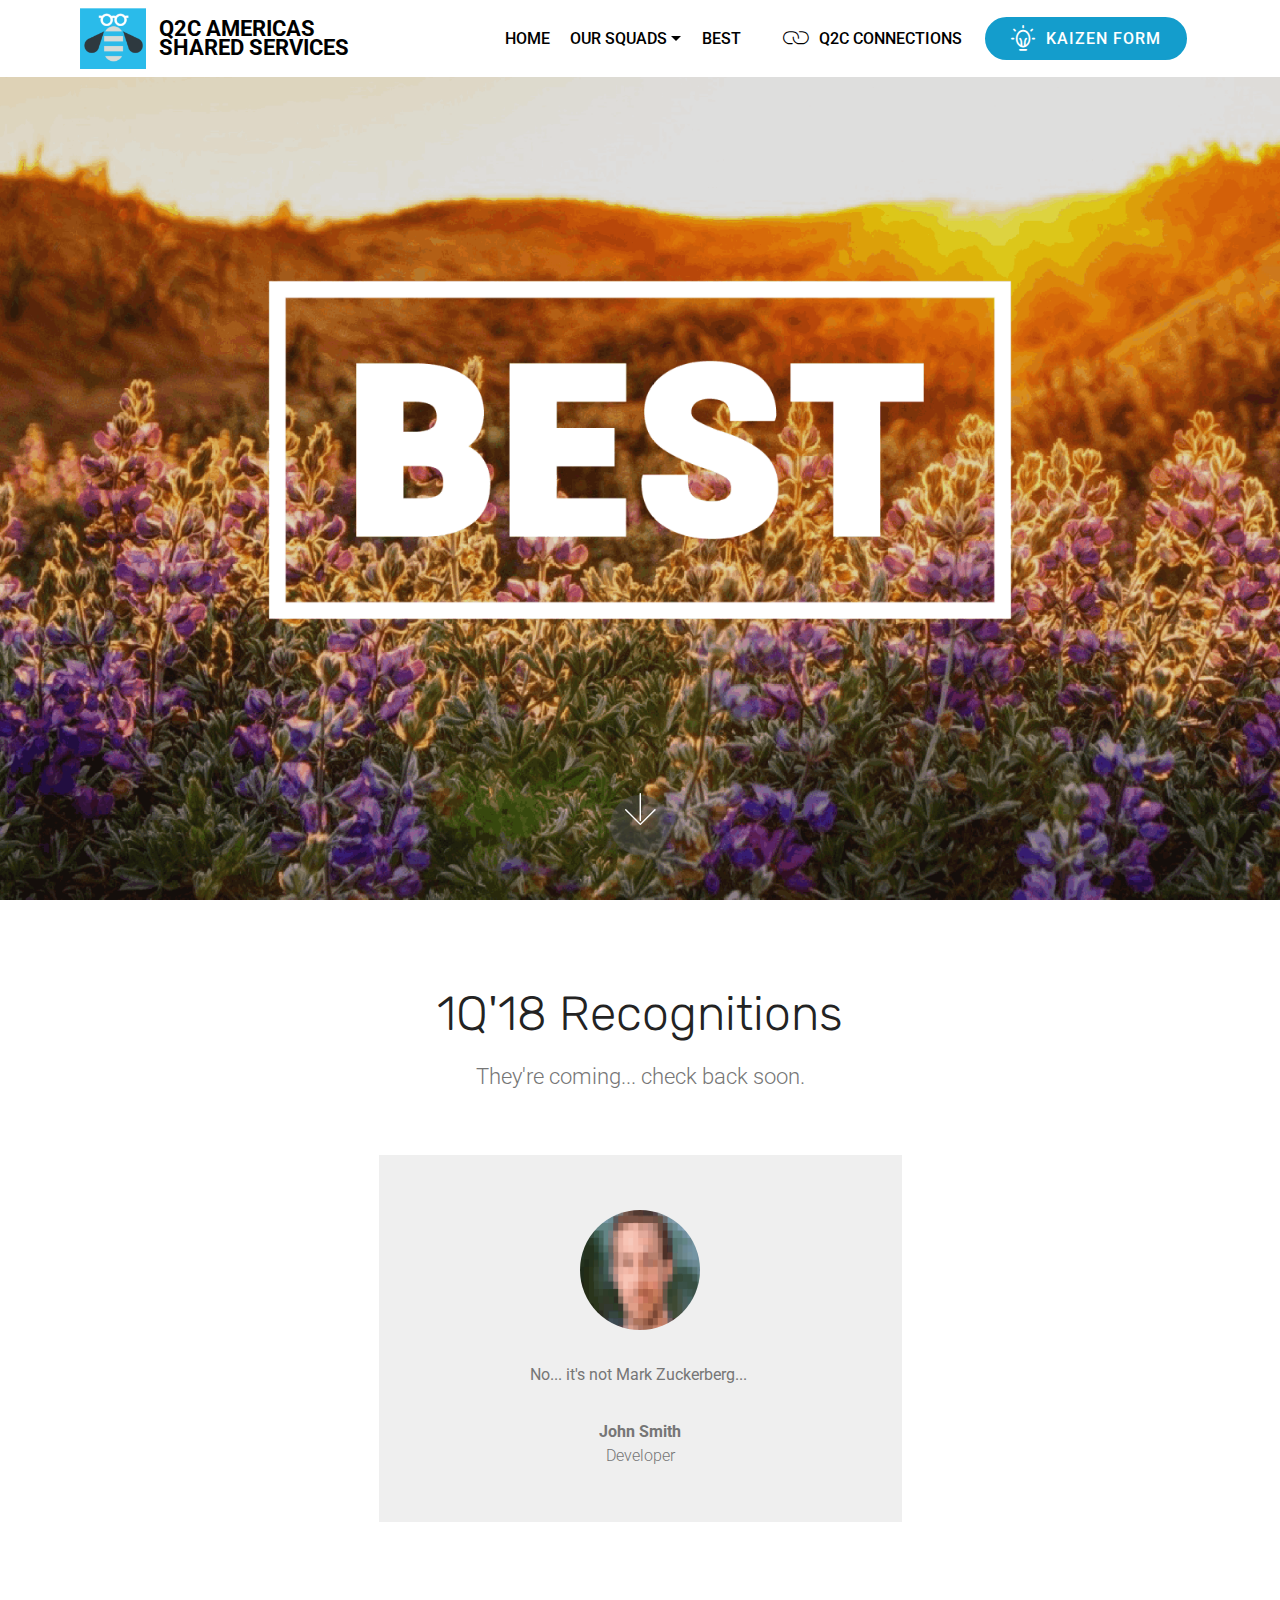
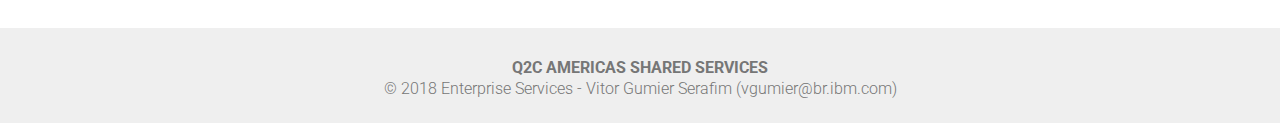
==== commit cae4786a: "create github pages" ====
--- a/best.html
+++ b/best.html
@@ -64,7 +64,7 @@
     </nav>
 </section>
 
-<section class="engine"><a href="https://mobirise.ws/o">best mobile website builder</a></section><section class="header6 cid-qLskmmvJ03 mbr-fullscreen mbr-parallax-background" id="header6-28">
+<section class="engine"><a href="https://mobirise.ws/g">create own website</a></section><section class="header6 cid-qLskmmvJ03 mbr-fullscreen mbr-parallax-background" id="header6-28">
 
     
 
--- a/assets/mobirise/css/mbr-additional.css
+++ b/assets/mobirise/css/mbr-additional.css
@@ -2308,510 +2308,6 @@
 .cid-qLrCqJwKge .mbr-section-subtitle {
   color: #767676;
 }
-.cid-qLshfHKF4Q .navbar {
-  padding: .5rem 0;
-  background: #ffffff;
-  transition: none;
-  min-height: 77px;
-}
-.cid-qLshfHKF4Q .navbar-dropdown.bg-color.transparent.opened {
-  background: #ffffff;
-}
-.cid-qLshfHKF4Q a {
-  font-style: normal;
-}
-.cid-qLshfHKF4Q .nav-item span {
-  padding-right: 0.4em;
-  line-height: 0.5em;
-  vertical-align: text-bottom;
-  position: relative;
-  text-decoration: none;
-}
-.cid-qLshfHKF4Q .nav-item a {
-  display: flex;
-  align-items: center;
-  justify-content: center;
-  padding: 0.7rem 0 !important;
-  margin: 0rem .65rem !important;
-}
-.cid-qLshfHKF4Q .nav-item:focus,
-.cid-qLshfHKF4Q .nav-link:focus {
-  outline: none;
-}
-.cid-qLshfHKF4Q .btn {
-  padding: 0.4rem 1.5rem;
-  display: inline-flex;
-  align-items: center;
-}
-.cid-qLshfHKF4Q .btn .mbr-iconfont {
-  font-size: 1.6rem;
-}
-.cid-qLshfHKF4Q .menu-logo {
-  margin-right: auto;
-}
-.cid-qLshfHKF4Q .menu-logo .navbar-brand {
-  display: flex;
-  margin-left: 5rem;
-  padding: 0;
-  transition: padding .2s;
-  min-height: 3.8rem;
-  align-items: center;
-}
-.cid-qLshfHKF4Q .menu-logo .navbar-brand .navbar-caption-wrap {
-  display: -webkit-flex;
-  -webkit-align-items: center;
-  align-items: center;
-  word-break: break-word;
-  min-width: 7rem;
-  margin: .3rem 0;
-}
-.cid-qLshfHKF4Q .menu-logo .navbar-brand .navbar-caption-wrap .navbar-caption {
-  line-height: 1.2rem !important;
-  padding-right: 2rem;
-}
-.cid-qLshfHKF4Q .menu-logo .navbar-brand .navbar-logo {
-  font-size: 4rem;
-  transition: font-size 0.25s;
-}
-.cid-qLshfHKF4Q .menu-logo .navbar-brand .navbar-logo img {
-  display: flex;
-}
-.cid-qLshfHKF4Q .menu-logo .navbar-brand .navbar-logo .mbr-iconfont {
-  transition: font-size 0.25s;
-}
-.cid-qLshfHKF4Q .navbar-toggleable-sm .navbar-collapse {
-  justify-content: flex-end;
-  -webkit-justify-content: flex-end;
-  padding-right: 5rem;
-  width: auto;
-}
-.cid-qLshfHKF4Q .navbar-toggleable-sm .navbar-collapse .navbar-nav {
-  flex-wrap: wrap;
-  -webkit-flex-wrap: wrap;
-  padding-left: 0;
-}
-.cid-qLshfHKF4Q .navbar-toggleable-sm .navbar-collapse .navbar-nav .nav-item {
-  -webkit-align-self: center;
-  align-self: center;
-}
-.cid-qLshfHKF4Q .navbar-toggleable-sm .navbar-collapse .navbar-buttons {
-  padding-left: 0;
-  padding-bottom: 0;
-}
-.cid-qLshfHKF4Q .dropdown .dropdown-menu {
-  background: #ffffff;
-  display: none;
-  position: absolute;
-  min-width: 5rem;
-  padding-top: 1.4rem;
-  padding-bottom: 1.4rem;
-  text-align: left;
-}
-.cid-qLshfHKF4Q .dropdown .dropdown-menu .dropdown-item {
-  width: auto;
-  padding: 0.235em 1.5385em 0.235em 1.5385em !important;
-}
-.cid-qLshfHKF4Q .dropdown .dropdown-menu .dropdown-item::after {
-  right: 0.5rem;
-}
-.cid-qLshfHKF4Q .dropdown .dropdown-menu .dropdown-submenu {
-  margin: 0;
-}
-.cid-qLshfHKF4Q .dropdown.open > .dropdown-menu {
-  display: block;
-}
-.cid-qLshfHKF4Q .navbar-toggleable-sm.opened:after {
-  position: absolute;
-  width: 100vw;
-  height: 100vh;
-  content: '';
-  background-color: rgba(0, 0, 0, 0.1);
-  left: 0;
-  bottom: 0;
-  transform: translateY(100%);
-  -webkit-transform: translateY(100%);
-  z-index: 1000;
-}
-.cid-qLshfHKF4Q .navbar.navbar-short {
-  min-height: 60px;
-  transition: all .2s;
-}
-.cid-qLshfHKF4Q .navbar.navbar-short .navbar-toggler-right {
-  top: 20px;
-}
-.cid-qLshfHKF4Q .navbar.navbar-short .navbar-logo a {
-  font-size: 2.5rem !important;
-  line-height: 2.5rem;
-  transition: font-size 0.25s;
-}
-.cid-qLshfHKF4Q .navbar.navbar-short .navbar-logo a .mbr-iconfont {
-  font-size: 2.5rem !important;
-}
-.cid-qLshfHKF4Q .navbar.navbar-short .navbar-logo a img {
-  height: 3rem !important;
-}
-.cid-qLshfHKF4Q .navbar.navbar-short .navbar-brand {
-  min-height: 3rem;
-}
-.cid-qLshfHKF4Q button.navbar-toggler {
-  width: 31px;
-  height: 18px;
-  cursor: pointer;
-  transition: all .2s;
-  top: 1.5rem;
-  right: 1rem;
-}
-.cid-qLshfHKF4Q button.navbar-toggler:focus {
-  outline: none;
-}
-.cid-qLshfHKF4Q button.navbar-toggler .hamburger span {
-  position: absolute;
-  right: 0;
-  width: 30px;
-  height: 2px;
-  border-right: 5px;
-  background-color: #232323;
-}
-.cid-qLshfHKF4Q button.navbar-toggler .hamburger span:nth-child(1) {
-  top: 0;
-  transition: all .2s;
-}
-.cid-qLshfHKF4Q button.navbar-toggler .hamburger span:nth-child(2) {
-  top: 8px;
-  transition: all .15s;
-}
-.cid-qLshfHKF4Q button.navbar-toggler .hamburger span:nth-child(3) {
-  top: 8px;
-  transition: all .15s;
-}
-.cid-qLshfHKF4Q button.navbar-toggler .hamburger span:nth-child(4) {
-  top: 16px;
-  transition: all .2s;
-}
-.cid-qLshfHKF4Q nav.opened .hamburger span:nth-child(1) {
-  top: 8px;
-  width: 0;
-  opacity: 0;
-  right: 50%;
-  transition: all .2s;
-}
-.cid-qLshfHKF4Q nav.opened .hamburger span:nth-child(2) {
-  -webkit-transform: rotate(45deg);
-  transform: rotate(45deg);
-  transition: all .25s;
-}
-.cid-qLshfHKF4Q nav.opened .hamburger span:nth-child(3) {
-  -webkit-transform: rotate(-45deg);
-  transform: rotate(-45deg);
-  transition: all .25s;
-}
-.cid-qLshfHKF4Q nav.opened .hamburger span:nth-child(4) {
-  top: 8px;
-  width: 0;
-  opacity: 0;
-  right: 50%;
-  transition: all .2s;
-}
-.cid-qLshfHKF4Q .collapsed.navbar-expand {
-  flex-direction: column;
-}
-.cid-qLshfHKF4Q .collapsed .btn {
-  display: flex;
-}
-.cid-qLshfHKF4Q .collapsed .navbar-collapse {
-  display: none !important;
-  padding-right: 0 !important;
-}
-.cid-qLshfHKF4Q .collapsed .navbar-collapse.collapsing,
-.cid-qLshfHKF4Q .collapsed .navbar-collapse.show {
-  display: block !important;
-}
-.cid-qLshfHKF4Q .collapsed .navbar-collapse.collapsing .navbar-nav,
-.cid-qLshfHKF4Q .collapsed .navbar-collapse.show .navbar-nav {
-  display: block;
-  text-align: center;
-}
-.cid-qLshfHKF4Q .collapsed .navbar-collapse.collapsing .navbar-nav .nav-item,
-.cid-qLshfHKF4Q .collapsed .navbar-collapse.show .navbar-nav .nav-item {
-  clear: both;
-}
-.cid-qLshfHKF4Q .collapsed .navbar-collapse.collapsing .navbar-buttons,
-.cid-qLshfHKF4Q .collapsed .navbar-collapse.show .navbar-buttons {
-  text-align: center;
-}
-.cid-qLshfHKF4Q .collapsed .navbar-collapse.collapsing .navbar-buttons:last-child,
-.cid-qLshfHKF4Q .collapsed .navbar-collapse.show .navbar-buttons:last-child {
-  margin-bottom: 1rem;
-}
-.cid-qLshfHKF4Q .collapsed button.navbar-toggler {
-  display: block;
-}
-.cid-qLshfHKF4Q .collapsed .navbar-brand {
-  margin-left: 1rem !important;
-}
-.cid-qLshfHKF4Q .collapsed .navbar-toggleable-sm {
-  flex-direction: column;
-  -webkit-flex-direction: column;
-}
-.cid-qLshfHKF4Q .collapsed .dropdown .dropdown-menu {
-  width: 100%;
-  text-align: center;
-  position: relative;
-  opacity: 0;
-  display: block;
-  height: 0;
-  visibility: hidden;
-  padding: 0;
-  transition-duration: .5s;
-  transition-property: opacity,padding,height;
-}
-.cid-qLshfHKF4Q .collapsed .dropdown.open > .dropdown-menu {
-  position: relative;
-  opacity: 1;
-  height: auto;
-  padding: 1.4rem 0;
-  visibility: visible;
-}
-.cid-qLshfHKF4Q .collapsed .dropdown .dropdown-submenu {
-  left: 0;
-  text-align: center;
-  width: 100%;
-}
-.cid-qLshfHKF4Q .collapsed .dropdown .dropdown-toggle[data-toggle="dropdown-submenu"]::after {
-  margin-top: 0;
-  position: inherit;
-  right: 0;
-  top: 50%;
-  display: inline-block;
-  width: 0;
-  height: 0;
-  margin-left: .3em;
-  vertical-align: middle;
-  content: "";
-  border-top: .30em solid;
-  border-right: .30em solid transparent;
-  border-left: .30em solid transparent;
-}
-@media (max-width: 991px) {
-  .cid-qLshfHKF4Q .navbar-expand {
-    flex-direction: column;
-  }
-  .cid-qLshfHKF4Q img {
-    height: 3.8rem !important;
-  }
-  .cid-qLshfHKF4Q .btn {
-    display: flex;
-  }
-  .cid-qLshfHKF4Q button.navbar-toggler {
-    display: block;
-  }
-  .cid-qLshfHKF4Q .navbar-brand {
-    margin-left: 1rem !important;
-  }
-  .cid-qLshfHKF4Q .navbar-toggleable-sm {
-    flex-direction: column;
-    -webkit-flex-direction: column;
-  }
-  .cid-qLshfHKF4Q .navbar-collapse {
-    display: none !important;
-    padding-right: 0 !important;
-  }
-  .cid-qLshfHKF4Q .navbar-collapse.collapsing,
-  .cid-qLshfHKF4Q .navbar-collapse.show {
-    display: block !important;
-  }
-  .cid-qLshfHKF4Q .navbar-collapse.collapsing .navbar-nav,
-  .cid-qLshfHKF4Q .navbar-collapse.show .navbar-nav {
-    display: block;
-    text-align: center;
-  }
-  .cid-qLshfHKF4Q .navbar-collapse.collapsing .navbar-nav .nav-item,
-  .cid-qLshfHKF4Q .navbar-collapse.show .navbar-nav .nav-item {
-    clear: both;
-  }
-  .cid-qLshfHKF4Q .navbar-collapse.collapsing .navbar-buttons,
-  .cid-qLshfHKF4Q .navbar-collapse.show .navbar-buttons {
-    text-align: center;
-  }
-  .cid-qLshfHKF4Q .navbar-collapse.collapsing .navbar-buttons:last-child,
-  .cid-qLshfHKF4Q .navbar-collapse.show .navbar-buttons:last-child {
-    margin-bottom: 1rem;
-  }
-  .cid-qLshfHKF4Q .dropdown .dropdown-menu {
-    width: 100%;
-    text-align: center;
-    position: relative;
-    opacity: 0;
-    display: block;
-    height: 0;
-    visibility: hidden;
-    padding: 0;
-    transition-duration: .5s;
-    transition-property: opacity,padding,height;
-  }
-  .cid-qLshfHKF4Q .dropdown.open > .dropdown-menu {
-    position: relative;
-    opacity: 1;
-    height: auto;
-    padding: 1.4rem 0;
-    visibility: visible;
-  }
-  .cid-qLshfHKF4Q .dropdown .dropdown-submenu {
-    left: 0;
-    text-align: center;
-    width: 100%;
-  }
-  .cid-qLshfHKF4Q .dropdown .dropdown-toggle[data-toggle="dropdown-submenu"]::after {
-    margin-top: 0;
-    position: inherit;
-    right: 0;
-    top: 50%;
-    display: inline-block;
-    width: 0;
-    height: 0;
-    margin-left: .3em;
-    vertical-align: middle;
-    content: "";
-    border-top: .30em solid;
-    border-right: .30em solid transparent;
-    border-left: .30em solid transparent;
-  }
-}
-@media (min-width: 767px) {
-  .cid-qLshfHKF4Q .menu-logo {
-    flex-shrink: 0;
-  }
-}
-.cid-qLshfHKF4Q .navbar-collapse {
-  flex-basis: auto;
-}
-.cid-qLshfHKF4Q .nav-link:hover,
-.cid-qLshfHKF4Q .dropdown-item:hover {
-  color: #232323 !important;
-}
-.cid-qLw7Km65AJ {
-  background-image: url("../../../assets/images/technical-kaizen-1600x1066.jpg");
-}
-.cid-qLw7Km65AJ .icons-media-container {
-  display: flex;
-  justify-content: center;
-  -webkit-justify-content: center;
-  flex-direction: row;
-  -webkit-flex-direction: row;
-  flex-wrap: wrap;
-  -webkit-flex-wrap: wrap;
-  padding-top: 4rem;
-}
-.cid-qLw7Km65AJ .icons-media-container .mbr-iconfont {
-  font-size: 96px;
-  color: #ffffff;
-}
-.cid-qLw7Km65AJ .icons-media-container .icon-block {
-  padding-bottom: 1rem;
-}
-.cid-qLw7Km65AJ .mbr-text {
-  color: #ffffff;
-}
-.cid-qLw7Km65AJ .card {
-  padding-bottom: 1.5rem;
-}
-.cid-qLw9lFhBUU {
-  padding-top: 90px;
-  padding-bottom: 30px;
-  background-color: #ffffff;
-}
-.cid-qLw9lFhBUU .mbr-section-subtitle {
-  color: #767676;
-}
-.cid-qLw9AXGLSy {
-  padding-top: 0px;
-  padding-bottom: 90px;
-  background-color: #ffffff;
-}
-.cid-qLw9AXGLSy h4 {
-  font-weight: 500;
-  margin-bottom: 0;
-  text-align: left;
-}
-.cid-qLw9AXGLSy p {
-  color: #767676;
-  text-align: left;
-}
-.cid-qLw9AXGLSy .card-box {
-  padding-top: 2rem;
-}
-.cid-qLw9AXGLSy .card-wrapper {
-  height: 100%;
-}
-.cid-qLw9YVWr0L {
-  padding-top: 90px;
-  padding-bottom: 90px;
-  background-color: #f9f9f9;
-}
-.cid-qLw9YVWr0L h3 {
-  font-weight: 300;
-}
-.cid-qLw9YVWr0L .card-img {
-  width: initial;
-}
-.cid-qLw9YVWr0L .card-img .mbr-iconfont {
-  font-size: 48px;
-  padding-right: 1rem;
-}
-.cid-qLw9YVWr0L .media-container-row {
-  word-wrap: break-word;
-  padding-bottom: 2rem;
-  height: 100%;
-}
-.cid-qLw9YVWr0L .media {
-  margin: initial;
-  align-items: center;
-}
-.cid-qLw9YVWr0L .mbr-section-subtitle {
-  color: #767676;
-}
-.cid-qLw9YVWr0L .mbr-text {
-  color: #767676;
-}
-.cid-qLw9YVWr0L .media-container-column {
-  display: -webkit-flex;
-  flex-direction: column;
-  -webkit-flex-direction: column;
-}
-.cid-qLwnERNSKk {
-  padding-top: 90px;
-  padding-bottom: 30px;
-  background-color: #ffffff;
-}
-.cid-qLwnERNSKk .mbr-section-subtitle {
-  color: #767676;
-}
-.cid-qLwnRNxzJx {
-  padding-top: 15px;
-  padding-bottom: 75px;
-  background-color: #ffffff;
-}
-.cid-qLwnRNxzJx .mbr-text {
-  color: #767676;
-}
-.cid-qLwnRNxzJx h4 {
-  text-align: center;
-}
-.cid-qLwnRNxzJx p {
-  text-align: center;
-}
-.cid-qLwnRNxzJx .card-img span {
-  font-size: 96px;
-  color: #149dcc;
-}
-.cid-qLshfJsNJk {
-  padding-top: 30px;
-  padding-bottom: 15px;
-  background-color: #efefef;
-}
-.cid-qLshfJsNJk .mbr-section-subtitle {
-  color: #767676;
-}
 .cid-qLseCTuCSt .navbar {
   padding: .5rem 0;
   background: #ffffff;
@@ -3317,10 +2813,31 @@
 .cid-qOnk7VIN9Z .btn {
   margin: 0 0 .5rem 0;
 }
+.cid-qOsmnukrre {
+  padding-top: 60px;
+  padding-bottom: 60px;
+  background-color: #ffffff;
+}
+@media (min-width: 992px) {
+  .cid-qOsmnukrre .mbr-figure {
+    padding-right: 4rem;
+  }
+}
+@media (max-width: 992px) {
+  .cid-qOsmnukrre .mbr-figure {
+    padding-bottom: 1rem;
+  }
+}
+.cid-qOsmnukrre .mbr-text {
+  color: #767676;
+}
+.cid-qOsmnukrre .mbr-text B {
+  color: #149dcc;
+}
 .cid-qOnrNIrASX {
   padding-top: 30px;
   padding-bottom: 15px;
-  background-color: #ffffff;
+  background-color: #efefef;
 }
 .cid-qOnrNIrASX .mbr-section-subtitle {
   color: #767676;
@@ -3822,7 +3339,7 @@
 .cid-qOnrRKlGjc {
   padding-top: 30px;
   padding-bottom: 15px;
-  background-color: #ffffff;
+  background-color: #efefef;
 }
 .cid-qOnrRKlGjc .mbr-section-subtitle {
   color: #767676;
@@ -4332,6 +3849,53 @@
 .cid-qOnqUUpTG4 .btn {
   margin: 0 0 .5rem 0;
 }
+.cid-qOsq13uBt7 {
+  padding-top: 60px;
+  padding-bottom: 60px;
+  background-color: #ffffff;
+}
+.cid-qOsq13uBt7 .counter-container {
+  color: #767676;
+}
+.cid-qOsq13uBt7 .counter-container ol {
+  margin-bottom: 0;
+  counter-reset: myCounter;
+}
+.cid-qOsq13uBt7 .counter-container ol li {
+  margin-bottom: 1rem;
+}
+.cid-qOsq13uBt7 .counter-container ol li {
+  list-style: none;
+  padding-left: .5rem;
+}
+.cid-qOsq13uBt7 .counter-container ol li:before {
+  position: absolute;
+  left: 0px;
+  margin-top: -10px;
+  counter-increment: myCounter;
+  content: counter(myCounter);
+  display: inline-block;
+  text-align: center;
+  margin: 5px 10px;
+  line-height: 40px;
+  transition: all .2s;
+  color: #ffffff;
+  background: #149dcc;
+  width: 40px;
+  height: 40px;
+  border-radius: 50%;
+}
+.cid-qOsq13uBt7 .mbr-text LI {
+  color: #767676;
+}
+.cid-qOowuUtqUK {
+  padding-top: 30px;
+  padding-bottom: 15px;
+  background-color: #efefef;
+}
+.cid-qOowuUtqUK .mbr-section-subtitle {
+  color: #767676;
+}
 .cid-qLskml0i7y .navbar {
   padding: .5rem 0;
   background: #ffffff;
@@ -4777,7 +4341,7 @@
 .cid-qLskmvqR29 {
   padding-top: 30px;
   padding-bottom: 15px;
-  background-color: #ffffff;
+  background-color: #efefef;
 }
 .cid-qLskmvqR29 .mbr-section-subtitle {
   color: #767676;
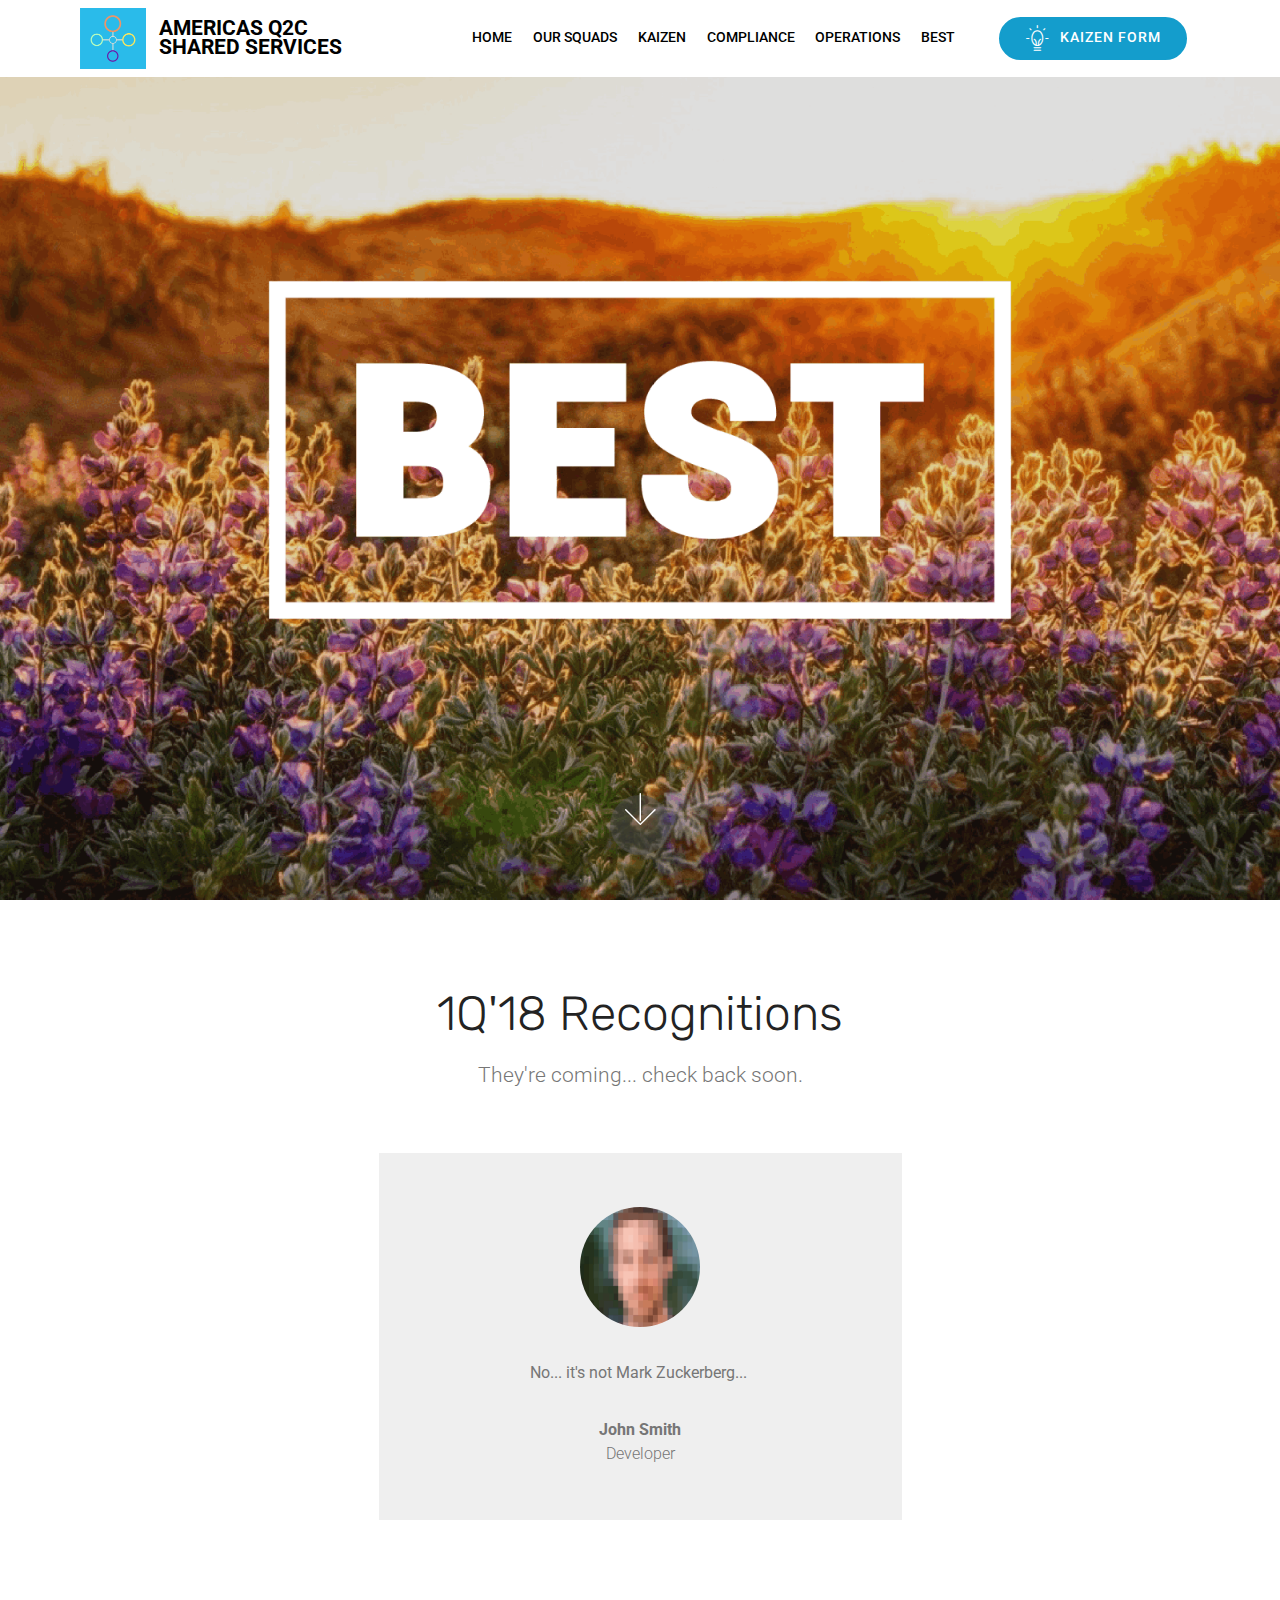
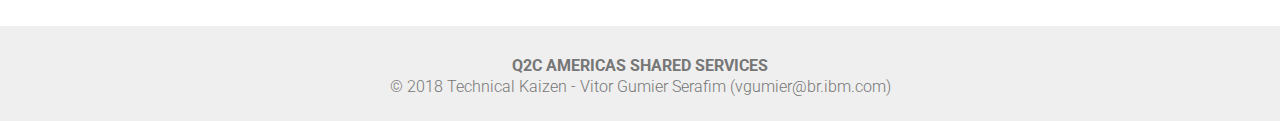
==== commit 04e86e15: "create github pages" ====
--- a/best.html
+++ b/best.html
@@ -6,10 +6,9 @@
   <meta http-equiv="X-UA-Compatible" content="IE=edge">
   <meta name="generator" content="Mobirise v4.6.6, mobirise.com">
   <meta name="viewport" content="width=device-width, initial-scale=1, minimum-scale=1">
-  <link rel="shortcut icon" href="assets/images/ibmblr-bee.gif" type="image/x-icon">
-  <meta name="description" content="">
+  <link rel="shortcut icon" href="assets/images/logo-q2c-americas-shared-services-aprovado-132x121.png" type="image/x-icon">
+  <meta name="description" content="Page for recognitions of the BEST program.">
   <title>BEST Home</title>
-  <link rel="stylesheet" href="assets/web/assets/mobirise-icons-bold/mobirise-icons-bold.css">
   <link rel="stylesheet" href="assets/web/assets/mobirise-icons/mobirise-icons.css">
   <link rel="stylesheet" href="assets/tether/tether.min.css">
   <link rel="stylesheet" href="assets/bootstrap/css/bootstrap.min.css">
@@ -40,31 +39,29 @@
             <div class="navbar-brand">
                 <span class="navbar-logo">
                     <a href="index.html">
-                         <img src="assets/images/bee-452x414.png" alt="Mobirise" title="" style="height: 3.8rem;">
+                         <img src="assets/images/logo-q2c-americas-shared-services-aprovado-132x121.png" alt="Mobirise" title="" style="height: 3.8rem;">
                     </a>
                 </span>
-                <span class="navbar-caption-wrap"><a class="navbar-caption text-black display-5" href="index.html">Q2C AMERICAS<br>SHARED SERVICES</a></span>
+                <span class="navbar-caption-wrap"><a class="navbar-caption text-black display-5" href="index.html">AMERICAS Q2C<br>SHARED SERVICES</a></span>
             </div>
         </div>
         <div class="collapse navbar-collapse" id="navbarSupportedContent">
             <ul class="navbar-nav nav-dropdown" data-app-modern-menu="true"><li class="nav-item">
-                    <a class="nav-link link text-black display-4" href="#top">
+                    <a class="nav-link link text-black display-4" href="index.html">
                         
                         HOME</a>
-                </li><li class="nav-item dropdown"><a class="nav-link link text-black dropdown-toggle display-4" href="index.html#features18-3g" data-toggle="dropdown-submenu" aria-expanded="false">OUR SQUADS</a><div class="dropdown-menu"><a class="text-black dropdown-item display-4" href="kaizen.html">KAIZEN</a><a class="text-black dropdown-item display-4" href="compliance.html">COMPLIANCE</a><a class="text-black dropdown-item display-4" href="operations.html">OPERATIONS</a></div></li>
+                </li><li class="nav-item dropdown"><a class="nav-link link text-black display-4" href="index.html#features18-3g" aria-expanded="true">OUR SQUADS</a></li><li class="nav-item"><a class="nav-link link text-black display-4" href="kaizen.html" aria-expanded="true">KAIZEN</a></li><li class="nav-item"><a class="nav-link link text-black display-4" href="compliance.html" aria-expanded="true">COMPLIANCE</a></li><li class="nav-item"><a class="nav-link link text-black display-4" href="operations.html" aria-expanded="true">OPERATIONS</a></li>
                 <li class="nav-item"><a class="nav-link link text-black display-4" href="index.html#content5-17">
                         
-                        BEST</a></li><li class="nav-item"><a class="nav-link link text-black display-4" href="index.html#content5-19"></a></li><li class="nav-item">
-                    <a class="nav-link link text-black display-4" href="https://w3-connections.ibm.com/communities/service/html/communitystart?communityUuid=85f71544-93b4-4960-a6a3-92af5e2299c2" target="_blank"><span class="mbri-link mbr-iconfont mbr-iconfont-btn"></span>Q2C CONNECTIONS</a>
-                </li></ul>
-            <div class="navbar-buttons mbr-section-btn"><a class="btn btn-sm btn-primary display-4" href="https://americas-kaizen-form.w3ibm.mybluemix.net/" target="_blank"><span class="mbrib-idea mbr-iconfont mbr-iconfont-btn"></span>
+                        BEST</a></li><li class="nav-item"><a class="nav-link link text-black display-4" href="index.html#content5-19"></a></li></ul>
+            <div class="navbar-buttons mbr-section-btn"><a class="btn btn-sm btn-primary display-4" href="https://americas-kaizen-form.w3ibm.mybluemix.net/" target="_blank"><span class="mbri-idea mbr-iconfont mbr-iconfont-btn"></span>
                     
                     KAIZEN FORM</a></div>
         </div>
     </nav>
 </section>
 
-<section class="engine"><a href="https://mobirise.ws/g">create own website</a></section><section class="header6 cid-qLskmmvJ03 mbr-fullscreen mbr-parallax-background" id="header6-28">
+<section class="engine"><a href="https://mobirise.ws/j">design own website</a></section><section class="header6 cid-qLskmmvJ03 mbr-fullscreen mbr-parallax-background" id="header6-28">
 
     
 
@@ -145,7 +142,7 @@
         <div class="media-container-row">
             <div class="title col-12 col-md-8">
                 
-                <h3 class="mbr-section-subtitle align-center mbr-light mbr-fonts-style display-7"><strong>Q2C AMERICAS SHARED SERVICES</strong><br>© 2018 Enterprise Services - Vitor Gumier Serafim (vgumier@br.ibm.com)</h3>
+                <h3 class="mbr-section-subtitle align-center mbr-light mbr-fonts-style display-7"><strong>Q2C AMERICAS SHARED SERVICES</strong><br>© 2018 Technical Kaizen - Vitor Gumier Serafim (vgumier@br.ibm.com)</h3>
                 
             </div>
         </div>
@@ -154,13 +151,13 @@
 
 
   <script src="assets/web/assets/jquery/jquery.min.js"></script>
+  <script src="assets/popper/popper.min.js"></script>
   <script src="assets/tether/tether.min.js"></script>
-  <script src="assets/popper/popper.min.js"></script>
   <script src="assets/bootstrap/js/bootstrap.min.js"></script>
+  <script src="assets/smoothscroll/smooth-scroll.js"></script>
   <script src="assets/dropdown/js/script.min.js"></script>
   <script src="assets/touchswipe/jquery.touch-swipe.min.js"></script>
   <script src="assets/parallax/jarallax.min.js"></script>
-  <script src="assets/smoothscroll/smooth-scroll.js"></script>
   <script src="assets/theme/js/script.js"></script>
   
   
--- a/assets/mobirise/css/mbr-additional.css
+++ b/assets/mobirise/css/mbr-additional.css
@@ -36,17 +36,17 @@
 }
 .display-4 {
   font-family: 'Roboto', sans-serif;
-  font-size: 1rem;
+  font-size: 0.9rem;
 }
 .display-4 > .mbr-iconfont {
-  font-size: 1.6rem;
+  font-size: 1.44rem;
 }
 .display-5 {
   font-family: 'Roboto', sans-serif;
-  font-size: 1.4rem;
+  font-size: 1.3rem;
 }
 .display-5 > .mbr-iconfont {
-  font-size: 2.24rem;
+  font-size: 2.08rem;
 }
 .display-7 {
   font-family: 'Roboto', sans-serif;
@@ -72,14 +72,14 @@
     line-height: calc( 1.4 * (1.7rem + (3 - 1.7) * ((100vw - 20rem) / (48 - 20))));
   }
   .display-4 {
-    font-size: 0.8rem;
-    font-size: calc( 1rem + (1 - 1) * ((100vw - 20rem) / (48 - 20)));
-    line-height: calc( 1.4 * (1rem + (1 - 1) * ((100vw - 20rem) / (48 - 20))));
+    font-size: 0.72rem;
+    font-size: calc( 0.965rem + (0.9 - 0.965) * ((100vw - 20rem) / (48 - 20)));
+    line-height: calc( 1.4 * (0.965rem + (0.9 - 0.965) * ((100vw - 20rem) / (48 - 20))));
   }
   .display-5 {
-    font-size: 1.12rem;
-    font-size: calc( 1.14rem + (1.4 - 1.14) * ((100vw - 20rem) / (48 - 20)));
-    line-height: calc( 1.4 * (1.14rem + (1.4 - 1.14) * ((100vw - 20rem) / (48 - 20))));
+    font-size: 1.04rem;
+    font-size: calc( 1.105rem + (1.3 - 1.105) * ((100vw - 20rem) / (48 - 20)));
+    line-height: calc( 1.4 * (1.105rem + (1.3 - 1.105) * ((100vw - 20rem) / (48 - 20))));
   }
 }
 /* Buttons */
@@ -1373,941 +1373,6 @@
 .dropup .dropdown-toggle::after {
   display: none;
 }
-.cid-qL3E6WNiLf .navbar {
-  padding: .5rem 0;
-  background: #ffffff;
-  transition: none;
-  min-height: 77px;
-}
-.cid-qL3E6WNiLf .navbar-dropdown.bg-color.transparent.opened {
-  background: #ffffff;
-}
-.cid-qL3E6WNiLf a {
-  font-style: normal;
-}
-.cid-qL3E6WNiLf .nav-item span {
-  padding-right: 0.4em;
-  line-height: 0.5em;
-  vertical-align: text-bottom;
-  position: relative;
-  text-decoration: none;
-}
-.cid-qL3E6WNiLf .nav-item a {
-  display: flex;
-  align-items: center;
-  justify-content: center;
-  padding: 0.7rem 0 !important;
-  margin: 0rem .65rem !important;
-}
-.cid-qL3E6WNiLf .nav-item:focus,
-.cid-qL3E6WNiLf .nav-link:focus {
-  outline: none;
-}
-.cid-qL3E6WNiLf .btn {
-  padding: 0.4rem 1.5rem;
-  display: inline-flex;
-  align-items: center;
-}
-.cid-qL3E6WNiLf .btn .mbr-iconfont {
-  font-size: 1.6rem;
-}
-.cid-qL3E6WNiLf .menu-logo {
-  margin-right: auto;
-}
-.cid-qL3E6WNiLf .menu-logo .navbar-brand {
-  display: flex;
-  margin-left: 5rem;
-  padding: 0;
-  transition: padding .2s;
-  min-height: 3.8rem;
-  align-items: center;
-}
-.cid-qL3E6WNiLf .menu-logo .navbar-brand .navbar-caption-wrap {
-  display: -webkit-flex;
-  -webkit-align-items: center;
-  align-items: center;
-  word-break: break-word;
-  min-width: 7rem;
-  margin: .3rem 0;
-}
-.cid-qL3E6WNiLf .menu-logo .navbar-brand .navbar-caption-wrap .navbar-caption {
-  line-height: 1.2rem !important;
-  padding-right: 2rem;
-}
-.cid-qL3E6WNiLf .menu-logo .navbar-brand .navbar-logo {
-  font-size: 4rem;
-  transition: font-size 0.25s;
-}
-.cid-qL3E6WNiLf .menu-logo .navbar-brand .navbar-logo img {
-  display: flex;
-}
-.cid-qL3E6WNiLf .menu-logo .navbar-brand .navbar-logo .mbr-iconfont {
-  transition: font-size 0.25s;
-}
-.cid-qL3E6WNiLf .navbar-toggleable-sm .navbar-collapse {
-  justify-content: flex-end;
-  -webkit-justify-content: flex-end;
-  padding-right: 5rem;
-  width: auto;
-}
-.cid-qL3E6WNiLf .navbar-toggleable-sm .navbar-collapse .navbar-nav {
-  flex-wrap: wrap;
-  -webkit-flex-wrap: wrap;
-  padding-left: 0;
-}
-.cid-qL3E6WNiLf .navbar-toggleable-sm .navbar-collapse .navbar-nav .nav-item {
-  -webkit-align-self: center;
-  align-self: center;
-}
-.cid-qL3E6WNiLf .navbar-toggleable-sm .navbar-collapse .navbar-buttons {
-  padding-left: 0;
-  padding-bottom: 0;
-}
-.cid-qL3E6WNiLf .dropdown .dropdown-menu {
-  background: #ffffff;
-  display: none;
-  position: absolute;
-  min-width: 5rem;
-  padding-top: 1.4rem;
-  padding-bottom: 1.4rem;
-  text-align: left;
-}
-.cid-qL3E6WNiLf .dropdown .dropdown-menu .dropdown-item {
-  width: auto;
-  padding: 0.235em 1.5385em 0.235em 1.5385em !important;
-}
-.cid-qL3E6WNiLf .dropdown .dropdown-menu .dropdown-item::after {
-  right: 0.5rem;
-}
-.cid-qL3E6WNiLf .dropdown .dropdown-menu .dropdown-submenu {
-  margin: 0;
-}
-.cid-qL3E6WNiLf .dropdown.open > .dropdown-menu {
-  display: block;
-}
-.cid-qL3E6WNiLf .navbar-toggleable-sm.opened:after {
-  position: absolute;
-  width: 100vw;
-  height: 100vh;
-  content: '';
-  background-color: rgba(0, 0, 0, 0.1);
-  left: 0;
-  bottom: 0;
-  transform: translateY(100%);
-  -webkit-transform: translateY(100%);
-  z-index: 1000;
-}
-.cid-qL3E6WNiLf .navbar.navbar-short {
-  min-height: 60px;
-  transition: all .2s;
-}
-.cid-qL3E6WNiLf .navbar.navbar-short .navbar-toggler-right {
-  top: 20px;
-}
-.cid-qL3E6WNiLf .navbar.navbar-short .navbar-logo a {
-  font-size: 2.5rem !important;
-  line-height: 2.5rem;
-  transition: font-size 0.25s;
-}
-.cid-qL3E6WNiLf .navbar.navbar-short .navbar-logo a .mbr-iconfont {
-  font-size: 2.5rem !important;
-}
-.cid-qL3E6WNiLf .navbar.navbar-short .navbar-logo a img {
-  height: 3rem !important;
-}
-.cid-qL3E6WNiLf .navbar.navbar-short .navbar-brand {
-  min-height: 3rem;
-}
-.cid-qL3E6WNiLf button.navbar-toggler {
-  width: 31px;
-  height: 18px;
-  cursor: pointer;
-  transition: all .2s;
-  top: 1.5rem;
-  right: 1rem;
-}
-.cid-qL3E6WNiLf button.navbar-toggler:focus {
-  outline: none;
-}
-.cid-qL3E6WNiLf button.navbar-toggler .hamburger span {
-  position: absolute;
-  right: 0;
-  width: 30px;
-  height: 2px;
-  border-right: 5px;
-  background-color: #232323;
-}
-.cid-qL3E6WNiLf button.navbar-toggler .hamburger span:nth-child(1) {
-  top: 0;
-  transition: all .2s;
-}
-.cid-qL3E6WNiLf button.navbar-toggler .hamburger span:nth-child(2) {
-  top: 8px;
-  transition: all .15s;
-}
-.cid-qL3E6WNiLf button.navbar-toggler .hamburger span:nth-child(3) {
-  top: 8px;
-  transition: all .15s;
-}
-.cid-qL3E6WNiLf button.navbar-toggler .hamburger span:nth-child(4) {
-  top: 16px;
-  transition: all .2s;
-}
-.cid-qL3E6WNiLf nav.opened .hamburger span:nth-child(1) {
-  top: 8px;
-  width: 0;
-  opacity: 0;
-  right: 50%;
-  transition: all .2s;
-}
-.cid-qL3E6WNiLf nav.opened .hamburger span:nth-child(2) {
-  -webkit-transform: rotate(45deg);
-  transform: rotate(45deg);
-  transition: all .25s;
-}
-.cid-qL3E6WNiLf nav.opened .hamburger span:nth-child(3) {
-  -webkit-transform: rotate(-45deg);
-  transform: rotate(-45deg);
-  transition: all .25s;
-}
-.cid-qL3E6WNiLf nav.opened .hamburger span:nth-child(4) {
-  top: 8px;
-  width: 0;
-  opacity: 0;
-  right: 50%;
-  transition: all .2s;
-}
-.cid-qL3E6WNiLf .collapsed.navbar-expand {
-  flex-direction: column;
-}
-.cid-qL3E6WNiLf .collapsed .btn {
-  display: flex;
-}
-.cid-qL3E6WNiLf .collapsed .navbar-collapse {
-  display: none !important;
-  padding-right: 0 !important;
-}
-.cid-qL3E6WNiLf .collapsed .navbar-collapse.collapsing,
-.cid-qL3E6WNiLf .collapsed .navbar-collapse.show {
-  display: block !important;
-}
-.cid-qL3E6WNiLf .collapsed .navbar-collapse.collapsing .navbar-nav,
-.cid-qL3E6WNiLf .collapsed .navbar-collapse.show .navbar-nav {
-  display: block;
-  text-align: center;
-}
-.cid-qL3E6WNiLf .collapsed .navbar-collapse.collapsing .navbar-nav .nav-item,
-.cid-qL3E6WNiLf .collapsed .navbar-collapse.show .navbar-nav .nav-item {
-  clear: both;
-}
-.cid-qL3E6WNiLf .collapsed .navbar-collapse.collapsing .navbar-buttons,
-.cid-qL3E6WNiLf .collapsed .navbar-collapse.show .navbar-buttons {
-  text-align: center;
-}
-.cid-qL3E6WNiLf .collapsed .navbar-collapse.collapsing .navbar-buttons:last-child,
-.cid-qL3E6WNiLf .collapsed .navbar-collapse.show .navbar-buttons:last-child {
-  margin-bottom: 1rem;
-}
-.cid-qL3E6WNiLf .collapsed button.navbar-toggler {
-  display: block;
-}
-.cid-qL3E6WNiLf .collapsed .navbar-brand {
-  margin-left: 1rem !important;
-}
-.cid-qL3E6WNiLf .collapsed .navbar-toggleable-sm {
-  flex-direction: column;
-  -webkit-flex-direction: column;
-}
-.cid-qL3E6WNiLf .collapsed .dropdown .dropdown-menu {
-  width: 100%;
-  text-align: center;
-  position: relative;
-  opacity: 0;
-  display: block;
-  height: 0;
-  visibility: hidden;
-  padding: 0;
-  transition-duration: .5s;
-  transition-property: opacity,padding,height;
-}
-.cid-qL3E6WNiLf .collapsed .dropdown.open > .dropdown-menu {
-  position: relative;
-  opacity: 1;
-  height: auto;
-  padding: 1.4rem 0;
-  visibility: visible;
-}
-.cid-qL3E6WNiLf .collapsed .dropdown .dropdown-submenu {
-  left: 0;
-  text-align: center;
-  width: 100%;
-}
-.cid-qL3E6WNiLf .collapsed .dropdown .dropdown-toggle[data-toggle="dropdown-submenu"]::after {
-  margin-top: 0;
-  position: inherit;
-  right: 0;
-  top: 50%;
-  display: inline-block;
-  width: 0;
-  height: 0;
-  margin-left: .3em;
-  vertical-align: middle;
-  content: "";
-  border-top: .30em solid;
-  border-right: .30em solid transparent;
-  border-left: .30em solid transparent;
-}
-@media (max-width: 991px) {
-  .cid-qL3E6WNiLf .navbar-expand {
-    flex-direction: column;
-  }
-  .cid-qL3E6WNiLf img {
-    height: 3.8rem !important;
-  }
-  .cid-qL3E6WNiLf .btn {
-    display: flex;
-  }
-  .cid-qL3E6WNiLf button.navbar-toggler {
-    display: block;
-  }
-  .cid-qL3E6WNiLf .navbar-brand {
-    margin-left: 1rem !important;
-  }
-  .cid-qL3E6WNiLf .navbar-toggleable-sm {
-    flex-direction: column;
-    -webkit-flex-direction: column;
-  }
-  .cid-qL3E6WNiLf .navbar-collapse {
-    display: none !important;
-    padding-right: 0 !important;
-  }
-  .cid-qL3E6WNiLf .navbar-collapse.collapsing,
-  .cid-qL3E6WNiLf .navbar-collapse.show {
-    display: block !important;
-  }
-  .cid-qL3E6WNiLf .navbar-collapse.collapsing .navbar-nav,
-  .cid-qL3E6WNiLf .navbar-collapse.show .navbar-nav {
-    display: block;
-    text-align: center;
-  }
-  .cid-qL3E6WNiLf .navbar-collapse.collapsing .navbar-nav .nav-item,
-  .cid-qL3E6WNiLf .navbar-collapse.show .navbar-nav .nav-item {
-    clear: both;
-  }
-  .cid-qL3E6WNiLf .navbar-collapse.collapsing .navbar-buttons,
-  .cid-qL3E6WNiLf .navbar-collapse.show .navbar-buttons {
-    text-align: center;
-  }
-  .cid-qL3E6WNiLf .navbar-collapse.collapsing .navbar-buttons:last-child,
-  .cid-qL3E6WNiLf .navbar-collapse.show .navbar-buttons:last-child {
-    margin-bottom: 1rem;
-  }
-  .cid-qL3E6WNiLf .dropdown .dropdown-menu {
-    width: 100%;
-    text-align: center;
-    position: relative;
-    opacity: 0;
-    display: block;
-    height: 0;
-    visibility: hidden;
-    padding: 0;
-    transition-duration: .5s;
-    transition-property: opacity,padding,height;
-  }
-  .cid-qL3E6WNiLf .dropdown.open > .dropdown-menu {
-    position: relative;
-    opacity: 1;
-    height: auto;
-    padding: 1.4rem 0;
-    visibility: visible;
-  }
-  .cid-qL3E6WNiLf .dropdown .dropdown-submenu {
-    left: 0;
-    text-align: center;
-    width: 100%;
-  }
-  .cid-qL3E6WNiLf .dropdown .dropdown-toggle[data-toggle="dropdown-submenu"]::after {
-    margin-top: 0;
-    position: inherit;
-    right: 0;
-    top: 50%;
-    display: inline-block;
-    width: 0;
-    height: 0;
-    margin-left: .3em;
-    vertical-align: middle;
-    content: "";
-    border-top: .30em solid;
-    border-right: .30em solid transparent;
-    border-left: .30em solid transparent;
-  }
-}
-@media (min-width: 767px) {
-  .cid-qL3E6WNiLf .menu-logo {
-    flex-shrink: 0;
-  }
-}
-.cid-qL3E6WNiLf .navbar-collapse {
-  flex-basis: auto;
-}
-.cid-qL3E6WNiLf .nav-link:hover,
-.cid-qL3E6WNiLf .dropdown-item:hover {
-  color: #232323 !important;
-}
-.cid-qOn15vlGyB .modal-body .close {
-  background: #1b1b1b;
-}
-.cid-qOn15vlGyB .modal-body .close span {
-  font-style: normal;
-}
-.cid-qOn15vlGyB .carousel-inner > .active,
-.cid-qOn15vlGyB .carousel-inner > .next,
-.cid-qOn15vlGyB .carousel-inner > .prev {
-  display: table;
-}
-.cid-qOn15vlGyB .carousel-control .icon-next,
-.cid-qOn15vlGyB .carousel-control .icon-prev {
-  margin-top: -18px;
-  font-size: 40px;
-  line-height: 27px;
-}
-.cid-qOn15vlGyB .carousel-control:hover {
-  background: #1b1b1b;
-  color: #fff;
-  opacity: 1;
-}
-@media (max-width: 767px) {
-  .cid-qOn15vlGyB .container .carousel-control {
-    margin-bottom: 0;
-  }
-}
-.cid-qOn15vlGyB .boxed-slider {
-  position: relative;
-  padding: 93px 0;
-}
-.cid-qOn15vlGyB .boxed-slider > div {
-  position: relative;
-}
-.cid-qOn15vlGyB .container img {
-  width: 100%;
-}
-.cid-qOn15vlGyB .container img + .row {
-  position: absolute;
-  top: 50%;
-  left: 0;
-  right: 0;
-  -webkit-transform: translateY(-50%);
-  -moz-transform: translateY(-50%);
-  transform: translateY(-50%);
-  z-index: 2;
-}
-.cid-qOn15vlGyB .mbr-section {
-  padding: 0;
-  background-attachment: scroll;
-}
-.cid-qOn15vlGyB .mbr-table-cell {
-  padding: 0;
-}
-.cid-qOn15vlGyB .container .carousel-indicators {
-  margin-bottom: 3px;
-}
-.cid-qOn15vlGyB .carousel-caption {
-  top: 50%;
-  right: 0;
-  bottom: auto;
-  left: 0;
-  display: flex;
-  align-items: center;
-  -webkit-transform: translateY(-50%);
-  transform: translateY(-50%);
-}
-.cid-qOn15vlGyB .mbr-overlay {
-  z-index: 1;
-}
-.cid-qOn15vlGyB .container-slide.container {
-  min-width: 100%;
-  min-height: 100vh;
-  padding: 0;
-}
-.cid-qOn15vlGyB .carousel-item {
-  background-position: 50% 50%;
-  background-repeat: no-repeat;
-  background-size: cover;
-  -o-transition: -o-transform 0.6s ease-in-out;
-  -webkit-transition: -webkit-transform 0.6s ease-in-out;
-  transition: transform 0.6s ease-in-out, -webkit-transform 0.6s ease-in-out, -o-transform 0.6s ease-in-out;
-  -webkit-backface-visibility: hidden;
-  backface-visibility: hidden;
-  -webkit-perspective: 1000px;
-  perspective: 1000px;
-}
-@media (max-width: 576px) {
-  .cid-qOn15vlGyB .carousel-item .container {
-    width: 100%;
-  }
-}
-.cid-qOn15vlGyB .carousel-item-next.carousel-item-left,
-.cid-qOn15vlGyB .carousel-item-prev.carousel-item-right {
-  -webkit-transform: translate3d(0, 0, 0);
-  transform: translate3d(0, 0, 0);
-}
-.cid-qOn15vlGyB .active.carousel-item-right,
-.cid-qOn15vlGyB .carousel-item-next {
-  -webkit-transform: translate3d(100%, 0, 0);
-  transform: translate3d(100%, 0, 0);
-}
-.cid-qOn15vlGyB .active.carousel-item-left,
-.cid-qOn15vlGyB .carousel-item-prev {
-  -webkit-transform: translate3d(-100%, 0, 0);
-  transform: translate3d(-100%, 0, 0);
-}
-.cid-qOn15vlGyB .mbr-slider .carousel-control {
-  top: 50%;
-  width: 70px;
-  height: 70px;
-  margin-top: -1.5rem;
-  font-size: 35px;
-  background-color: rgba(0, 0, 0, 0.5);
-  border: 2px solid #fff;
-  border-radius: 50%;
-  transition: all .3s;
-}
-.cid-qOn15vlGyB .mbr-slider .carousel-control.carousel-control-prev {
-  left: 0;
-  margin-left: 2.5rem;
-}
-.cid-qOn15vlGyB .mbr-slider .carousel-control.carousel-control-next {
-  right: 0;
-  margin-right: 2.5rem;
-}
-.cid-qOn15vlGyB .mbr-slider .carousel-control .mbr-iconfont {
-  font-size: 2rem;
-}
-@media (max-width: 767px) {
-  .cid-qOn15vlGyB .mbr-slider .carousel-control {
-    top: auto;
-    bottom: 1rem;
-  }
-}
-.cid-qOn15vlGyB .mbr-slider .carousel-indicators {
-  position: absolute;
-  bottom: 0;
-  margin-bottom: 1.5rem !important;
-}
-.cid-qOn15vlGyB .mbr-slider .carousel-indicators li {
-  max-width: 20px;
-  width: 20px;
-  height: 20px;
-  max-height: 20px;
-  margin: 3px;
-  background-color: rgba(0, 0, 0, 0.5);
-  border: 2px solid #fff;
-  border-radius: 50%;
-  opacity: .5;
-  transition: all .3s;
-}
-.cid-qOn15vlGyB .mbr-slider .carousel-indicators li.active,
-.cid-qOn15vlGyB .mbr-slider .carousel-indicators li:hover {
-  opacity: .9;
-}
-.cid-qOn15vlGyB .mbr-slider .carousel-indicators li::after,
-.cid-qOn15vlGyB .mbr-slider .carousel-indicators li::before {
-  content: none;
-}
-.cid-qOn15vlGyB .mbr-slider .carousel-indicators.ie-fix {
-  left: 50%;
-  display: block;
-  width: 60%;
-  margin-left: -30%;
-  text-align: center;
-}
-@media (max-width: 576px) {
-  .cid-qOn15vlGyB .mbr-slider .carousel-indicators {
-    display: none !important;
-  }
-}
-.cid-qOn15vlGyB .mbr-slider > .container img {
-  width: 100%;
-}
-.cid-qOn15vlGyB .mbr-slider > .container img + .row {
-  position: absolute;
-  top: 50%;
-  right: 0;
-  left: 0;
-  z-index: 2;
-  -moz-transform: translateY(-50%);
-  -webkit-transform: translateY(-50%);
-  transform: translateY(-50%);
-}
-.cid-qOn15vlGyB .mbr-slider > .container .carousel-indicators {
-  margin-bottom: 3px;
-}
-@media (max-width: 576px) {
-  .cid-qOn15vlGyB .mbr-slider > .container .carousel-control {
-    margin-bottom: 0;
-  }
-}
-.cid-qOn15vlGyB .mbr-slider .mbr-section {
-  padding: 0;
-  background-attachment: scroll;
-}
-.cid-qOn15vlGyB .mbr-slider .mbr-table-cell {
-  padding: 0;
-}
-.cid-qOn15vlGyB .carousel-item .container.container-slide {
-  position: initial;
-  width: auto;
-  min-height: 0;
-}
-.cid-qOn15vlGyB .full-screen .slider-fullscreen-image {
-  min-height: 100vh;
-  background-repeat: no-repeat;
-  background-position: 50% 50%;
-  background-size: cover;
-}
-.cid-qOn15vlGyB .full-screen .slider-fullscreen-image.active {
-  display: -o-flex;
-}
-.cid-qOn15vlGyB .full-screen .container {
-  width: auto;
-  padding-right: 0;
-  padding-left: 0;
-}
-.cid-qOn15vlGyB .full-screen .carousel-item .container.container-slide {
-  width: 100%;
-  min-height: 100vh;
-  padding: 0;
-}
-.cid-qOn15vlGyB .full-screen .carousel-item .container.container-slide img {
-  display: none;
-}
-.cid-qOn15vlGyB .mbr-background-video-preview {
-  position: absolute;
-  top: 0;
-  right: 0;
-  bottom: 0;
-  left: 0;
-}
-.cid-qOn15vlGyB .mbr-overlay ~ .container-slide {
-  z-index: auto;
-}
-.cid-qOn8FdKCRc {
-  padding-top: 90px;
-  padding-bottom: 15px;
-  background-color: #ffffff;
-}
-.cid-qOn8FdKCRc .mbr-section-subtitle {
-  color: #767676;
-}
-.cid-qOn8FdKCRc .mbr-text {
-  color: #767676;
-}
-.cid-qOn8FdKCRc .card {
-  display: flex;
-  position: relative;
-  justify-content: center;
-}
-.cid-qOn8FdKCRc .card-wrapper {
-  height: 100%;
-  box-shadow: 0px 0px 0px 0px rgba(0, 0, 0, 0);
-  transition: box-shadow 0.3s;
-}
-.cid-qOn8FdKCRc .card-wrapper .card-img {
-  display: flex;
-  flex-direction: column;
-  align-items: center;
-  justify-content: center;
-  position: relative;
-  overflow: hidden;
-  border-bottom-right-radius: 0;
-  border-bottom-left-radius: 0;
-}
-.cid-qOn8FdKCRc .card-wrapper .card-img .mbr-overlay {
-  background-color: #efefef;
-  display: none;
-  transition: opacity .3s;
-}
-.cid-qOn8FdKCRc .card-wrapper .card-img .mbr-section-btn {
-  display: flex;
-  position: absolute;
-  transition: opacity .3s;
-  width: 100%;
-  margin: auto;
-  left: 0;
-  justify-content: center;
-  align-items: center;
-}
-.cid-qOn8FdKCRc .card-wrapper .card-img img {
-  width: 100%;
-  height: 100%;
-}
-.cid-qOn8FdKCRc .card-wrapper .card-box {
-  background-color: #efefef;
-  padding: 0 2rem 2rem 2rem;
-  border-bottom-left-radius: 0;
-  border-bottom-right-radius: 0;
-}
-.cid-qOn8FdKCRc .card-wrapper .card-box h4 {
-  font-weight: 500;
-  margin-bottom: 0;
-  padding-top: 2rem;
-}
-.cid-qOn8FdKCRc .card-wrapper .card-box p {
-  margin-bottom: 0;
-  padding-top: 1.5rem;
-}
-.cid-qOn8FdKCRc .card-wrapper:hover {
-  box-shadow: 0px 0px 30px 0px rgba(0, 0, 0, 0.05);
-  transition: box-shadow 0.3s;
-}
-.cid-qOn8FdKCRc .popup-btn .mbr-overlay {
-  display: block !important;
-  opacity: 0;
-}
-.cid-qOn8FdKCRc .popup-btn .mbr-section-btn {
-  height: 100%;
-  display: flex !important;
-  opacity: 0;
-}
-.cid-qOn8FdKCRc .popup-btn:hover .mbr-overlay {
-  opacity: .5;
-}
-.cid-qOn8FdKCRc .popup-btn:hover .mbr-section-btn {
-  opacity: 1;
-}
-.cid-qOn8FdKCRc .card-title B {
-  color: #149dcc;
-}
-.cid-qOn8FdKCRc .card-title {
-  color: #149dcc;
-}
-.cid-qOn9XHboi2 {
-  padding-top: 0px;
-  padding-bottom: 0px;
-  background-color: #ffffff;
-}
-.cid-qOn9XHboi2 .mbr-section-subtitle {
-  color: #767676;
-}
-.cid-qOn9XHboi2 .mbr-text {
-  color: #767676;
-}
-.cid-qOn9XHboi2 .card {
-  display: flex;
-  position: relative;
-  justify-content: center;
-}
-.cid-qOn9XHboi2 .card-wrapper {
-  height: 100%;
-  box-shadow: 0px 0px 0px 0px rgba(0, 0, 0, 0);
-  transition: box-shadow 0.3s;
-}
-.cid-qOn9XHboi2 .card-wrapper .card-img {
-  display: flex;
-  flex-direction: column;
-  align-items: center;
-  justify-content: center;
-  position: relative;
-  overflow: hidden;
-  border-bottom-right-radius: 0;
-  border-bottom-left-radius: 0;
-}
-.cid-qOn9XHboi2 .card-wrapper .card-img .mbr-overlay {
-  background-color: #efefef;
-  display: none;
-  transition: opacity .3s;
-}
-.cid-qOn9XHboi2 .card-wrapper .card-img .mbr-section-btn {
-  display: flex;
-  position: absolute;
-  transition: opacity .3s;
-  width: 100%;
-  margin: auto;
-  left: 0;
-  justify-content: center;
-  align-items: center;
-}
-.cid-qOn9XHboi2 .card-wrapper .card-img img {
-  width: 100%;
-  height: 100%;
-}
-.cid-qOn9XHboi2 .card-wrapper .card-box {
-  background-color: #efefef;
-  padding: 0 2rem 2rem 2rem;
-  border-bottom-left-radius: 0;
-  border-bottom-right-radius: 0;
-}
-.cid-qOn9XHboi2 .card-wrapper .card-box h4 {
-  font-weight: 500;
-  margin-bottom: 0;
-  padding-top: 2rem;
-}
-.cid-qOn9XHboi2 .card-wrapper .card-box p {
-  margin-bottom: 0;
-  padding-top: 1.5rem;
-}
-.cid-qOn9XHboi2 .card-wrapper:hover {
-  box-shadow: 0px 0px 30px 0px rgba(0, 0, 0, 0.05);
-  transition: box-shadow 0.3s;
-}
-.cid-qOn9XHboi2 .popup-btn .mbr-overlay {
-  display: block !important;
-  opacity: 0;
-}
-.cid-qOn9XHboi2 .popup-btn .mbr-section-btn {
-  height: 100%;
-  display: flex !important;
-  opacity: 0;
-}
-.cid-qOn9XHboi2 .popup-btn:hover .mbr-overlay {
-  opacity: .5;
-}
-.cid-qOn9XHboi2 .popup-btn:hover .mbr-section-btn {
-  opacity: 1;
-}
-.cid-qOn9XHboi2 .card-title B {
-  color: #149dcc;
-}
-.cid-qOnbl92B8M {
-  padding-top: 0px;
-  padding-bottom: 90px;
-  background-color: #ffffff;
-}
-.cid-qOnbl92B8M .mbr-section-subtitle {
-  color: #767676;
-}
-.cid-qOnbl92B8M .mbr-text {
-  color: #767676;
-}
-.cid-qOnbl92B8M .card {
-  display: flex;
-  position: relative;
-  justify-content: center;
-}
-.cid-qOnbl92B8M .card-wrapper {
-  height: 100%;
-  box-shadow: 0px 0px 0px 0px rgba(0, 0, 0, 0);
-  transition: box-shadow 0.3s;
-}
-.cid-qOnbl92B8M .card-wrapper .card-img {
-  display: flex;
-  flex-direction: column;
-  align-items: center;
-  justify-content: center;
-  position: relative;
-  overflow: hidden;
-  border-bottom-right-radius: 0;
-  border-bottom-left-radius: 0;
-}
-.cid-qOnbl92B8M .card-wrapper .card-img .mbr-overlay {
-  background-color: #efefef;
-  display: none;
-  transition: opacity .3s;
-}
-.cid-qOnbl92B8M .card-wrapper .card-img .mbr-section-btn {
-  display: flex;
-  position: absolute;
-  transition: opacity .3s;
-  width: 100%;
-  margin: auto;
-  left: 0;
-  justify-content: center;
-  align-items: center;
-}
-.cid-qOnbl92B8M .card-wrapper .card-img img {
-  width: 100%;
-  height: 100%;
-}
-.cid-qOnbl92B8M .card-wrapper .card-box {
-  background-color: #efefef;
-  padding: 0 2rem 2rem 2rem;
-  border-bottom-left-radius: 0;
-  border-bottom-right-radius: 0;
-}
-.cid-qOnbl92B8M .card-wrapper .card-box h4 {
-  font-weight: 500;
-  margin-bottom: 0;
-  padding-top: 2rem;
-}
-.cid-qOnbl92B8M .card-wrapper .card-box p {
-  margin-bottom: 0;
-  padding-top: 1.5rem;
-}
-.cid-qOnbl92B8M .card-wrapper:hover {
-  box-shadow: 0px 0px 30px 0px rgba(0, 0, 0, 0.05);
-  transition: box-shadow 0.3s;
-}
-.cid-qOnbl92B8M .popup-btn .mbr-overlay {
-  display: block !important;
-  opacity: 0;
-}
-.cid-qOnbl92B8M .popup-btn .mbr-section-btn {
-  height: 100%;
-  display: flex !important;
-  opacity: 0;
-}
-.cid-qOnbl92B8M .popup-btn:hover .mbr-overlay {
-  opacity: .5;
-}
-.cid-qOnbl92B8M .popup-btn:hover .mbr-section-btn {
-  opacity: 1;
-}
-.cid-qOnbl92B8M .card-title B {
-  color: #149dcc;
-}
-.cid-qLrTMFo5bk {
-  padding-top: 60px;
-  padding-bottom: 60px;
-  background-image: url("../../../assets/images/artboard-1-copy-52x-2000x1125.png");
-}
-.cid-qLrBGu5TTT {
-  padding-top: 30px;
-  padding-bottom: 90px;
-  background-color: #efefef;
-}
-.cid-qLrBGu5TTT .card-box {
-  padding: 0 2rem;
-}
-.cid-qLrBGu5TTT .mbr-section-btn {
-  padding-top: 1rem;
-}
-.cid-qLrBGu5TTT .mbr-section-btn a {
-  margin-top: 1rem;
-  margin-bottom: 0;
-}
-.cid-qLrBGu5TTT h4 {
-  font-weight: 500;
-  margin-bottom: 0;
-  text-align: left;
-  padding-top: 2rem;
-}
-.cid-qLrBGu5TTT p {
-  margin-bottom: 0;
-  text-align: left;
-  padding-top: 1.5rem;
-}
-.cid-qLrBGu5TTT .mbr-text {
-  color: #767676;
-}
-.cid-qLrBGu5TTT .card-wrapper {
-  height: 100%;
-  padding-bottom: 2rem;
-  background: #ffffff;
-  box-shadow: 0px 0px 0px 0px rgba(0, 0, 0, 0);
-  transition: box-shadow 0.3s;
-}
-.cid-qLrBGu5TTT .card-wrapper:hover {
-  box-shadow: 0px 0px 30px 0px rgba(0, 0, 0, 0.05);
-  transition: box-shadow 0.3s;
-}
-.cid-qLrCqJwKge {
-  padding-top: 30px;
-  padding-bottom: 15px;
-  background-color: #ffffff;
-}
-.cid-qLrCqJwKge .mbr-section-subtitle {
-  color: #767676;
-}
 .cid-qLseCTuCSt .navbar {
   padding: .5rem 0;
   background: #ffffff;
@@ -2713,44 +1778,344 @@
 .cid-qOnjMqdOjK .btn {
   margin: 0 0 .5rem 0;
 }
-.cid-qOnkFKLU5C {
-  padding-top: 60px;
-  padding-bottom: 60px;
+.cid-qP0My5Tlir {
+  padding-top: 30px;
+  padding-bottom: 0px;
   background-color: #ffffff;
 }
-.cid-qOnkFKLU5C .counter-container {
+.cid-qP0My5Tlir h4 {
+  text-align: left;
+  font-weight: 500;
+}
+.cid-qP0My5Tlir p {
   color: #767676;
-}
-.cid-qOnkFKLU5C .counter-container ol {
+  text-align: left;
   margin-bottom: 0;
-  counter-reset: myCounter;
-}
-.cid-qOnkFKLU5C .counter-container ol li {
-  margin-bottom: 1rem;
-}
-.cid-qOnkFKLU5C .counter-container ol li {
-  list-style: none;
-  padding-left: .5rem;
-}
-.cid-qOnkFKLU5C .counter-container ol li:before {
+}
+.cid-qP0My5Tlir .card-img {
+  text-align: left;
+  -webkit-flex: 1 0 auto;
+  flex: 1 0 auto;
+  width: auto;
+}
+.cid-qP0My5Tlir .card-img span {
+  font-size: 72px;
+  color: #ff3366;
+}
+.cid-qP0My5Tlir .card-box {
+  padding-left: 1rem;
+  word-break: break-word;
+}
+@media (max-width: 991px) {
+  .cid-qP0My5Tlir .card-img {
+    text-align: left;
+    padding-bottom: 0.75rem;
+  }
+  .cid-qP0My5Tlir .card-box {
+    padding-left: 0;
+  }
+}
+.cid-qP0My5Tlir P {
+  color: #767676;
+}
+.cid-qP0NEYNOhx {
+  padding-top: 0px;
+  padding-bottom: 30px;
+  background-color: #ffffff;
+}
+.cid-qP0NEYNOhx .card-box {
+  background-color: #efefef;
+  padding: 2rem;
+}
+.cid-qP0NEYNOhx h4 {
+  font-weight: 500;
+  margin-bottom: 0;
+  text-align: left;
+}
+.cid-qP0NEYNOhx p {
+  color: #767676;
+  text-align: left;
+}
+.cid-qP0NEYNOhx .card-wrapper {
+  position: relative;
+  box-shadow: 0px 0px 0px 0px rgba(0, 0, 0, 0);
+  transition: box-shadow 0.3s;
+}
+.cid-qP0NEYNOhx .card-wrapper:hover {
+  box-shadow: 0px 0px 30px 0px rgba(0, 0, 0, 0.05);
+  transition: box-shadow 0.3s;
+}
+.cid-qP0NEYNOhx .card-img {
   position: absolute;
-  left: 0px;
-  margin-top: -10px;
-  counter-increment: myCounter;
-  content: counter(myCounter);
-  display: inline-block;
-  text-align: center;
-  margin: 5px 10px;
-  line-height: 40px;
-  transition: all .2s;
-  color: #ffffff;
-  background: #149dcc;
-  width: 40px;
-  height: 40px;
-  border-radius: 50%;
-}
-.cid-qOnkFKLU5C .mbr-text LI {
+  top: 0;
+  left: 0;
+  width: 100%;
+  overflow: hidden;
+}
+.cid-qP0NEYNOhx .card-title {
+  color: #149dcc;
+}
+.cid-qP0PaTYjj6 {
+  padding-top: 0px;
+  padding-bottom: 30px;
+  background-color: #ffffff;
+}
+.cid-qP0PaTYjj6 .card-box {
+  background-color: #efefef;
+  padding: 2rem;
+}
+.cid-qP0PaTYjj6 h4 {
+  font-weight: 500;
+  margin-bottom: 0;
+  text-align: left;
+}
+.cid-qP0PaTYjj6 p {
   color: #767676;
+  text-align: left;
+}
+.cid-qP0PaTYjj6 .card-wrapper {
+  position: relative;
+  box-shadow: 0px 0px 0px 0px rgba(0, 0, 0, 0);
+  transition: box-shadow 0.3s;
+}
+.cid-qP0PaTYjj6 .card-wrapper:hover {
+  box-shadow: 0px 0px 30px 0px rgba(0, 0, 0, 0.05);
+  transition: box-shadow 0.3s;
+}
+.cid-qP0PaTYjj6 .card-img {
+  position: absolute;
+  top: 0;
+  left: 0;
+  width: 100%;
+  overflow: hidden;
+}
+.cid-qP0PaTYjj6 .card-title {
+  color: #149dcc;
+}
+.cid-qP0Q7upzR3 {
+  padding-top: 0px;
+  padding-bottom: 30px;
+  background-color: #ffffff;
+}
+.cid-qP0Q7upzR3 .card-box {
+  background-color: #efefef;
+  padding: 2rem;
+}
+.cid-qP0Q7upzR3 h4 {
+  font-weight: 500;
+  margin-bottom: 0;
+  text-align: left;
+}
+.cid-qP0Q7upzR3 p {
+  color: #767676;
+  text-align: left;
+}
+.cid-qP0Q7upzR3 .card-wrapper {
+  position: relative;
+  box-shadow: 0px 0px 0px 0px rgba(0, 0, 0, 0);
+  transition: box-shadow 0.3s;
+}
+.cid-qP0Q7upzR3 .card-wrapper:hover {
+  box-shadow: 0px 0px 30px 0px rgba(0, 0, 0, 0.05);
+  transition: box-shadow 0.3s;
+}
+.cid-qP0Q7upzR3 .card-img {
+  position: absolute;
+  top: 0;
+  left: 0;
+  width: 100%;
+  overflow: hidden;
+}
+.cid-qP0Q7upzR3 .card-title {
+  color: #149dcc;
+}
+.cid-qP0QS2YEQ1 {
+  padding-top: 30px;
+  padding-bottom: 0px;
+  background-color: #ffffff;
+}
+.cid-qP0QS2YEQ1 h4 {
+  text-align: left;
+  font-weight: 500;
+}
+.cid-qP0QS2YEQ1 p {
+  color: #767676;
+  text-align: left;
+  margin-bottom: 0;
+}
+.cid-qP0QS2YEQ1 .card-img {
+  text-align: left;
+  -webkit-flex: 1 0 auto;
+  flex: 1 0 auto;
+  width: auto;
+}
+.cid-qP0QS2YEQ1 .card-img span {
+  font-size: 72px;
+  color: #ff3366;
+}
+.cid-qP0QS2YEQ1 .card-box {
+  padding-left: 1rem;
+  word-break: break-word;
+}
+@media (max-width: 991px) {
+  .cid-qP0QS2YEQ1 .card-img {
+    text-align: left;
+    padding-bottom: 0.75rem;
+  }
+  .cid-qP0QS2YEQ1 .card-box {
+    padding-left: 0;
+  }
+}
+.cid-qP0QS2YEQ1 P {
+  color: #767676;
+}
+.cid-qP0SfNAlZZ {
+  padding-top: 0px;
+  padding-bottom: 30px;
+  background-color: #ffffff;
+}
+.cid-qP0SfNAlZZ .card-box {
+  background-color: #efefef;
+  padding: 2rem;
+}
+.cid-qP0SfNAlZZ h4 {
+  font-weight: 500;
+  margin-bottom: 0;
+  text-align: left;
+}
+.cid-qP0SfNAlZZ p {
+  color: #767676;
+  text-align: left;
+}
+.cid-qP0SfNAlZZ .card-wrapper {
+  position: relative;
+  box-shadow: 0px 0px 0px 0px rgba(0, 0, 0, 0);
+  transition: box-shadow 0.3s;
+}
+.cid-qP0SfNAlZZ .card-wrapper:hover {
+  box-shadow: 0px 0px 30px 0px rgba(0, 0, 0, 0.05);
+  transition: box-shadow 0.3s;
+}
+.cid-qP0SfNAlZZ .card-img {
+  position: absolute;
+  top: 0;
+  left: 0;
+  width: 100%;
+  overflow: hidden;
+}
+.cid-qP0SfNAlZZ .card-title {
+  color: #11a356;
+}
+.cid-qP0U8lG9qc {
+  padding-top: 0px;
+  padding-bottom: 30px;
+  background-color: #ffffff;
+}
+.cid-qP0U8lG9qc .card-box {
+  background-color: #efefef;
+  padding: 2rem;
+}
+.cid-qP0U8lG9qc h4 {
+  font-weight: 500;
+  margin-bottom: 0;
+  text-align: left;
+}
+.cid-qP0U8lG9qc p {
+  color: #767676;
+  text-align: left;
+}
+.cid-qP0U8lG9qc .card-wrapper {
+  position: relative;
+  box-shadow: 0px 0px 0px 0px rgba(0, 0, 0, 0);
+  transition: box-shadow 0.3s;
+}
+.cid-qP0U8lG9qc .card-wrapper:hover {
+  box-shadow: 0px 0px 30px 0px rgba(0, 0, 0, 0.05);
+  transition: box-shadow 0.3s;
+}
+.cid-qP0U8lG9qc .card-img {
+  position: absolute;
+  top: 0;
+  left: 0;
+  width: 100%;
+  overflow: hidden;
+}
+.cid-qP0U8lG9qc .card-title {
+  color: #11a356;
+}
+.cid-qP0VAiYaP6 {
+  padding-top: 0px;
+  padding-bottom: 30px;
+  background-color: #ffffff;
+}
+.cid-qP0VAiYaP6 .card-box {
+  background-color: #efefef;
+  padding: 2rem;
+}
+.cid-qP0VAiYaP6 h4 {
+  font-weight: 500;
+  margin-bottom: 0;
+  text-align: left;
+}
+.cid-qP0VAiYaP6 p {
+  color: #767676;
+  text-align: left;
+}
+.cid-qP0VAiYaP6 .card-wrapper {
+  position: relative;
+  box-shadow: 0px 0px 0px 0px rgba(0, 0, 0, 0);
+  transition: box-shadow 0.3s;
+}
+.cid-qP0VAiYaP6 .card-wrapper:hover {
+  box-shadow: 0px 0px 30px 0px rgba(0, 0, 0, 0.05);
+  transition: box-shadow 0.3s;
+}
+.cid-qP0VAiYaP6 .card-img {
+  position: absolute;
+  top: 0;
+  left: 0;
+  width: 100%;
+  overflow: hidden;
+}
+.cid-qP0VAiYaP6 .card-title {
+  color: #11a356;
+}
+.cid-qP0WJTH47E {
+  padding-top: 0px;
+  padding-bottom: 30px;
+  background-color: #ffffff;
+}
+.cid-qP0WJTH47E .card-box {
+  background-color: #efefef;
+  padding: 2rem;
+}
+.cid-qP0WJTH47E h4 {
+  font-weight: 500;
+  margin-bottom: 0;
+  text-align: left;
+}
+.cid-qP0WJTH47E p {
+  color: #767676;
+  text-align: left;
+}
+.cid-qP0WJTH47E .card-wrapper {
+  position: relative;
+  box-shadow: 0px 0px 0px 0px rgba(0, 0, 0, 0);
+  transition: box-shadow 0.3s;
+}
+.cid-qP0WJTH47E .card-wrapper:hover {
+  box-shadow: 0px 0px 30px 0px rgba(0, 0, 0, 0.05);
+  transition: box-shadow 0.3s;
+}
+.cid-qP0WJTH47E .card-img {
+  position: absolute;
+  top: 0;
+  left: 0;
+  width: 100%;
+  overflow: hidden;
+}
+.cid-qP0WJTH47E .card-title {
+  color: #11a356;
 }
 .cid-qOnk3kcUBM {
   padding-top: 90px;
@@ -2763,8 +2128,45 @@
 .cid-qOnk3kcUBM .btn {
   margin: 0 0 .5rem 0;
 }
+.cid-qP0XJNALBV {
+  padding-top: 15px;
+  padding-bottom: 15px;
+  background-color: #ffffff;
+}
+.cid-qP0XJNALBV h4 {
+  text-align: left;
+  font-weight: 500;
+}
+.cid-qP0XJNALBV p {
+  color: #767676;
+  text-align: left;
+  margin-bottom: 0;
+}
+.cid-qP0XJNALBV .card-img {
+  text-align: left;
+  -webkit-flex: 1 0 auto;
+  flex: 1 0 auto;
+  width: auto;
+}
+.cid-qP0XJNALBV .card-img span {
+  font-size: 72px;
+  color: #ff3366;
+}
+.cid-qP0XJNALBV .card-box {
+  padding-left: 1rem;
+  word-break: break-word;
+}
+@media (max-width: 991px) {
+  .cid-qP0XJNALBV .card-img {
+    text-align: left;
+    padding-bottom: 0.75rem;
+  }
+  .cid-qP0XJNALBV .card-box {
+    padding-left: 0;
+  }
+}
 .cid-qOnoLlJzP4 {
-  padding-top: 60px;
+  padding-top: 15px;
   padding-bottom: 60px;
   background-color: #ffffff;
 }
@@ -2794,12 +2196,88 @@
   line-height: 40px;
   transition: all .2s;
   color: #ffffff;
-  background: #149dcc;
+  background: #ff7f9f;
   width: 40px;
   height: 40px;
   border-radius: 50%;
 }
 .cid-qOnoLlJzP4 .mbr-text LI {
+  color: #767676;
+}
+.cid-qP0Z4Ukdnb {
+  padding-top: 15px;
+  padding-bottom: 15px;
+  background-color: #ffffff;
+}
+.cid-qP0Z4Ukdnb h4 {
+  text-align: left;
+  font-weight: 500;
+}
+.cid-qP0Z4Ukdnb p {
+  color: #767676;
+  text-align: left;
+  margin-bottom: 0;
+}
+.cid-qP0Z4Ukdnb .card-img {
+  text-align: left;
+  -webkit-flex: 1 0 auto;
+  flex: 1 0 auto;
+  width: auto;
+}
+.cid-qP0Z4Ukdnb .card-img span {
+  font-size: 72px;
+  color: #ff3366;
+}
+.cid-qP0Z4Ukdnb .card-box {
+  padding-left: 1rem;
+  word-break: break-word;
+}
+@media (max-width: 991px) {
+  .cid-qP0Z4Ukdnb .card-img {
+    text-align: left;
+    padding-bottom: 0.75rem;
+  }
+  .cid-qP0Z4Ukdnb .card-box {
+    padding-left: 0;
+  }
+}
+.cid-qP0ZfVjGdI {
+  padding-top: 0px;
+  padding-bottom: 60px;
+  background-color: #ffffff;
+}
+.cid-qP0ZfVjGdI .counter-container {
+  color: #767676;
+}
+.cid-qP0ZfVjGdI .counter-container ol {
+  margin-bottom: 0;
+  counter-reset: myCounter;
+}
+.cid-qP0ZfVjGdI .counter-container ol li {
+  margin-bottom: 1rem;
+}
+.cid-qP0ZfVjGdI .counter-container ol li {
+  list-style: none;
+  padding-left: .5rem;
+}
+.cid-qP0ZfVjGdI .counter-container ol li:before {
+  position: absolute;
+  left: 0px;
+  margin-top: -10px;
+  counter-increment: myCounter;
+  content: counter(myCounter);
+  display: inline-block;
+  text-align: center;
+  margin: 5px 10px;
+  line-height: 40px;
+  transition: all .2s;
+  color: #ffffff;
+  background: #cc2952;
+  width: 40px;
+  height: 40px;
+  border-radius: 50%;
+}
+.cid-qP0ZfVjGdI .mbr-text LI {
   color: #767676;
 }
 .cid-qOnk7VIN9Z {
@@ -2813,25 +2291,58 @@
 .cid-qOnk7VIN9Z .btn {
   margin: 0 0 .5rem 0;
 }
-.cid-qOsmnukrre {
-  padding-top: 60px;
-  padding-bottom: 60px;
+.cid-qP0ZJLScV5 {
+  padding-top: 30px;
+  padding-bottom: 15px;
+  background-color: #0f7699;
+}
+.cid-qP0ZJLScV5 .mbr-section-subtitle {
+  color: #ffffff;
+}
+.cid-qP0ZJLScV5 .btn {
+  margin: 0 0 .5rem 0;
+}
+.cid-qP1gwP3vs3 {
+  padding-top: 15px;
+  padding-bottom: 90px;
   background-color: #ffffff;
 }
-@media (min-width: 992px) {
-  .cid-qOsmnukrre .mbr-figure {
-    padding-right: 4rem;
-  }
-}
-@media (max-width: 992px) {
-  .cid-qOsmnukrre .mbr-figure {
-    padding-bottom: 1rem;
-  }
-}
-.cid-qOsmnukrre .mbr-text {
+.cid-qP1gwP3vs3 .card-box {
+  padding: 0 2rem;
+}
+.cid-qP1gwP3vs3 .mbr-section-btn {
+  padding-top: 1rem;
+}
+.cid-qP1gwP3vs3 .mbr-section-btn a {
+  margin-top: 1rem;
+  margin-bottom: 0;
+}
+.cid-qP1gwP3vs3 h4 {
+  font-weight: 500;
+  margin-bottom: 0;
+  text-align: left;
+  padding-top: 2rem;
+}
+.cid-qP1gwP3vs3 p {
+  margin-bottom: 0;
+  text-align: left;
+  padding-top: 1.5rem;
+}
+.cid-qP1gwP3vs3 .mbr-text {
   color: #767676;
 }
-.cid-qOsmnukrre .mbr-text B {
+.cid-qP1gwP3vs3 .card-wrapper {
+  height: 100%;
+  padding-bottom: 2rem;
+  background: #efefef;
+  box-shadow: 0px 0px 0px 0px rgba(0, 0, 0, 0);
+  transition: box-shadow 0.3s;
+}
+.cid-qP1gwP3vs3 .card-wrapper:hover {
+  box-shadow: 0px 0px 30px 0px rgba(0, 0, 0, 0.05);
+  transition: box-shadow 0.3s;
+}
+.cid-qP1gwP3vs3 .card-title {
   color: #149dcc;
 }
 .cid-qOnrNIrASX {
@@ -3297,44 +2808,115 @@
 .cid-qOnqRJ3IGf .btn {
   margin: 0 0 .5rem 0;
 }
-.cid-qOnqRJBASV {
-  padding-top: 60px;
+.cid-qP1ixUSvva {
+  padding-top: 0px;
+  padding-bottom: 30px;
+  background-color: #ffffff;
+}
+.cid-qP1ixUSvva .card-box {
+  background-color: #efefef;
+  padding: 2rem;
+}
+.cid-qP1ixUSvva h4 {
+  font-weight: 500;
+  margin-bottom: 0;
+  text-align: left;
+}
+.cid-qP1ixUSvva p {
+  color: #767676;
+  text-align: left;
+}
+.cid-qP1ixUSvva .card-wrapper {
+  position: relative;
+  box-shadow: 0px 0px 0px 0px rgba(0, 0, 0, 0);
+  transition: box-shadow 0.3s;
+}
+.cid-qP1ixUSvva .card-wrapper:hover {
+  box-shadow: 0px 0px 30px 0px rgba(0, 0, 0, 0.05);
+  transition: box-shadow 0.3s;
+}
+.cid-qP1ixUSvva .card-img {
+  position: absolute;
+  top: 0;
+  left: 0;
+  width: 100%;
+  overflow: hidden;
+}
+.cid-qP1ixUSvva .card-title {
+  color: #149dcc;
+}
+.cid-qP1j8yHwtO {
+  padding-top: 15px;
+  padding-bottom: 15px;
+  background-color: #ffffff;
+}
+.cid-qP1j8yHwtO h4 {
+  text-align: left;
+  font-weight: 500;
+}
+.cid-qP1j8yHwtO p {
+  color: #767676;
+  text-align: left;
+  margin-bottom: 0;
+}
+.cid-qP1j8yHwtO .card-img {
+  text-align: left;
+  -webkit-flex: 1 0 auto;
+  flex: 1 0 auto;
+  width: auto;
+}
+.cid-qP1j8yHwtO .card-img span {
+  font-size: 72px;
+  color: #ff3366;
+}
+.cid-qP1j8yHwtO .card-box {
+  padding-left: 1rem;
+  word-break: break-word;
+}
+@media (max-width: 991px) {
+  .cid-qP1j8yHwtO .card-img {
+    text-align: left;
+    padding-bottom: 0.75rem;
+  }
+  .cid-qP1j8yHwtO .card-box {
+    padding-left: 0;
+  }
+}
+.cid-qP1j8yHwtO P {
+  color: #767676;
+}
+.cid-qP1jujPbL8 {
+  padding-top: 15px;
   padding-bottom: 60px;
   background-color: #ffffff;
 }
-.cid-qOnqRJBASV .counter-container {
+.cid-qP1jujPbL8 .counter-container {
   color: #767676;
 }
-.cid-qOnqRJBASV .counter-container ol {
+.cid-qP1jujPbL8 .counter-container ul {
   margin-bottom: 0;
-  counter-reset: myCounter;
-}
-.cid-qOnqRJBASV .counter-container ol li {
+}
+.cid-qP1jujPbL8 .counter-container ul li {
   margin-bottom: 1rem;
-}
-.cid-qOnqRJBASV .counter-container ol li {
   list-style: none;
-  padding-left: .5rem;
-}
-.cid-qOnqRJBASV .counter-container ol li:before {
+}
+.cid-qP1jujPbL8 .counter-container ul li:before {
   position: absolute;
   left: 0px;
   margin-top: -10px;
-  counter-increment: myCounter;
-  content: counter(myCounter);
+  padding-top: 3px;
+  content: '';
   display: inline-block;
   text-align: center;
   margin: 5px 10px;
-  line-height: 40px;
+  line-height: 20px;
   transition: all .2s;
   color: #ffffff;
   background: #149dcc;
-  width: 40px;
-  height: 40px;
+  width: 25px;
+  height: 25px;
   border-radius: 50%;
-}
-.cid-qOnqRJBASV .mbr-text LI {
-  color: #767676;
+  content: '✓';
 }
 .cid-qOnrRKlGjc {
   padding-top: 30px;
@@ -4346,3 +3928,938 @@
 .cid-qLskmvqR29 .mbr-section-subtitle {
   color: #767676;
 }
+.cid-qL3E6WNiLf .navbar {
+  padding: .5rem 0;
+  background: #ffffff;
+  transition: none;
+  min-height: 77px;
+}
+.cid-qL3E6WNiLf .navbar-dropdown.bg-color.transparent.opened {
+  background: #ffffff;
+}
+.cid-qL3E6WNiLf a {
+  font-style: normal;
+}
+.cid-qL3E6WNiLf .nav-item span {
+  padding-right: 0.4em;
+  line-height: 0.5em;
+  vertical-align: text-bottom;
+  position: relative;
+  text-decoration: none;
+}
+.cid-qL3E6WNiLf .nav-item a {
+  display: flex;
+  align-items: center;
+  justify-content: center;
+  padding: 0.7rem 0 !important;
+  margin: 0rem .65rem !important;
+}
+.cid-qL3E6WNiLf .nav-item:focus,
+.cid-qL3E6WNiLf .nav-link:focus {
+  outline: none;
+}
+.cid-qL3E6WNiLf .btn {
+  padding: 0.4rem 1.5rem;
+  display: inline-flex;
+  align-items: center;
+}
+.cid-qL3E6WNiLf .btn .mbr-iconfont {
+  font-size: 1.6rem;
+}
+.cid-qL3E6WNiLf .menu-logo {
+  margin-right: auto;
+}
+.cid-qL3E6WNiLf .menu-logo .navbar-brand {
+  display: flex;
+  margin-left: 5rem;
+  padding: 0;
+  transition: padding .2s;
+  min-height: 3.8rem;
+  align-items: center;
+}
+.cid-qL3E6WNiLf .menu-logo .navbar-brand .navbar-caption-wrap {
+  display: -webkit-flex;
+  -webkit-align-items: center;
+  align-items: center;
+  word-break: break-word;
+  min-width: 7rem;
+  margin: .3rem 0;
+}
+.cid-qL3E6WNiLf .menu-logo .navbar-brand .navbar-caption-wrap .navbar-caption {
+  line-height: 1.2rem !important;
+  padding-right: 2rem;
+}
+.cid-qL3E6WNiLf .menu-logo .navbar-brand .navbar-logo {
+  font-size: 4rem;
+  transition: font-size 0.25s;
+}
+.cid-qL3E6WNiLf .menu-logo .navbar-brand .navbar-logo img {
+  display: flex;
+}
+.cid-qL3E6WNiLf .menu-logo .navbar-brand .navbar-logo .mbr-iconfont {
+  transition: font-size 0.25s;
+}
+.cid-qL3E6WNiLf .navbar-toggleable-sm .navbar-collapse {
+  justify-content: flex-end;
+  -webkit-justify-content: flex-end;
+  padding-right: 5rem;
+  width: auto;
+}
+.cid-qL3E6WNiLf .navbar-toggleable-sm .navbar-collapse .navbar-nav {
+  flex-wrap: wrap;
+  -webkit-flex-wrap: wrap;
+  padding-left: 0;
+}
+.cid-qL3E6WNiLf .navbar-toggleable-sm .navbar-collapse .navbar-nav .nav-item {
+  -webkit-align-self: center;
+  align-self: center;
+}
+.cid-qL3E6WNiLf .navbar-toggleable-sm .navbar-collapse .navbar-buttons {
+  padding-left: 0;
+  padding-bottom: 0;
+}
+.cid-qL3E6WNiLf .dropdown .dropdown-menu {
+  background: #ffffff;
+  display: none;
+  position: absolute;
+  min-width: 5rem;
+  padding-top: 1.4rem;
+  padding-bottom: 1.4rem;
+  text-align: left;
+}
+.cid-qL3E6WNiLf .dropdown .dropdown-menu .dropdown-item {
+  width: auto;
+  padding: 0.235em 1.5385em 0.235em 1.5385em !important;
+}
+.cid-qL3E6WNiLf .dropdown .dropdown-menu .dropdown-item::after {
+  right: 0.5rem;
+}
+.cid-qL3E6WNiLf .dropdown .dropdown-menu .dropdown-submenu {
+  margin: 0;
+}
+.cid-qL3E6WNiLf .dropdown.open > .dropdown-menu {
+  display: block;
+}
+.cid-qL3E6WNiLf .navbar-toggleable-sm.opened:after {
+  position: absolute;
+  width: 100vw;
+  height: 100vh;
+  content: '';
+  background-color: rgba(0, 0, 0, 0.1);
+  left: 0;
+  bottom: 0;
+  transform: translateY(100%);
+  -webkit-transform: translateY(100%);
+  z-index: 1000;
+}
+.cid-qL3E6WNiLf .navbar.navbar-short {
+  min-height: 60px;
+  transition: all .2s;
+}
+.cid-qL3E6WNiLf .navbar.navbar-short .navbar-toggler-right {
+  top: 20px;
+}
+.cid-qL3E6WNiLf .navbar.navbar-short .navbar-logo a {
+  font-size: 2.5rem !important;
+  line-height: 2.5rem;
+  transition: font-size 0.25s;
+}
+.cid-qL3E6WNiLf .navbar.navbar-short .navbar-logo a .mbr-iconfont {
+  font-size: 2.5rem !important;
+}
+.cid-qL3E6WNiLf .navbar.navbar-short .navbar-logo a img {
+  height: 3rem !important;
+}
+.cid-qL3E6WNiLf .navbar.navbar-short .navbar-brand {
+  min-height: 3rem;
+}
+.cid-qL3E6WNiLf button.navbar-toggler {
+  width: 31px;
+  height: 18px;
+  cursor: pointer;
+  transition: all .2s;
+  top: 1.5rem;
+  right: 1rem;
+}
+.cid-qL3E6WNiLf button.navbar-toggler:focus {
+  outline: none;
+}
+.cid-qL3E6WNiLf button.navbar-toggler .hamburger span {
+  position: absolute;
+  right: 0;
+  width: 30px;
+  height: 2px;
+  border-right: 5px;
+  background-color: #232323;
+}
+.cid-qL3E6WNiLf button.navbar-toggler .hamburger span:nth-child(1) {
+  top: 0;
+  transition: all .2s;
+}
+.cid-qL3E6WNiLf button.navbar-toggler .hamburger span:nth-child(2) {
+  top: 8px;
+  transition: all .15s;
+}
+.cid-qL3E6WNiLf button.navbar-toggler .hamburger span:nth-child(3) {
+  top: 8px;
+  transition: all .15s;
+}
+.cid-qL3E6WNiLf button.navbar-toggler .hamburger span:nth-child(4) {
+  top: 16px;
+  transition: all .2s;
+}
+.cid-qL3E6WNiLf nav.opened .hamburger span:nth-child(1) {
+  top: 8px;
+  width: 0;
+  opacity: 0;
+  right: 50%;
+  transition: all .2s;
+}
+.cid-qL3E6WNiLf nav.opened .hamburger span:nth-child(2) {
+  -webkit-transform: rotate(45deg);
+  transform: rotate(45deg);
+  transition: all .25s;
+}
+.cid-qL3E6WNiLf nav.opened .hamburger span:nth-child(3) {
+  -webkit-transform: rotate(-45deg);
+  transform: rotate(-45deg);
+  transition: all .25s;
+}
+.cid-qL3E6WNiLf nav.opened .hamburger span:nth-child(4) {
+  top: 8px;
+  width: 0;
+  opacity: 0;
+  right: 50%;
+  transition: all .2s;
+}
+.cid-qL3E6WNiLf .collapsed.navbar-expand {
+  flex-direction: column;
+}
+.cid-qL3E6WNiLf .collapsed .btn {
+  display: flex;
+}
+.cid-qL3E6WNiLf .collapsed .navbar-collapse {
+  display: none !important;
+  padding-right: 0 !important;
+}
+.cid-qL3E6WNiLf .collapsed .navbar-collapse.collapsing,
+.cid-qL3E6WNiLf .collapsed .navbar-collapse.show {
+  display: block !important;
+}
+.cid-qL3E6WNiLf .collapsed .navbar-collapse.collapsing .navbar-nav,
+.cid-qL3E6WNiLf .collapsed .navbar-collapse.show .navbar-nav {
+  display: block;
+  text-align: center;
+}
+.cid-qL3E6WNiLf .collapsed .navbar-collapse.collapsing .navbar-nav .nav-item,
+.cid-qL3E6WNiLf .collapsed .navbar-collapse.show .navbar-nav .nav-item {
+  clear: both;
+}
+.cid-qL3E6WNiLf .collapsed .navbar-collapse.collapsing .navbar-buttons,
+.cid-qL3E6WNiLf .collapsed .navbar-collapse.show .navbar-buttons {
+  text-align: center;
+}
+.cid-qL3E6WNiLf .collapsed .navbar-collapse.collapsing .navbar-buttons:last-child,
+.cid-qL3E6WNiLf .collapsed .navbar-collapse.show .navbar-buttons:last-child {
+  margin-bottom: 1rem;
+}
+.cid-qL3E6WNiLf .collapsed button.navbar-toggler {
+  display: block;
+}
+.cid-qL3E6WNiLf .collapsed .navbar-brand {
+  margin-left: 1rem !important;
+}
+.cid-qL3E6WNiLf .collapsed .navbar-toggleable-sm {
+  flex-direction: column;
+  -webkit-flex-direction: column;
+}
+.cid-qL3E6WNiLf .collapsed .dropdown .dropdown-menu {
+  width: 100%;
+  text-align: center;
+  position: relative;
+  opacity: 0;
+  display: block;
+  height: 0;
+  visibility: hidden;
+  padding: 0;
+  transition-duration: .5s;
+  transition-property: opacity,padding,height;
+}
+.cid-qL3E6WNiLf .collapsed .dropdown.open > .dropdown-menu {
+  position: relative;
+  opacity: 1;
+  height: auto;
+  padding: 1.4rem 0;
+  visibility: visible;
+}
+.cid-qL3E6WNiLf .collapsed .dropdown .dropdown-submenu {
+  left: 0;
+  text-align: center;
+  width: 100%;
+}
+.cid-qL3E6WNiLf .collapsed .dropdown .dropdown-toggle[data-toggle="dropdown-submenu"]::after {
+  margin-top: 0;
+  position: inherit;
+  right: 0;
+  top: 50%;
+  display: inline-block;
+  width: 0;
+  height: 0;
+  margin-left: .3em;
+  vertical-align: middle;
+  content: "";
+  border-top: .30em solid;
+  border-right: .30em solid transparent;
+  border-left: .30em solid transparent;
+}
+@media (max-width: 991px) {
+  .cid-qL3E6WNiLf .navbar-expand {
+    flex-direction: column;
+  }
+  .cid-qL3E6WNiLf img {
+    height: 3.8rem !important;
+  }
+  .cid-qL3E6WNiLf .btn {
+    display: flex;
+  }
+  .cid-qL3E6WNiLf button.navbar-toggler {
+    display: block;
+  }
+  .cid-qL3E6WNiLf .navbar-brand {
+    margin-left: 1rem !important;
+  }
+  .cid-qL3E6WNiLf .navbar-toggleable-sm {
+    flex-direction: column;
+    -webkit-flex-direction: column;
+  }
+  .cid-qL3E6WNiLf .navbar-collapse {
+    display: none !important;
+    padding-right: 0 !important;
+  }
+  .cid-qL3E6WNiLf .navbar-collapse.collapsing,
+  .cid-qL3E6WNiLf .navbar-collapse.show {
+    display: block !important;
+  }
+  .cid-qL3E6WNiLf .navbar-collapse.collapsing .navbar-nav,
+  .cid-qL3E6WNiLf .navbar-collapse.show .navbar-nav {
+    display: block;
+    text-align: center;
+  }
+  .cid-qL3E6WNiLf .navbar-collapse.collapsing .navbar-nav .nav-item,
+  .cid-qL3E6WNiLf .navbar-collapse.show .navbar-nav .nav-item {
+    clear: both;
+  }
+  .cid-qL3E6WNiLf .navbar-collapse.collapsing .navbar-buttons,
+  .cid-qL3E6WNiLf .navbar-collapse.show .navbar-buttons {
+    text-align: center;
+  }
+  .cid-qL3E6WNiLf .navbar-collapse.collapsing .navbar-buttons:last-child,
+  .cid-qL3E6WNiLf .navbar-collapse.show .navbar-buttons:last-child {
+    margin-bottom: 1rem;
+  }
+  .cid-qL3E6WNiLf .dropdown .dropdown-menu {
+    width: 100%;
+    text-align: center;
+    position: relative;
+    opacity: 0;
+    display: block;
+    height: 0;
+    visibility: hidden;
+    padding: 0;
+    transition-duration: .5s;
+    transition-property: opacity,padding,height;
+  }
+  .cid-qL3E6WNiLf .dropdown.open > .dropdown-menu {
+    position: relative;
+    opacity: 1;
+    height: auto;
+    padding: 1.4rem 0;
+    visibility: visible;
+  }
+  .cid-qL3E6WNiLf .dropdown .dropdown-submenu {
+    left: 0;
+    text-align: center;
+    width: 100%;
+  }
+  .cid-qL3E6WNiLf .dropdown .dropdown-toggle[data-toggle="dropdown-submenu"]::after {
+    margin-top: 0;
+    position: inherit;
+    right: 0;
+    top: 50%;
+    display: inline-block;
+    width: 0;
+    height: 0;
+    margin-left: .3em;
+    vertical-align: middle;
+    content: "";
+    border-top: .30em solid;
+    border-right: .30em solid transparent;
+    border-left: .30em solid transparent;
+  }
+}
+@media (min-width: 767px) {
+  .cid-qL3E6WNiLf .menu-logo {
+    flex-shrink: 0;
+  }
+}
+.cid-qL3E6WNiLf .navbar-collapse {
+  flex-basis: auto;
+}
+.cid-qL3E6WNiLf .nav-link:hover,
+.cid-qL3E6WNiLf .dropdown-item:hover {
+  color: #232323 !important;
+}
+.cid-qOn15vlGyB .modal-body .close {
+  background: #1b1b1b;
+}
+.cid-qOn15vlGyB .modal-body .close span {
+  font-style: normal;
+}
+.cid-qOn15vlGyB .carousel-inner > .active,
+.cid-qOn15vlGyB .carousel-inner > .next,
+.cid-qOn15vlGyB .carousel-inner > .prev {
+  display: table;
+}
+.cid-qOn15vlGyB .carousel-control .icon-next,
+.cid-qOn15vlGyB .carousel-control .icon-prev {
+  margin-top: -18px;
+  font-size: 40px;
+  line-height: 27px;
+}
+.cid-qOn15vlGyB .carousel-control:hover {
+  background: #1b1b1b;
+  color: #fff;
+  opacity: 1;
+}
+@media (max-width: 767px) {
+  .cid-qOn15vlGyB .container .carousel-control {
+    margin-bottom: 0;
+  }
+}
+.cid-qOn15vlGyB .boxed-slider {
+  position: relative;
+  padding: 93px 0;
+}
+.cid-qOn15vlGyB .boxed-slider > div {
+  position: relative;
+}
+.cid-qOn15vlGyB .container img {
+  width: 100%;
+}
+.cid-qOn15vlGyB .container img + .row {
+  position: absolute;
+  top: 50%;
+  left: 0;
+  right: 0;
+  -webkit-transform: translateY(-50%);
+  -moz-transform: translateY(-50%);
+  transform: translateY(-50%);
+  z-index: 2;
+}
+.cid-qOn15vlGyB .mbr-section {
+  padding: 0;
+  background-attachment: scroll;
+}
+.cid-qOn15vlGyB .mbr-table-cell {
+  padding: 0;
+}
+.cid-qOn15vlGyB .container .carousel-indicators {
+  margin-bottom: 3px;
+}
+.cid-qOn15vlGyB .carousel-caption {
+  top: 50%;
+  right: 0;
+  bottom: auto;
+  left: 0;
+  display: flex;
+  align-items: center;
+  -webkit-transform: translateY(-50%);
+  transform: translateY(-50%);
+}
+.cid-qOn15vlGyB .mbr-overlay {
+  z-index: 1;
+}
+.cid-qOn15vlGyB .container-slide.container {
+  min-width: 100%;
+  min-height: 100vh;
+  padding: 0;
+}
+.cid-qOn15vlGyB .carousel-item {
+  background-position: 50% 50%;
+  background-repeat: no-repeat;
+  background-size: cover;
+  -o-transition: -o-transform 0.6s ease-in-out;
+  -webkit-transition: -webkit-transform 0.6s ease-in-out;
+  transition: transform 0.6s ease-in-out, -webkit-transform 0.6s ease-in-out, -o-transform 0.6s ease-in-out;
+  -webkit-backface-visibility: hidden;
+  backface-visibility: hidden;
+  -webkit-perspective: 1000px;
+  perspective: 1000px;
+}
+@media (max-width: 576px) {
+  .cid-qOn15vlGyB .carousel-item .container {
+    width: 100%;
+  }
+}
+.cid-qOn15vlGyB .carousel-item-next.carousel-item-left,
+.cid-qOn15vlGyB .carousel-item-prev.carousel-item-right {
+  -webkit-transform: translate3d(0, 0, 0);
+  transform: translate3d(0, 0, 0);
+}
+.cid-qOn15vlGyB .active.carousel-item-right,
+.cid-qOn15vlGyB .carousel-item-next {
+  -webkit-transform: translate3d(100%, 0, 0);
+  transform: translate3d(100%, 0, 0);
+}
+.cid-qOn15vlGyB .active.carousel-item-left,
+.cid-qOn15vlGyB .carousel-item-prev {
+  -webkit-transform: translate3d(-100%, 0, 0);
+  transform: translate3d(-100%, 0, 0);
+}
+.cid-qOn15vlGyB .mbr-slider .carousel-control {
+  top: 50%;
+  width: 70px;
+  height: 70px;
+  margin-top: -1.5rem;
+  font-size: 35px;
+  background-color: rgba(0, 0, 0, 0.5);
+  border: 2px solid #fff;
+  border-radius: 50%;
+  transition: all .3s;
+}
+.cid-qOn15vlGyB .mbr-slider .carousel-control.carousel-control-prev {
+  left: 0;
+  margin-left: 2.5rem;
+}
+.cid-qOn15vlGyB .mbr-slider .carousel-control.carousel-control-next {
+  right: 0;
+  margin-right: 2.5rem;
+}
+.cid-qOn15vlGyB .mbr-slider .carousel-control .mbr-iconfont {
+  font-size: 2rem;
+}
+@media (max-width: 767px) {
+  .cid-qOn15vlGyB .mbr-slider .carousel-control {
+    top: auto;
+    bottom: 1rem;
+  }
+}
+.cid-qOn15vlGyB .mbr-slider .carousel-indicators {
+  position: absolute;
+  bottom: 0;
+  margin-bottom: 1.5rem !important;
+}
+.cid-qOn15vlGyB .mbr-slider .carousel-indicators li {
+  max-width: 20px;
+  width: 20px;
+  height: 20px;
+  max-height: 20px;
+  margin: 3px;
+  background-color: rgba(0, 0, 0, 0.5);
+  border: 2px solid #fff;
+  border-radius: 50%;
+  opacity: .5;
+  transition: all .3s;
+}
+.cid-qOn15vlGyB .mbr-slider .carousel-indicators li.active,
+.cid-qOn15vlGyB .mbr-slider .carousel-indicators li:hover {
+  opacity: .9;
+}
+.cid-qOn15vlGyB .mbr-slider .carousel-indicators li::after,
+.cid-qOn15vlGyB .mbr-slider .carousel-indicators li::before {
+  content: none;
+}
+.cid-qOn15vlGyB .mbr-slider .carousel-indicators.ie-fix {
+  left: 50%;
+  display: block;
+  width: 60%;
+  margin-left: -30%;
+  text-align: center;
+}
+@media (max-width: 576px) {
+  .cid-qOn15vlGyB .mbr-slider .carousel-indicators {
+    display: none !important;
+  }
+}
+.cid-qOn15vlGyB .mbr-slider > .container img {
+  width: 100%;
+}
+.cid-qOn15vlGyB .mbr-slider > .container img + .row {
+  position: absolute;
+  top: 50%;
+  right: 0;
+  left: 0;
+  z-index: 2;
+  -moz-transform: translateY(-50%);
+  -webkit-transform: translateY(-50%);
+  transform: translateY(-50%);
+}
+.cid-qOn15vlGyB .mbr-slider > .container .carousel-indicators {
+  margin-bottom: 3px;
+}
+@media (max-width: 576px) {
+  .cid-qOn15vlGyB .mbr-slider > .container .carousel-control {
+    margin-bottom: 0;
+  }
+}
+.cid-qOn15vlGyB .mbr-slider .mbr-section {
+  padding: 0;
+  background-attachment: scroll;
+}
+.cid-qOn15vlGyB .mbr-slider .mbr-table-cell {
+  padding: 0;
+}
+.cid-qOn15vlGyB .carousel-item .container.container-slide {
+  position: initial;
+  width: auto;
+  min-height: 0;
+}
+.cid-qOn15vlGyB .full-screen .slider-fullscreen-image {
+  min-height: 100vh;
+  background-repeat: no-repeat;
+  background-position: 50% 50%;
+  background-size: cover;
+}
+.cid-qOn15vlGyB .full-screen .slider-fullscreen-image.active {
+  display: -o-flex;
+}
+.cid-qOn15vlGyB .full-screen .container {
+  width: auto;
+  padding-right: 0;
+  padding-left: 0;
+}
+.cid-qOn15vlGyB .full-screen .carousel-item .container.container-slide {
+  width: 100%;
+  min-height: 100vh;
+  padding: 0;
+}
+.cid-qOn15vlGyB .full-screen .carousel-item .container.container-slide img {
+  display: none;
+}
+.cid-qOn15vlGyB .mbr-background-video-preview {
+  position: absolute;
+  top: 0;
+  right: 0;
+  bottom: 0;
+  left: 0;
+}
+.cid-qOn15vlGyB .mbr-overlay ~ .container-slide {
+  z-index: auto;
+}
+.cid-qOn8FdKCRc {
+  padding-top: 90px;
+  padding-bottom: 15px;
+  background-color: #ffffff;
+}
+.cid-qOn8FdKCRc .mbr-section-subtitle {
+  color: #767676;
+}
+.cid-qOn8FdKCRc .mbr-text {
+  color: #767676;
+}
+.cid-qOn8FdKCRc .card {
+  display: flex;
+  position: relative;
+  justify-content: center;
+}
+.cid-qOn8FdKCRc .card-wrapper {
+  height: 100%;
+  box-shadow: 0px 0px 0px 0px rgba(0, 0, 0, 0);
+  transition: box-shadow 0.3s;
+}
+.cid-qOn8FdKCRc .card-wrapper .card-img {
+  display: flex;
+  flex-direction: column;
+  align-items: center;
+  justify-content: center;
+  position: relative;
+  overflow: hidden;
+  border-bottom-right-radius: 0;
+  border-bottom-left-radius: 0;
+}
+.cid-qOn8FdKCRc .card-wrapper .card-img .mbr-overlay {
+  background-color: #efefef;
+  display: none;
+  transition: opacity .3s;
+}
+.cid-qOn8FdKCRc .card-wrapper .card-img .mbr-section-btn {
+  display: flex;
+  position: absolute;
+  transition: opacity .3s;
+  width: 100%;
+  margin: auto;
+  left: 0;
+  justify-content: center;
+  align-items: center;
+}
+.cid-qOn8FdKCRc .card-wrapper .card-img img {
+  width: 100%;
+  height: 100%;
+}
+.cid-qOn8FdKCRc .card-wrapper .card-box {
+  background-color: #efefef;
+  padding: 0 2rem 2rem 2rem;
+  border-bottom-left-radius: 0;
+  border-bottom-right-radius: 0;
+}
+.cid-qOn8FdKCRc .card-wrapper .card-box h4 {
+  font-weight: 500;
+  margin-bottom: 0;
+  padding-top: 2rem;
+}
+.cid-qOn8FdKCRc .card-wrapper .card-box p {
+  margin-bottom: 0;
+  padding-top: 1.5rem;
+}
+.cid-qOn8FdKCRc .card-wrapper:hover {
+  box-shadow: 0px 0px 30px 0px rgba(0, 0, 0, 0.05);
+  transition: box-shadow 0.3s;
+}
+.cid-qOn8FdKCRc .popup-btn .mbr-overlay {
+  display: block !important;
+  opacity: 0;
+}
+.cid-qOn8FdKCRc .popup-btn .mbr-section-btn {
+  height: 100%;
+  display: flex !important;
+  opacity: 0;
+}
+.cid-qOn8FdKCRc .popup-btn:hover .mbr-overlay {
+  opacity: .5;
+}
+.cid-qOn8FdKCRc .popup-btn:hover .mbr-section-btn {
+  opacity: 1;
+}
+.cid-qOn8FdKCRc .card-title B {
+  color: #149dcc;
+}
+.cid-qOn8FdKCRc .card-title {
+  color: #149dcc;
+}
+.cid-qOn9XHboi2 {
+  padding-top: 0px;
+  padding-bottom: 0px;
+  background-color: #ffffff;
+}
+.cid-qOn9XHboi2 .mbr-section-subtitle {
+  color: #767676;
+}
+.cid-qOn9XHboi2 .mbr-text {
+  color: #767676;
+}
+.cid-qOn9XHboi2 .card {
+  display: flex;
+  position: relative;
+  justify-content: center;
+}
+.cid-qOn9XHboi2 .card-wrapper {
+  height: 100%;
+  box-shadow: 0px 0px 0px 0px rgba(0, 0, 0, 0);
+  transition: box-shadow 0.3s;
+}
+.cid-qOn9XHboi2 .card-wrapper .card-img {
+  display: flex;
+  flex-direction: column;
+  align-items: center;
+  justify-content: center;
+  position: relative;
+  overflow: hidden;
+  border-bottom-right-radius: 0;
+  border-bottom-left-radius: 0;
+}
+.cid-qOn9XHboi2 .card-wrapper .card-img .mbr-overlay {
+  background-color: #efefef;
+  display: none;
+  transition: opacity .3s;
+}
+.cid-qOn9XHboi2 .card-wrapper .card-img .mbr-section-btn {
+  display: flex;
+  position: absolute;
+  transition: opacity .3s;
+  width: 100%;
+  margin: auto;
+  left: 0;
+  justify-content: center;
+  align-items: center;
+}
+.cid-qOn9XHboi2 .card-wrapper .card-img img {
+  width: 100%;
+  height: 100%;
+}
+.cid-qOn9XHboi2 .card-wrapper .card-box {
+  background-color: #efefef;
+  padding: 0 2rem 2rem 2rem;
+  border-bottom-left-radius: 0;
+  border-bottom-right-radius: 0;
+}
+.cid-qOn9XHboi2 .card-wrapper .card-box h4 {
+  font-weight: 500;
+  margin-bottom: 0;
+  padding-top: 2rem;
+}
+.cid-qOn9XHboi2 .card-wrapper .card-box p {
+  margin-bottom: 0;
+  padding-top: 1.5rem;
+}
+.cid-qOn9XHboi2 .card-wrapper:hover {
+  box-shadow: 0px 0px 30px 0px rgba(0, 0, 0, 0.05);
+  transition: box-shadow 0.3s;
+}
+.cid-qOn9XHboi2 .popup-btn .mbr-overlay {
+  display: block !important;
+  opacity: 0;
+}
+.cid-qOn9XHboi2 .popup-btn .mbr-section-btn {
+  height: 100%;
+  display: flex !important;
+  opacity: 0;
+}
+.cid-qOn9XHboi2 .popup-btn:hover .mbr-overlay {
+  opacity: .5;
+}
+.cid-qOn9XHboi2 .popup-btn:hover .mbr-section-btn {
+  opacity: 1;
+}
+.cid-qOn9XHboi2 .card-title B {
+  color: #149dcc;
+}
+.cid-qOnbl92B8M {
+  padding-top: 0px;
+  padding-bottom: 90px;
+  background-color: #ffffff;
+}
+.cid-qOnbl92B8M .mbr-section-subtitle {
+  color: #767676;
+}
+.cid-qOnbl92B8M .mbr-text {
+  color: #767676;
+}
+.cid-qOnbl92B8M .card {
+  display: flex;
+  position: relative;
+  justify-content: center;
+}
+.cid-qOnbl92B8M .card-wrapper {
+  height: 100%;
+  box-shadow: 0px 0px 0px 0px rgba(0, 0, 0, 0);
+  transition: box-shadow 0.3s;
+}
+.cid-qOnbl92B8M .card-wrapper .card-img {
+  display: flex;
+  flex-direction: column;
+  align-items: center;
+  justify-content: center;
+  position: relative;
+  overflow: hidden;
+  border-bottom-right-radius: 0;
+  border-bottom-left-radius: 0;
+}
+.cid-qOnbl92B8M .card-wrapper .card-img .mbr-overlay {
+  background-color: #efefef;
+  display: none;
+  transition: opacity .3s;
+}
+.cid-qOnbl92B8M .card-wrapper .card-img .mbr-section-btn {
+  display: flex;
+  position: absolute;
+  transition: opacity .3s;
+  width: 100%;
+  margin: auto;
+  left: 0;
+  justify-content: center;
+  align-items: center;
+}
+.cid-qOnbl92B8M .card-wrapper .card-img img {
+  width: 100%;
+  height: 100%;
+}
+.cid-qOnbl92B8M .card-wrapper .card-box {
+  background-color: #efefef;
+  padding: 0 2rem 2rem 2rem;
+  border-bottom-left-radius: 0;
+  border-bottom-right-radius: 0;
+}
+.cid-qOnbl92B8M .card-wrapper .card-box h4 {
+  font-weight: 500;
+  margin-bottom: 0;
+  padding-top: 2rem;
+}
+.cid-qOnbl92B8M .card-wrapper .card-box p {
+  margin-bottom: 0;
+  padding-top: 1.5rem;
+}
+.cid-qOnbl92B8M .card-wrapper:hover {
+  box-shadow: 0px 0px 30px 0px rgba(0, 0, 0, 0.05);
+  transition: box-shadow 0.3s;
+}
+.cid-qOnbl92B8M .popup-btn .mbr-overlay {
+  display: block !important;
+  opacity: 0;
+}
+.cid-qOnbl92B8M .popup-btn .mbr-section-btn {
+  height: 100%;
+  display: flex !important;
+  opacity: 0;
+}
+.cid-qOnbl92B8M .popup-btn:hover .mbr-overlay {
+  opacity: .5;
+}
+.cid-qOnbl92B8M .popup-btn:hover .mbr-section-btn {
+  opacity: 1;
+}
+.cid-qOnbl92B8M .card-title B {
+  color: #149dcc;
+}
+.cid-qLrTMFo5bk {
+  padding-top: 60px;
+  padding-bottom: 60px;
+  background-image: url("../../../assets/images/artboard-1-copy-52x-2000x1125.png");
+}
+.cid-qLrBGu5TTT {
+  padding-top: 30px;
+  padding-bottom: 90px;
+  background-color: #efefef;
+}
+.cid-qLrBGu5TTT .card-box {
+  padding: 0 2rem;
+}
+.cid-qLrBGu5TTT .mbr-section-btn {
+  padding-top: 1rem;
+}
+.cid-qLrBGu5TTT .mbr-section-btn a {
+  margin-top: 1rem;
+  margin-bottom: 0;
+}
+.cid-qLrBGu5TTT h4 {
+  font-weight: 500;
+  margin-bottom: 0;
+  text-align: left;
+  padding-top: 2rem;
+}
+.cid-qLrBGu5TTT p {
+  margin-bottom: 0;
+  text-align: left;
+  padding-top: 1.5rem;
+}
+.cid-qLrBGu5TTT .mbr-text {
+  color: #767676;
+}
+.cid-qLrBGu5TTT .card-wrapper {
+  height: 100%;
+  padding-bottom: 2rem;
+  background: #ffffff;
+  box-shadow: 0px 0px 0px 0px rgba(0, 0, 0, 0);
+  transition: box-shadow 0.3s;
+}
+.cid-qLrBGu5TTT .card-wrapper:hover {
+  box-shadow: 0px 0px 30px 0px rgba(0, 0, 0, 0.05);
+  transition: box-shadow 0.3s;
+}
+.cid-qLrCqJwKge {
+  padding-top: 30px;
+  padding-bottom: 15px;
+  background-color: #ffffff;
+}
+.cid-qLrCqJwKge .mbr-section-subtitle {
+  color: #767676;
+}
